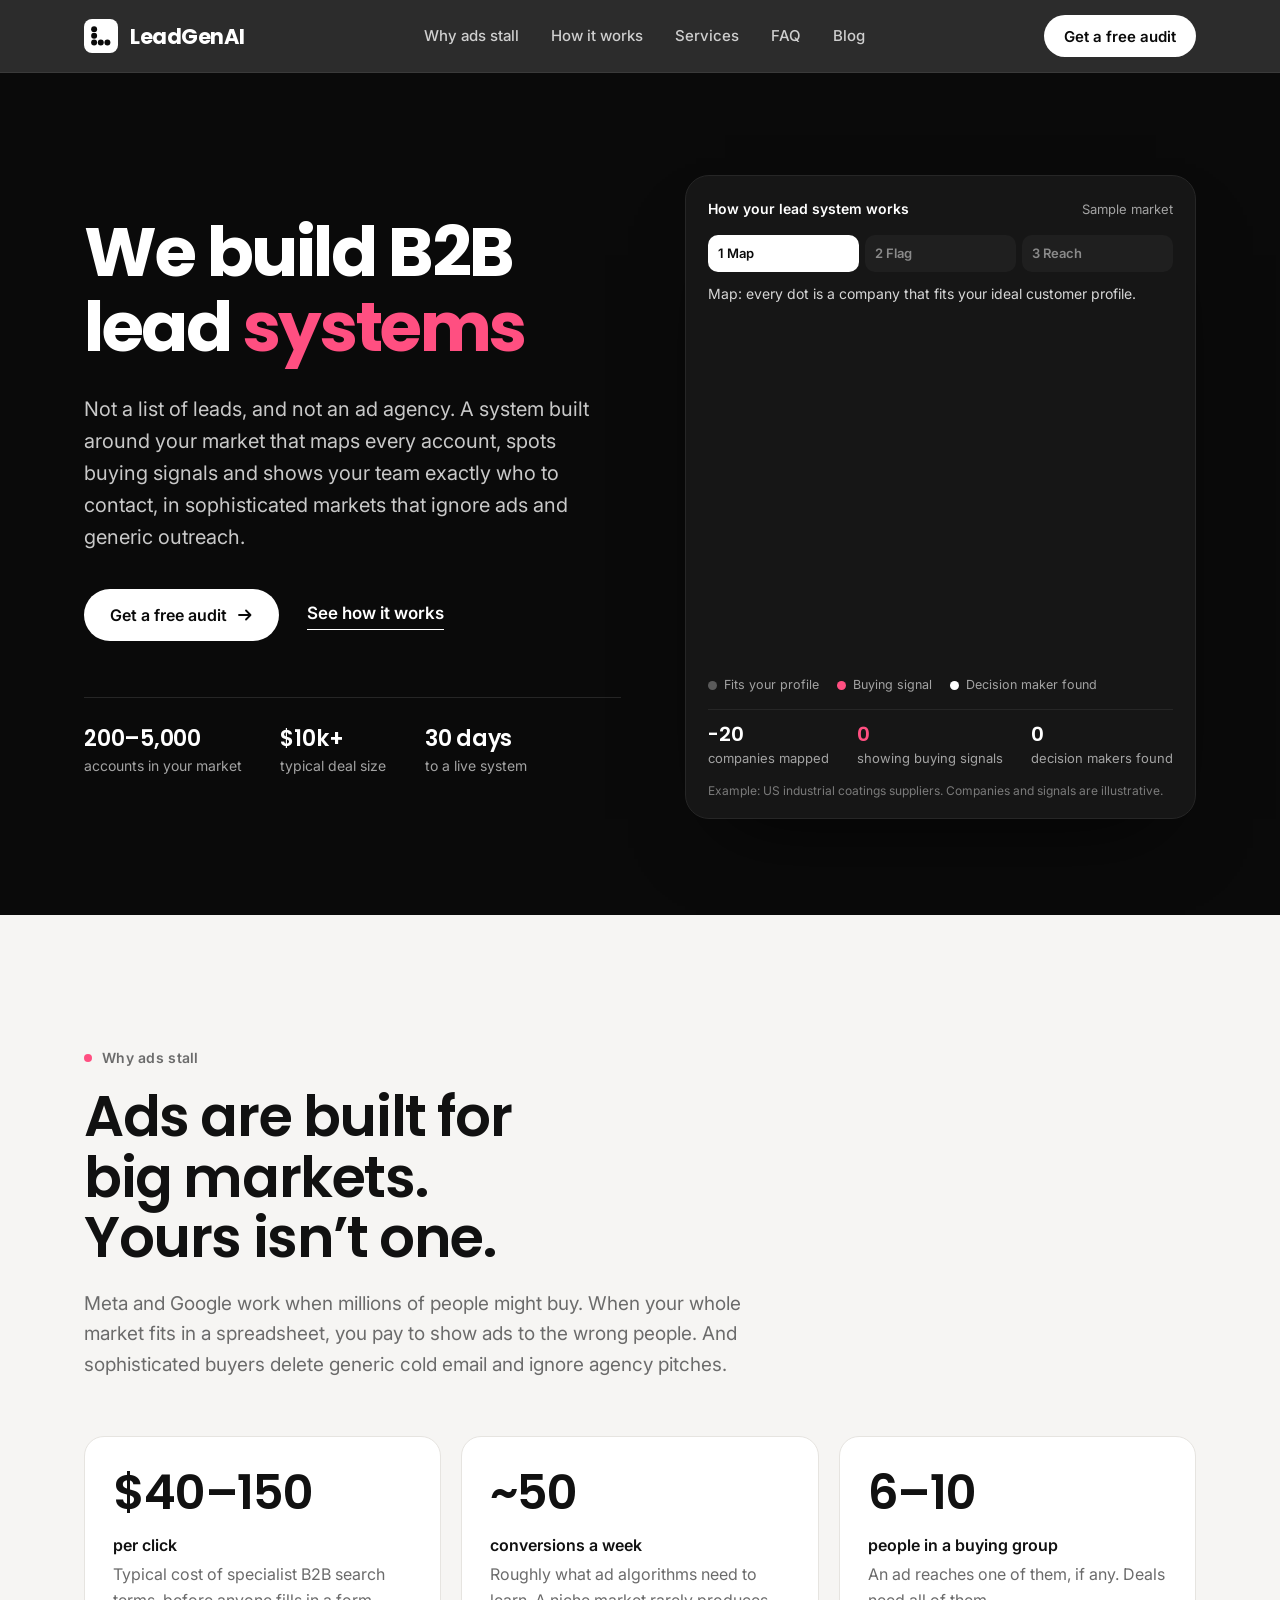
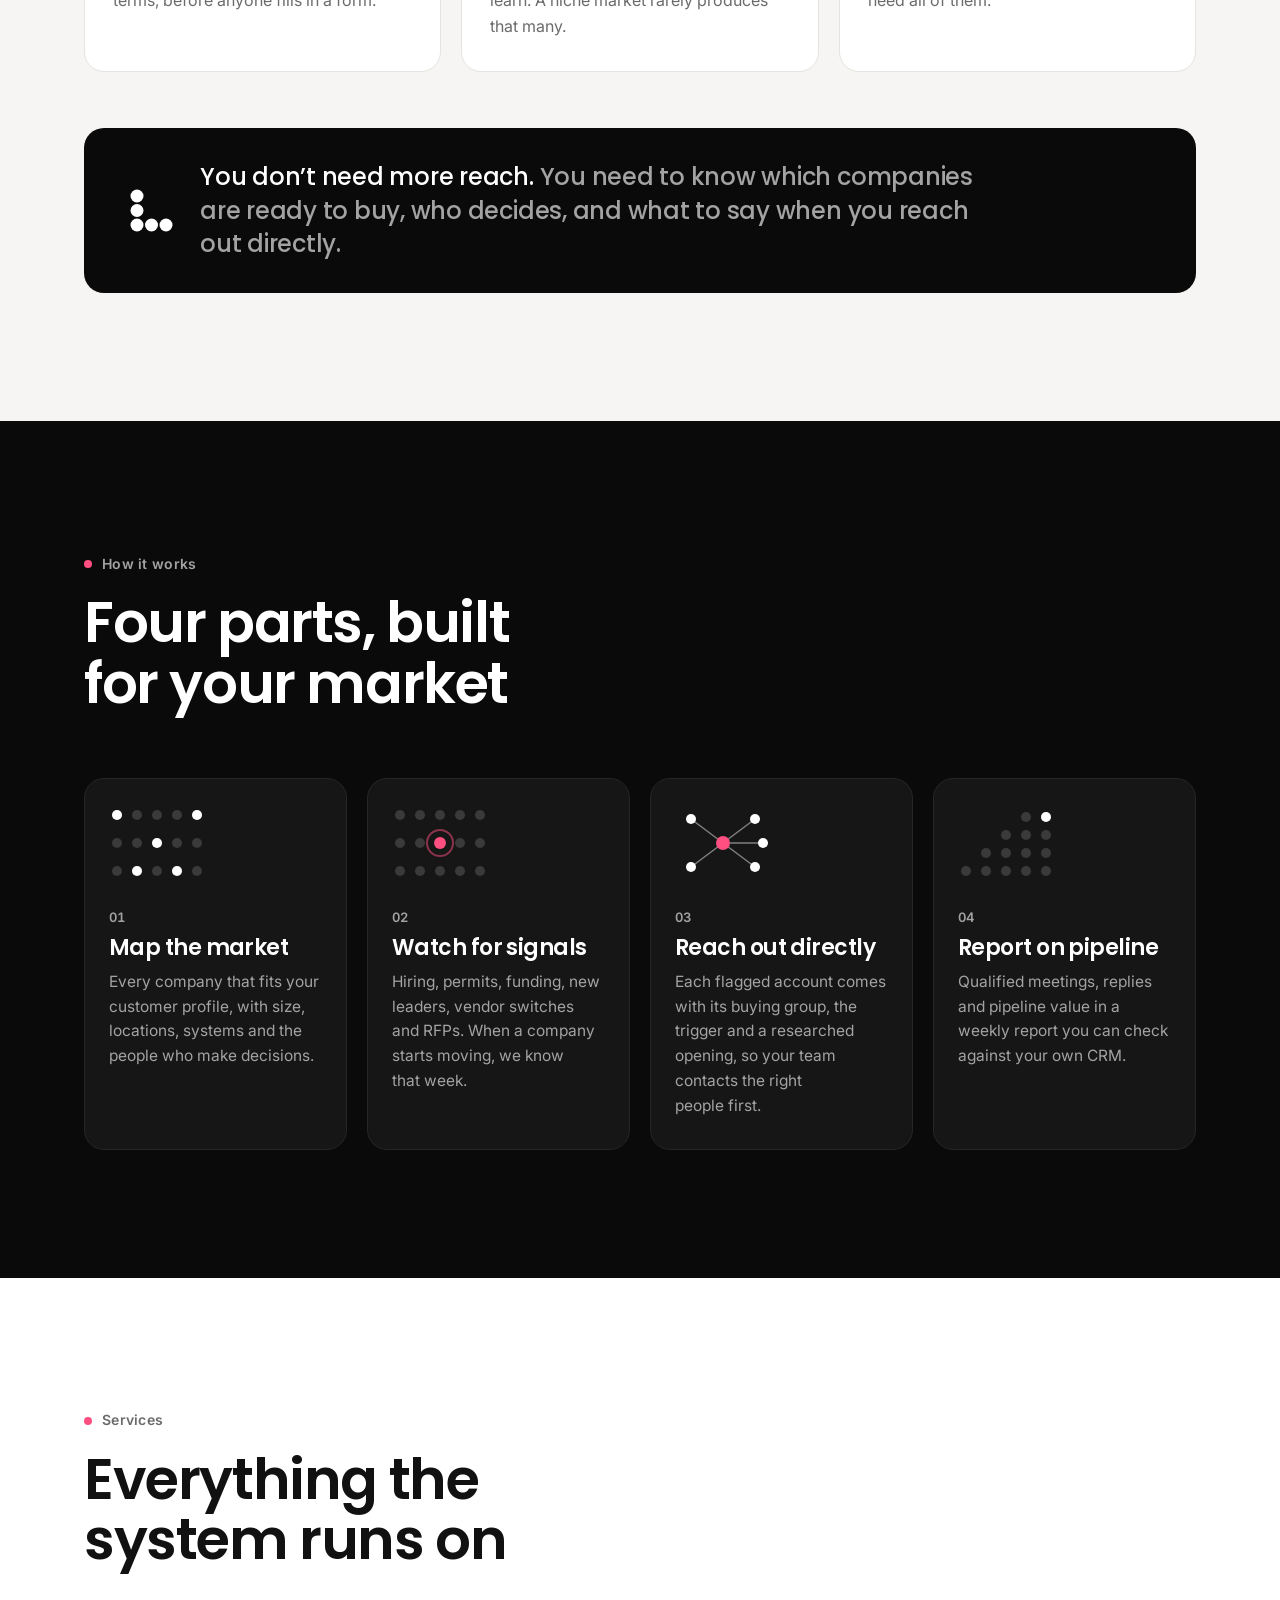
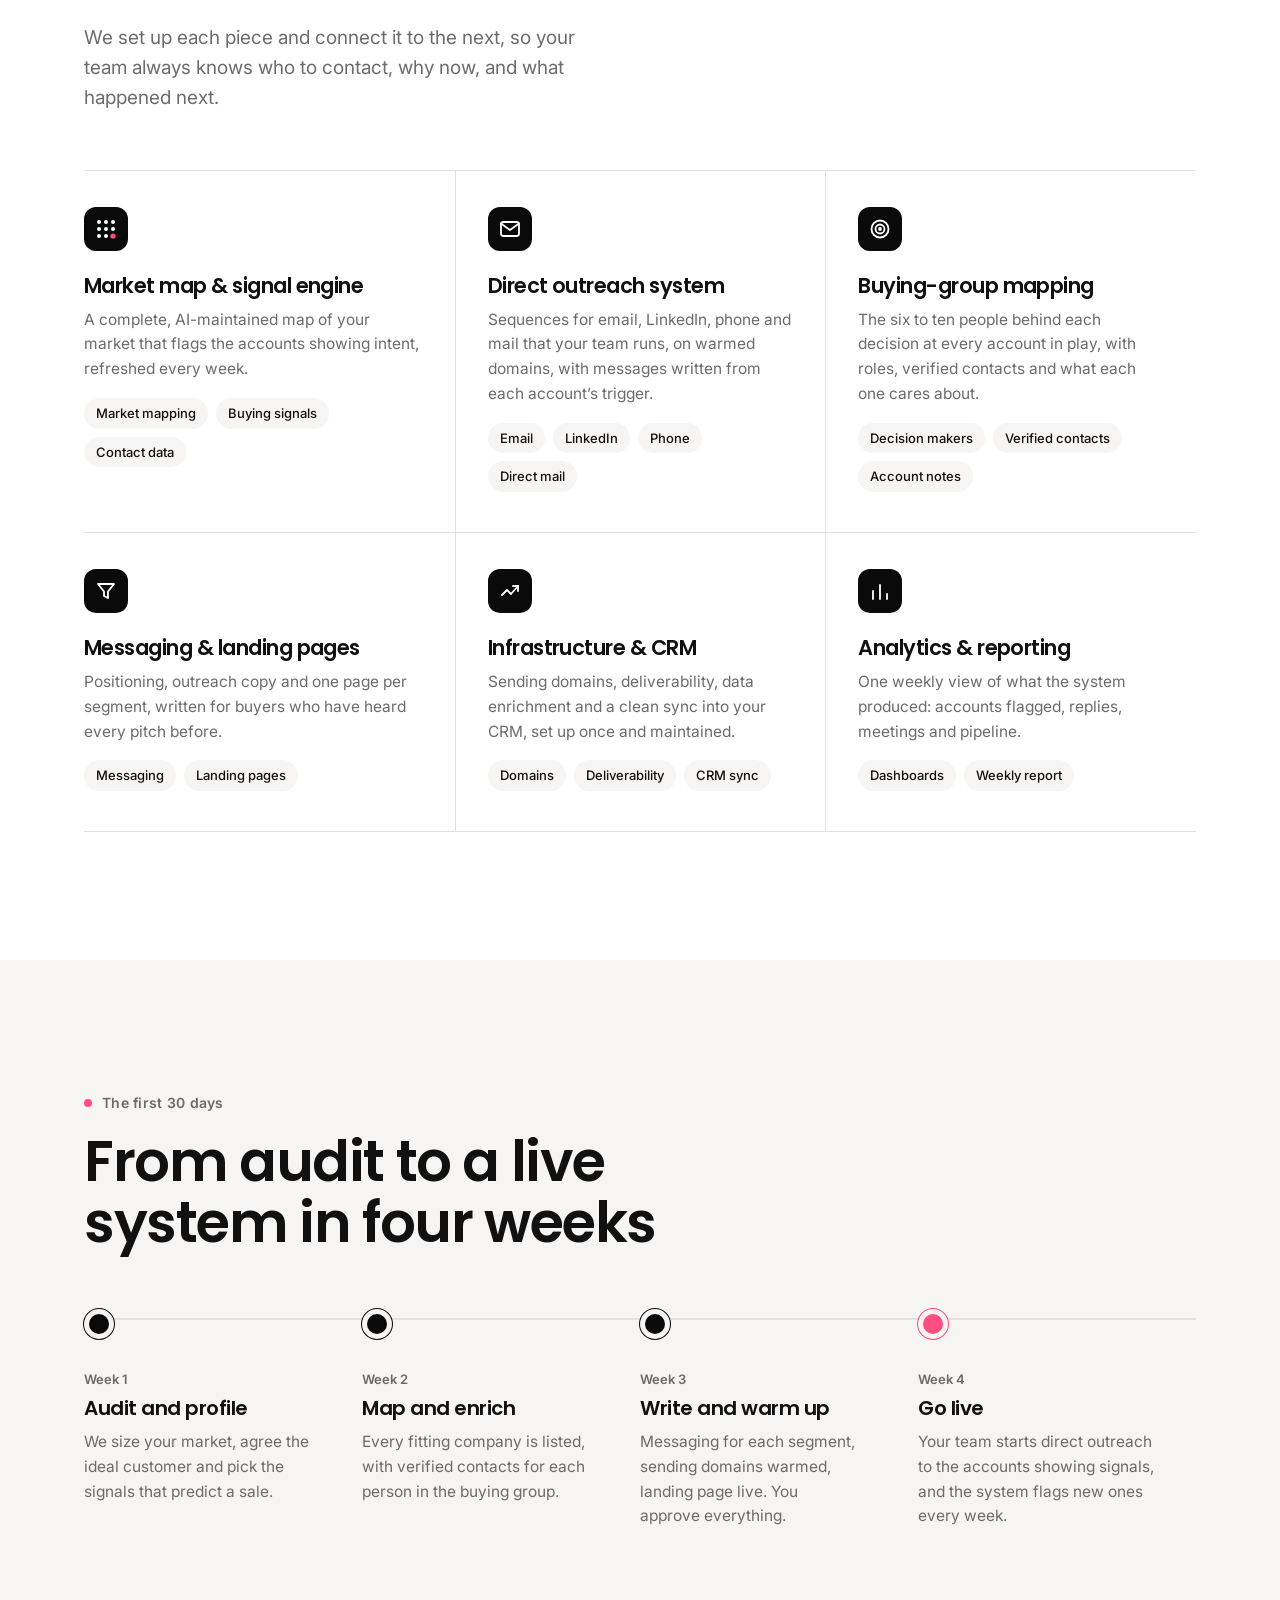
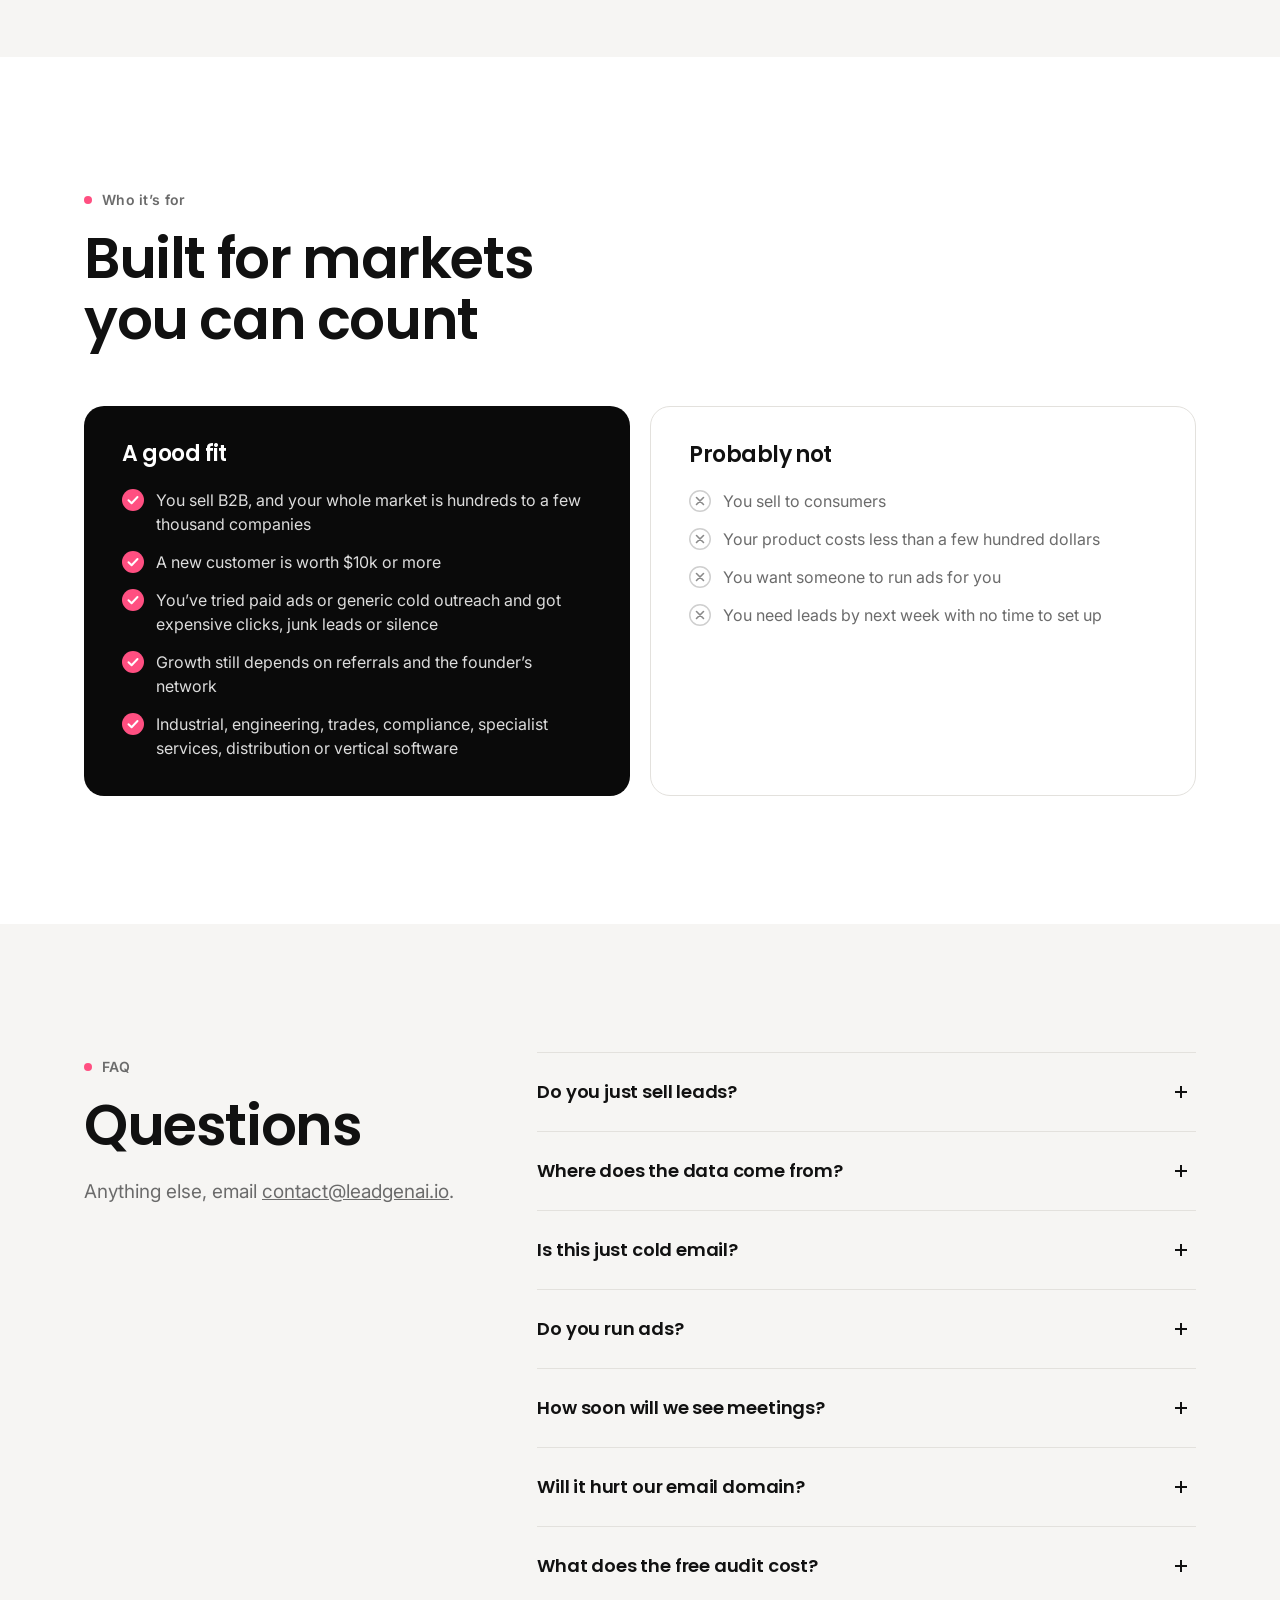
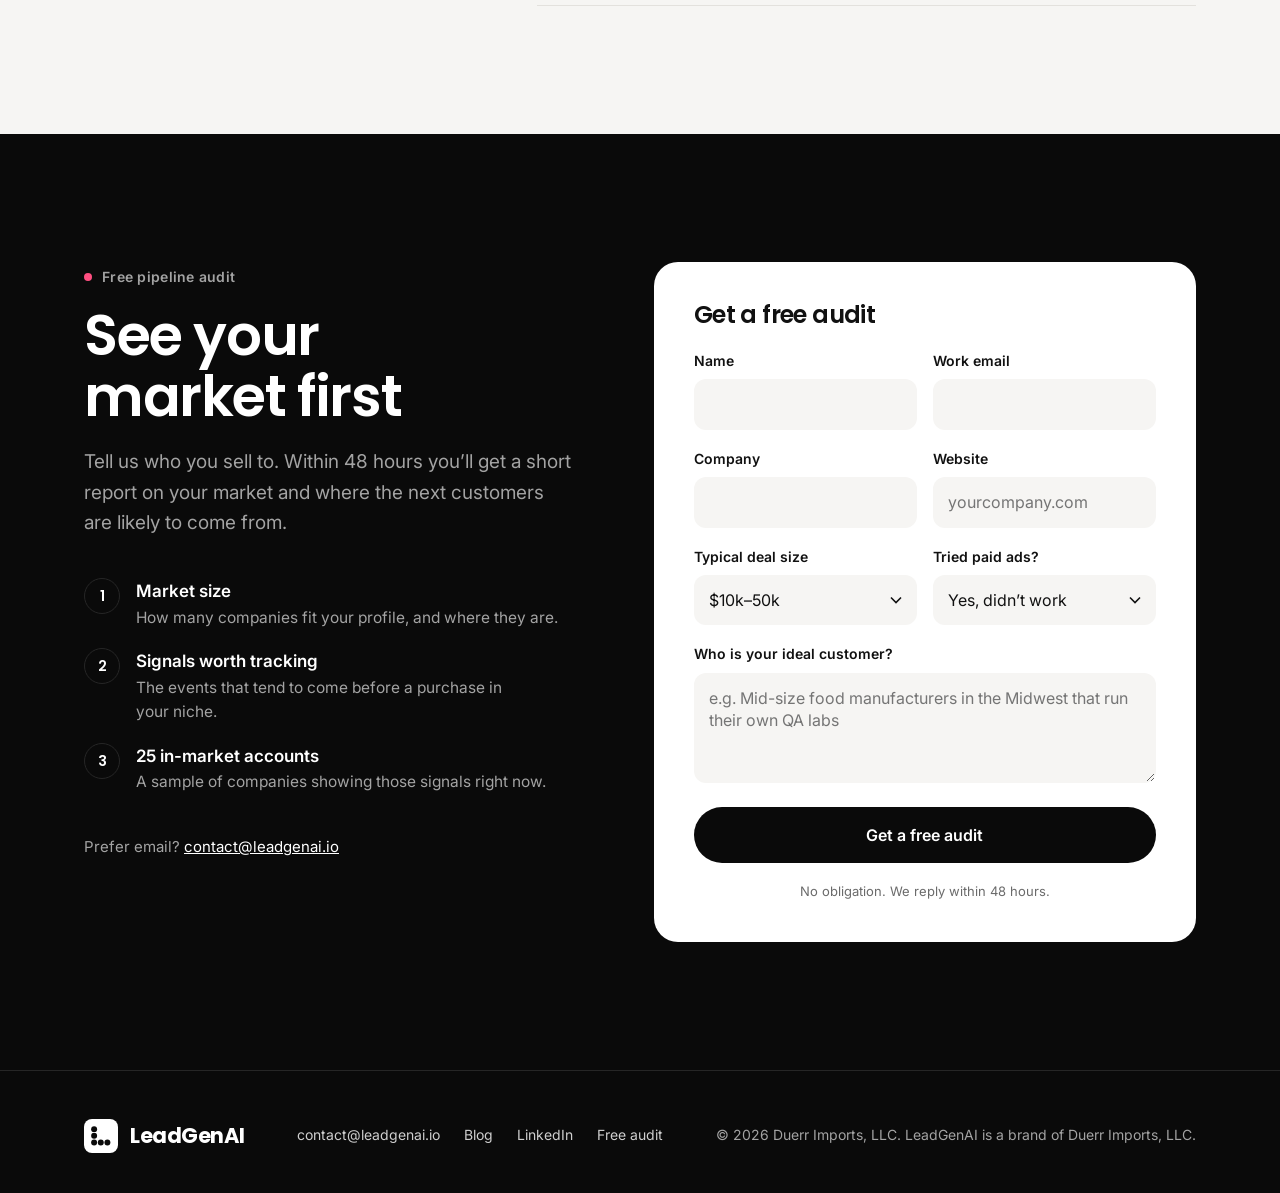
==== index.html @ 3958fa42 "Footer: LeadGenAI is a brand of Duerr Imports, LLC Co-Authored-By: Claude Opus 5.5 <noreply@anthropi" ====
<!doctype html>
<html lang="en">
<head>
<meta charset="utf-8">
<meta name="viewport" content="width=device-width, initial-scale=1">
<title>LeadGenAI · B2B lead systems for niche markets</title>
<meta name="description" content="LeadGenAI sets up niche B2B lead systems: a live map of your market, buying-signal tracking and the buying group at each account, so your team can reach the right prospects directly in markets that ignore ads and generic outreach.">
<meta property="og:title" content="LeadGenAI · B2B lead systems for niche markets">
<meta property="og:description" content="Not a list of leads and not an ad agency. A lead system built around your market so your team can reach the right buyers directly.">
<meta property="og:url" content="https://leadgenai.io/">
<meta property="og:type" content="website">
<meta property="og:site_name" content="LeadGenAI">
<meta name="twitter:card" content="summary">
<meta name="theme-color" content="#0a0a0a">
<link rel="canonical" href="https://leadgenai.io/">
<script type="application/ld+json">{"@context":"https://schema.org","@type":"Organization","name":"LeadGenAI","url":"https://leadgenai.io/","email":"contact@leadgenai.io","description":"LeadGenAI sets up niche B2B lead systems: market mapping, buying-signal tracking, buying-group research and direct-outreach infrastructure for companies whose buyers ignore ads and generic outreach.","sameAs":["https://www.linkedin.com/company/leadgenai1/"],"parentOrganization":{"@type":"Organization","name":"Duerr Imports, LLC"}}</script>
<script type="application/ld+json">{"@context":"https://schema.org","@type":"WebSite","name":"LeadGenAI","url":"https://leadgenai.io/","publisher":{"@type":"Organization","name":"LeadGenAI","url":"https://leadgenai.io/"}}</script>
<link rel="icon" href="data:image/svg+xml,%3Csvg xmlns='http://www.w3.org/2000/svg' viewBox='0 0 64 64'%3E%3Crect width='64' height='64' rx='12' fill='%230a0a0a'/%3E%3Cg fill='%23fff'%3E%3Ccircle cx='18' cy='16' r='7'/%3E%3Ccircle cx='18' cy='30' r='7'/%3E%3Ccircle cx='18' cy='44' r='7'/%3E%3Ccircle cx='32' cy='44' r='7'/%3E%3Ccircle cx='46' cy='44' r='7'/%3E%3C/g%3E%3C/svg%3E">
<link rel="preconnect" href="https://fonts.googleapis.com">
<link rel="preconnect" href="https://fonts.gstatic.com" crossorigin>
<link href="https://fonts.googleapis.com/css2?family=Poppins:wght@500;600;700&family=Inter:wght@400;500;600&display=swap" rel="stylesheet">
<style>
:root{
  --black:#0a0a0a; --ink:#111; --char:#161616; --line:#262626; --dim:#2b2b2b;
  --white:#fff; --paper:#f6f5f3; --grey:#6b6b6b; --soft:#a3a3a3;
  --pink:#ff4f81; --pink-soft:#ffe3ec;
  --ease:cubic-bezier(.23,1,.32,1);
  --pad:clamp(20px,5vw,72px); --max:1240px;
  --display:"Poppins",system-ui,sans-serif; --body:"Inter",system-ui,sans-serif;
}
*{box-sizing:border-box;margin:0;padding:0}
html{scroll-behavior:smooth;-webkit-text-size-adjust:100%}
body{font-family:var(--body);font-size:17px;line-height:1.6;color:var(--ink);background:var(--white);-webkit-font-smoothing:antialiased}
img,svg,canvas{display:block;max-width:100%}
a{color:inherit}
h1,h2,h3{font-family:var(--display);font-weight:600;line-height:1.08;letter-spacing:-.025em;text-wrap:balance}
p{text-wrap:pretty}
.wrap{max-width:var(--max);margin:0 auto;padding:0 var(--pad)}
.dark{background:var(--black);color:var(--white)}
.grey{background:var(--paper)}
section{padding:clamp(72px,10vw,128px) 0}
.kicker{display:inline-flex;align-items:center;gap:10px;font-size:14px;font-weight:600;letter-spacing:.02em;color:var(--grey);margin-bottom:18px}
.dark .kicker{color:var(--soft)}
.kicker i{width:8px;height:8px;border-radius:50%;background:var(--pink)}
h2{font-size:clamp(34px,4.6vw,56px);max-width:18ch}
.lede{font-size:clamp(17px,1.5vw,19px);color:var(--grey);max-width:56ch;margin-top:20px}
.dark .lede{color:var(--soft)}

/* Buttons */
.btn{display:inline-flex;align-items:center;justify-content:center;gap:10px;height:52px;padding:0 26px;border-radius:999px;font:600 16px/1 var(--body);text-decoration:none;border:0;cursor:pointer;transition:transform 160ms var(--ease),background-color 200ms ease,color 200ms ease}
.btn:active{transform:scale(.97)}
.btn-white{background:var(--white);color:var(--black)}
.btn-black{background:var(--black);color:var(--white)}
.btn svg{width:16px;height:16px;transition:transform 200ms var(--ease)}
@media (hover:hover) and (pointer:fine){
  .btn-white:hover{background:#e9e9e9}
  .btn-black:hover{background:#2a2a2a}
  .btn:hover svg{transform:translateX(3px)}
}
.link{font-weight:600;text-decoration:none;border-bottom:1.5px solid currentColor;padding-bottom:2px}
:focus-visible{outline:2px solid var(--pink);outline-offset:3px;border-radius:6px}

/* Logo */
.logo{display:inline-flex;align-items:center;gap:12px;text-decoration:none;font:700 21px/1 var(--display);letter-spacing:-.02em}
.logo .mark{width:34px;height:34px;border-radius:8px;background:var(--black);display:grid;place-items:center}
.logo .mark svg{width:22px;height:22px}
.dark .logo .mark,.nav .logo .mark,footer.site .logo .mark{background:var(--white)}
.logo .mark circle{fill:var(--white)}
.dark .logo .mark circle,.nav .logo .mark circle,footer.site .logo .mark circle{fill:var(--black)}

/* Nav */
.nav{position:sticky;top:0;z-index:20;background:rgba(10,10,10,.86);backdrop-filter:saturate(1.4) blur(14px);-webkit-backdrop-filter:saturate(1.4) blur(14px);color:var(--white);border-bottom:1px solid rgba(255,255,255,.07)}
.nav .wrap{display:flex;align-items:center;justify-content:space-between;height:72px;gap:24px}
.nav ul{display:flex;gap:32px;list-style:none;font-size:15px;font-weight:500}
.nav ul a{text-decoration:none;color:#cfcfcf;transition:color 200ms ease}
@media (hover:hover) and (pointer:fine){.nav ul a:hover{color:var(--white)}}
.nav .btn{height:42px;padding:0 20px;font-size:15px}
@media (max-width:860px){.nav ul{display:none}}

/* Hero */
.hero{padding:clamp(56px,8vw,104px) 0 clamp(64px,8vw,96px);overflow:hidden}
.hero .wrap{display:grid;grid-template-columns:minmax(0,1.05fr) minmax(0,1fr);gap:clamp(32px,5vw,72px);align-items:center}
.hero h1 .nw{white-space:nowrap;color:inherit}.hero h1{font-size:clamp(42px,5.4vw,76px);font-weight:700;letter-spacing:-.035em}
.hero h1 span span{color:var(--pink)}
.hero .sub{font-size:clamp(18px,1.6vw,20px);color:#c9c9c9;max-width:40ch;margin-top:28px}
.hero .ctas{display:flex;align-items:center;gap:28px;margin-top:36px;flex-wrap:wrap}
.hero .facts{display:flex;gap:clamp(20px,3vw,40px);margin-top:56px;padding-top:28px;border-top:1px solid var(--line);flex-wrap:wrap}
.hero .facts b{display:block;font:600 22px/1.2 var(--display);letter-spacing:-.01em}
.hero .facts span{font-size:14px;color:var(--soft)}

.field{position:relative;background:var(--char);border:1px solid var(--line);border-radius:24px;padding:22px 22px 18px;box-shadow:0 40px 80px -40px rgba(0,0,0,.8)}
.field header{display:flex;justify-content:space-between;align-items:baseline;gap:12px;font-size:13px;color:var(--soft);margin-bottom:14px}
.field header b{color:var(--white);font-weight:600;font-size:14px}
.field .stage{position:relative;aspect-ratio:1/0.72}
.phases{list-style:none;display:grid;grid-template-columns:repeat(3,1fr);gap:6px;margin-bottom:12px}
.phases li{font-size:13px;font-weight:600;color:#8a8a8a;padding:8px 10px;border-radius:10px;background:#1f1f1f;transition:background-color 300ms ease,color 300ms ease}
.phases li.on{background:var(--white);color:var(--black)}
.cap{font-size:14px;line-height:1.45;color:#d6d6d6;min-height:2.9em;margin-bottom:6px}
.legend{list-style:none;display:flex;flex-wrap:wrap;gap:6px 18px;font-size:12.5px;color:var(--soft);margin-top:10px}
.legend li{display:flex;align-items:center;gap:7px}
.legend i{width:9px;height:9px;border-radius:50%}
.legend .g{background:#5a5a5a}.legend .p{background:var(--pink)}.legend .w{background:var(--white)}
.field canvas{position:absolute;inset:0;width:100%;height:100%}
.tag{position:absolute;z-index:2;pointer-events:none;background:var(--white);color:var(--black);font-size:12.5px;font-weight:600;line-height:1.25;padding:8px 11px 8px 10px;border-radius:10px;white-space:nowrap;box-shadow:0 10px 24px -8px rgba(0,0,0,.6);opacity:0;transform:translateY(6px) scale(.96);transition:opacity 260ms var(--ease),transform 260ms var(--ease)}
.tag small{display:block;font-weight:500;color:var(--grey);font-size:11.5px}
.tag.on{opacity:1;transform:none}
.field footer{display:flex;justify-content:space-between;gap:16px;margin-top:14px;padding-top:14px;border-top:1px solid var(--line);font-size:13px;color:var(--soft)}
.field footer b{font:600 20px/1 var(--display);color:var(--white);display:block;margin-bottom:4px;font-variant-numeric:tabular-nums}
.field footer .hot b{color:var(--pink)}
.field .note{font-size:12px;color:#7a7a7a;margin-top:12px}
@media (max-width:900px){
  .hero .wrap{grid-template-columns:1fr}

}

/* Problem */
.stats{display:grid;grid-template-columns:repeat(3,minmax(0,1fr));gap:20px;margin-top:56px}
.stat{border:1px solid #e6e4e0;border-radius:20px;padding:32px 28px;background:var(--white)}
.stat b{display:block;font:600 clamp(36px,4vw,48px)/1 var(--display);letter-spacing:-.03em;margin-bottom:16px}
.stat p{color:var(--grey);font-size:16px}
.stat p strong{color:var(--ink);font-weight:600;display:block;margin-bottom:4px}
.punch{margin-top:56px;display:grid;grid-template-columns:auto 1fr;gap:24px;align-items:center;background:var(--black);color:var(--white);border-radius:20px;padding:32px clamp(24px,4vw,44px)}
.punch p{font:500 clamp(19px,2vw,24px)/1.4 var(--display);letter-spacing:-.01em;max-width:52ch}
.punch p span{color:var(--soft)}
@media (max-width:820px){.stats{grid-template-columns:1fr}.punch{grid-template-columns:1fr}}

/* Steps */
.steps{display:grid;grid-template-columns:repeat(4,minmax(0,1fr));gap:20px;margin-top:64px;counter-reset:s}
.step{background:var(--char);border:1px solid var(--line);border-radius:20px;padding:28px 24px 30px;display:flex;flex-direction:column}
.step .dots{height:72px;margin-bottom:28px}
.step .dots svg{height:100%;width:auto}
.step .n{font-size:13px;color:var(--soft);font-weight:600;margin-bottom:8px;font-variant-numeric:tabular-nums}
.step h3{font-size:22px;margin-bottom:10px}
.step p{color:var(--soft);font-size:15.5px}
@media (max-width:1000px){.steps{grid-template-columns:repeat(2,minmax(0,1fr))}}
@media (max-width:560px){.steps{grid-template-columns:1fr}}

/* Services */
.svc-head{display:flex;justify-content:space-between;align-items:end;gap:32px;flex-wrap:wrap}
.svc{display:grid;grid-template-columns:repeat(3,minmax(0,1fr));border-top:1px solid #e3e1dd;margin-top:56px}
.svc article{padding:36px 32px 40px 0;border-bottom:1px solid #e3e1dd}
.svc article:not(:nth-child(3n+1)){padding-left:32px;border-left:1px solid #e3e1dd}
.svc .ic{width:44px;height:44px;border-radius:12px;background:var(--black);display:grid;place-items:center;margin-bottom:24px}
.svc .ic svg{width:24px;height:24px}
.svc h3{font-size:21px;margin-bottom:10px}
.svc p{color:var(--grey);font-size:15.5px}
.svc ul{list-style:none;margin-top:16px;display:flex;flex-wrap:wrap;gap:8px}
.svc li{font-size:13px;font-weight:500;background:var(--paper);border-radius:999px;padding:5px 12px}
@media (max-width:960px){
  .svc{grid-template-columns:repeat(2,minmax(0,1fr))}
  .svc article{padding:32px 24px 36px 0!important;border-left:0!important}
  .svc article:nth-child(2n){padding-left:24px!important;border-left:1px solid #e3e1dd!important}
}
@media (max-width:600px){
  .svc{grid-template-columns:1fr}
  .svc article,.svc article:nth-child(2n){padding:28px 0 32px!important;border-left:0!important}
}

/* Timeline */
.weeks{display:grid;grid-template-columns:repeat(4,minmax(0,1fr));margin-top:56px;position:relative}
.weeks::before{content:"";position:absolute;left:0;right:0;top:9px;height:2px;background:#e3e1dd}
.wk{position:relative;padding-right:28px}
.wk::before{content:"";display:block;width:20px;height:20px;border-radius:50%;background:var(--black);border:5px solid var(--paper);box-shadow:0 0 0 1px var(--black);margin-bottom:26px;position:relative}
.wk:last-child::before{background:var(--pink);box-shadow:0 0 0 1px var(--pink)}
.wk small{font-size:13px;font-weight:600;color:var(--grey)}
.wk h3{font-size:20px;margin:6px 0 10px}
.wk p{font-size:15.5px;color:var(--grey)}
@media (max-width:860px){
  .weeks{grid-template-columns:1fr;gap:32px;padding-left:40px}
  .weeks::before{left:9px;right:auto;top:0;bottom:0;width:2px;height:auto}
  .wk::before{position:absolute;left:-40px;top:2px;margin:0}
}

/* Fit */
.fit{display:grid;grid-template-columns:repeat(2,minmax(0,1fr));gap:20px;margin-top:56px}
.fit > div{border-radius:20px;padding:36px clamp(24px,3vw,40px)}
.fit .yes{background:var(--black);color:var(--white)}
.fit .no{border:1px solid #e3e1dd}
.fit h3{font-size:22px;margin-bottom:22px;display:flex;align-items:center;gap:12px}
.fit ul{list-style:none;display:grid;gap:14px}
.fit li{display:grid;grid-template-columns:22px 1fr;gap:12px;font-size:16px;line-height:1.5}
.fit li svg{width:22px;height:22px;margin-top:1px}
.fit .yes li{color:#dcdcdc}
.fit .no li{color:var(--grey)}
@media (max-width:820px){.fit{grid-template-columns:1fr}}

/* FAQ */
.faq-grid{display:grid;grid-template-columns:minmax(0,.8fr) minmax(0,1.4fr);gap:clamp(32px,6vw,96px)}
.faq details{border-bottom:1px solid #e3e1dd}
.faq details:first-child{border-top:1px solid #e3e1dd}
.faq summary{list-style:none;cursor:pointer;display:flex;justify-content:space-between;align-items:center;gap:24px;padding:24px 0;font:600 18px/1.35 var(--display);letter-spacing:-.01em}
.faq summary::-webkit-details-marker{display:none}
.faq summary i{flex:none;width:30px;height:30px;border-radius:50%;background:var(--paper);position:relative;transition:transform 240ms var(--ease),background-color 200ms ease}
.faq summary i::before,.faq summary i::after{content:"";position:absolute;left:50%;top:50%;width:12px;height:2px;background:var(--ink);transform:translate(-50%,-50%)}
.faq summary i::after{transform:translate(-50%,-50%) rotate(90deg)}
.faq details[open] summary i{transform:rotate(45deg);background:var(--black)}
.faq details[open] summary i::before,.faq details[open] summary i::after{background:var(--white)}
.faq details p{color:var(--grey);padding:0 56px 26px 0;max-width:64ch}
@media (max-width:860px){.faq-grid{grid-template-columns:1fr}.faq details p{padding-right:0}}

/* Audit */
.audit .wrap{display:grid;grid-template-columns:minmax(0,1fr) minmax(0,1.1fr);gap:clamp(40px,6vw,96px);align-items:start}
.gets{list-style:none;margin-top:40px;display:grid;gap:18px}
.gets li{display:grid;grid-template-columns:36px 1fr;gap:16px;align-items:start}
.gets li span{width:36px;height:36px;border-radius:50%;border:1px solid var(--line);display:grid;place-items:center;font:600 14px/1 var(--display);color:var(--white)}
.gets b{display:block;font-weight:600;color:var(--white)}
.gets p{color:var(--soft);font-size:15.5px}
.direct{margin-top:40px;font-size:15px;color:var(--soft)}
.direct a{color:var(--white)}
form{background:var(--white);color:var(--ink);border-radius:24px;padding:clamp(24px,3.5vw,40px);display:grid;grid-template-columns:1fr 1fr;gap:18px 16px}
form h3{grid-column:1/-1;font-size:24px;margin-bottom:4px}
label{display:grid;gap:7px;font-size:14px;font-weight:600}
label.full{grid-column:1/-1}
input,select,textarea{font:400 16px/1.4 var(--body);color:var(--ink);background:var(--paper);border:1px solid transparent;border-radius:12px;padding:13px 14px;width:100%;transition:border-color 200ms ease,background-color 200ms ease}
textarea{min-height:110px;resize:vertical}
input:focus,select:focus,textarea:focus{outline:none;border-color:var(--black);background:var(--white)}
select{appearance:none;background-image:url("data:image/svg+xml,%3Csvg xmlns='http://www.w3.org/2000/svg' width='12' height='8' fill='none'%3E%3Cpath d='M1 1.5l5 5 5-5' stroke='%23111' stroke-width='1.6'/%3E%3C/svg%3E");background-repeat:no-repeat;background-position:right 14px center;padding-right:38px}
form .btn{grid-column:1/-1;height:56px;margin-top:6px}
form .small{grid-column:1/-1;font-size:13px;color:var(--grey);text-align:center}
#status{grid-column:1/-1;font-size:15px;font-weight:500}
#status:empty{display:none}
.hp{position:absolute;left:-9999px;width:1px;height:1px;opacity:0}
@media (max-width:900px){.audit .wrap{grid-template-columns:1fr}}
@media (max-width:520px){form{grid-template-columns:1fr}}

/* Footer */
footer.site{background:var(--black);color:var(--soft);border-top:1px solid var(--line);padding:48px 0 40px;font-size:14px}
footer.site .wrap{display:flex;justify-content:space-between;align-items:center;gap:24px;flex-wrap:wrap}
footer.site .logo{color:var(--white)}
footer.site nav{display:flex;gap:24px;flex-wrap:wrap}
footer.site nav a{text-decoration:none;color:#cfcfcf}
@media (hover:hover) and (pointer:fine){footer.site nav a:hover{color:var(--white)}}

/* Motion */
[data-in] > *{opacity:0;transform:translateY(16px);transition:opacity 700ms var(--ease),transform 700ms var(--ease);transition-delay:calc(var(--d,0) * 70ms)}
[data-in].in > *{opacity:1;transform:none}
.hero .rise{opacity:0;transform:translateY(18px);animation:rise 800ms var(--ease) forwards;animation-delay:var(--t,0ms)}
@keyframes rise{to{opacity:1;transform:none}}
@media (prefers-reduced-motion:reduce){
  html{scroll-behavior:auto}
  [data-in] > *,.hero .rise{opacity:1;transform:none;animation:none;transition:none}
  .tag{transition:none}
}
.no-js [data-in] > *{opacity:1;transform:none}
</style>
</head>
<body class="no-js">

<svg width="0" height="0" style="position:absolute" aria-hidden="true">
  <symbol id="mark" viewBox="0 0 48 48"><g fill="#fff"><circle cx="9" cy="9" r="6.5"/><circle cx="9" cy="23.5" r="6.5"/><circle cx="9" cy="38" r="6.5"/><circle cx="23.5" cy="38" r="6.5"/><circle cx="38" cy="38" r="6.5"/></g></symbol>
  <symbol id="arrow" viewBox="0 0 16 16"><path d="M2 8h11M9 3.5 13.5 8 9 12.5" fill="none" stroke="currentColor" stroke-width="1.8" stroke-linecap="round" stroke-linejoin="round"/></symbol>
  <symbol id="check" viewBox="0 0 22 22"><circle cx="11" cy="11" r="11" fill="#ff4f81"/><path d="M6.5 11.2 9.6 14.2 15.5 8" fill="none" stroke="#fff" stroke-width="2" stroke-linecap="round" stroke-linejoin="round"/></symbol>
  <symbol id="cross" viewBox="0 0 22 22"><circle cx="11" cy="11" r="10.25" fill="none" stroke="#cfcfcf" stroke-width="1.5"/><path d="M7.5 7.5l7 7M14.5 7.5l-7 7" stroke="#8a8a8a" stroke-width="1.6" stroke-linecap="round"/></symbol>
</svg>

<header class="nav">
  <div class="wrap">
    <a class="logo" href="#top" aria-label="LeadGenAI home">
      <span class="mark"><svg viewBox="0 0 48 48" aria-hidden="true"><g><circle cx="9" cy="9" r="6.5"/><circle cx="9" cy="23.5" r="6.5"/><circle cx="9" cy="38" r="6.5"/><circle cx="23.5" cy="38" r="6.5"/><circle cx="38" cy="38" r="6.5"/></g></svg></span>
      LeadGenAI
    </a>
    <ul>
      <li><a href="#why">Why ads stall</a></li>
      <li><a href="#how">How it works</a></li>
      <li><a href="#services">Services</a></li>
      <li><a href="#faq">FAQ</a></li>
      <li><a href="/blog/">Blog</a></li>
    </ul>
    <a class="btn btn-white" href="#audit">Get a free audit</a>
  </div>
</header>

<main id="top">

<section class="hero dark">
  <div class="wrap">
    <div>
      <h1 class="rise">We build B2B<br> <span class="nw">lead <span>systems</span></span></h1>
      <p class="sub rise" style="--t:120ms">Not a list of leads, and not an ad agency. A system built around your market that maps every account, spots buying signals and shows your team exactly who to contact, in sophisticated markets that ignore ads and generic outreach.</p>
      <div class="ctas rise" style="--t:220ms">
        <a class="btn btn-white" href="#audit">Get a free audit <svg aria-hidden="true"><use href="#arrow"/></svg></a>
        <a class="link" href="#how">See how it works</a>
      </div>
      <div class="facts rise" style="--t:320ms">
        <div><b>200–5,000</b><span>accounts in your market</span></div>
        <div><b>$10k+</b><span>typical deal size</span></div>
        <div><b>30 days</b><span>to a live system</span></div>
      </div>
    </div>

    <div class="field rise" style="--t:200ms">
      <header><b>How your lead system works</b><span>Sample market</span></header>
      <ol class="phases" aria-hidden="true"><li class="on">1 Map</li><li>2 Flag</li><li>3 Reach</li></ol>
      <p class="cap" id="cap" aria-live="polite">Every dot is a company that fits your ideal customer profile.</p>
      <div class="stage" id="stage" role="img" aria-label="Animated example: companies in a market shown as dots; some light up with buying signals, then their decision makers are mapped"><canvas id="dots"></canvas></div>
      <ul class="legend" aria-hidden="true"><li><i class="g"></i>Fits your profile</li><li><i class="p"></i>Buying signal</li><li><i class="w"></i>Decision maker found</li></ul>
      <footer>
        <div><b id="n-total">0</b>companies mapped</div>
        <div class="hot"><b id="n-hot">0</b>showing buying signals</div>
        <div><b id="n-ppl">0</b>decision makers found</div>
      </footer>
      <p class="note">Example: US industrial coatings suppliers. Companies and signals are illustrative.</p>
    </div>
  </div>
</section>

<section id="why" class="grey">
  <div class="wrap" data-in>
    <p class="kicker"><i></i>Why ads stall</p>
    <h2>Ads are built for big markets. Yours isn’t one.</h2>
    <p class="lede">Meta and Google work when millions of people might buy. When your whole market fits in a spreadsheet, you pay to show ads to the wrong people. And sophisticated buyers delete generic cold email and ignore agency pitches.</p>
    <div class="stats">
      <div class="stat"><b>$40–150</b><p><strong>per click</strong>Typical cost of specialist B2B search terms, before anyone fills in a form.</p></div>
      <div class="stat"><b>~50</b><p><strong>conversions a week</strong>Roughly what ad algorithms need to learn. A niche market rarely produces that many.</p></div>
      <div class="stat"><b>6–10</b><p><strong>people in a buying group</strong>An ad reaches one of them, if any. Deals need all of them.</p></div>
    </div>
    <div class="punch">
      <svg width="48" height="48" aria-hidden="true"><use href="#mark"/></svg>
      <p>You don’t need more reach. <span>You need to know which companies are ready to buy, who decides, and what to say when you reach out directly.</span></p>
    </div>
  </div>
</section>

<section id="how" class="dark">
  <div class="wrap">
    <div data-in>
      <p class="kicker"><i></i>How it works</p>
      <h2>Four parts, built for your market</h2>
    </div>
    <div class="steps" data-in>
      <article class="step">
        <div class="dots"><svg viewBox="0 0 96 72" aria-hidden="true"><g fill="#3a3a3a"><circle cx="8" cy="8" r="5"/><circle cx="28" cy="8" r="5"/><circle cx="48" cy="8" r="5"/><circle cx="68" cy="8" r="5"/><circle cx="88" cy="8" r="5"/><circle cx="8" cy="36" r="5"/><circle cx="28" cy="36" r="5"/><circle cx="48" cy="36" r="5"/><circle cx="68" cy="36" r="5"/><circle cx="88" cy="36" r="5"/><circle cx="8" cy="64" r="5"/><circle cx="28" cy="64" r="5"/><circle cx="48" cy="64" r="5"/><circle cx="68" cy="64" r="5"/><circle cx="88" cy="64" r="5"/></g><g fill="#fff"><circle cx="8" cy="8" r="5"/><circle cx="48" cy="36" r="5"/><circle cx="28" cy="64" r="5"/><circle cx="88" cy="8" r="5"/><circle cx="68" cy="64" r="5"/></g></svg></div>
        <p class="n">01</p>
        <h3>Map the market</h3>
        <p>Every company that fits your customer profile, with size, locations, systems and the people who make decisions.</p>
      </article>
      <article class="step">
        <div class="dots"><svg viewBox="0 0 96 72" aria-hidden="true"><g fill="#3a3a3a"><circle cx="8" cy="8" r="5"/><circle cx="28" cy="8" r="5"/><circle cx="48" cy="8" r="5"/><circle cx="68" cy="8" r="5"/><circle cx="88" cy="8" r="5"/><circle cx="8" cy="36" r="5"/><circle cx="28" cy="36" r="5"/><circle cx="68" cy="36" r="5"/><circle cx="88" cy="36" r="5"/><circle cx="8" cy="64" r="5"/><circle cx="28" cy="64" r="5"/><circle cx="48" cy="64" r="5"/><circle cx="68" cy="64" r="5"/><circle cx="88" cy="64" r="5"/></g><circle cx="48" cy="36" r="13" fill="none" stroke="#ff4f81" stroke-width="2" opacity=".5"/><circle cx="48" cy="36" r="6" fill="#ff4f81"/></svg></div>
        <p class="n">02</p>
        <h3>Watch for signals</h3>
        <p>Hiring, permits, funding, new leaders, vendor switches and RFPs. When a company starts moving, we know that week.</p>
      </article>
      <article class="step">
        <div class="dots"><svg viewBox="0 0 96 72" aria-hidden="true"><g stroke="#fff" stroke-width="1.5" opacity=".45"><path d="M48 36 16 12M48 36l32-24M48 36 16 60M48 36l32 24M48 36h40"/></g><circle cx="48" cy="36" r="7" fill="#ff4f81"/><g fill="#fff"><circle cx="16" cy="12" r="5"/><circle cx="80" cy="12" r="5"/><circle cx="16" cy="60" r="5"/><circle cx="80" cy="60" r="5"/><circle cx="88" cy="36" r="5"/></g></svg></div>
        <p class="n">03</p>
        <h3>Reach out directly</h3>
        <p>Each flagged account comes with its buying group, the trigger and a researched opening, so your team contacts the right people first.</p>
      </article>
      <article class="step">
        <div class="dots"><svg viewBox="0 0 96 72" aria-hidden="true"><g fill="#3a3a3a"><circle cx="8" cy="64" r="5"/><circle cx="28" cy="64" r="5"/><circle cx="48" cy="64" r="5"/><circle cx="68" cy="64" r="5"/><circle cx="88" cy="64" r="5"/><circle cx="28" cy="46" r="5"/><circle cx="48" cy="46" r="5"/><circle cx="68" cy="46" r="5"/><circle cx="88" cy="46" r="5"/><circle cx="48" cy="28" r="5"/><circle cx="68" cy="28" r="5"/><circle cx="88" cy="28" r="5"/><circle cx="68" cy="10" r="5"/><circle cx="88" cy="10" r="5"/></g><circle cx="88" cy="10" r="5" fill="#fff"/></svg></div>
        <p class="n">04</p>
        <h3>Report on pipeline</h3>
        <p>Qualified meetings, replies and pipeline value in a weekly report you can check against your own CRM.</p>
      </article>
    </div>
  </div>
</section>

<section id="services">
  <div class="wrap">
    <div class="svc-head" data-in>
      <div>
        <p class="kicker"><i></i>Services</p>
        <h2>Everything the system runs on</h2>
      </div>
      <p class="lede" style="max-width:42ch">We set up each piece and connect it to the next, so your team always knows who to contact, why now, and what happened next.</p>
    </div>
    <div class="svc" data-in>
      <article>
        <div class="ic"><svg viewBox="0 0 24 24" aria-hidden="true"><g fill="#fff"><circle cx="5" cy="5" r="2"/><circle cx="12" cy="5" r="2"/><circle cx="19" cy="5" r="2"/><circle cx="5" cy="12" r="2"/><circle cx="12" cy="12" r="2"/><circle cx="19" cy="12" r="2"/><circle cx="5" cy="19" r="2"/><circle cx="12" cy="19" r="2"/></g><circle cx="19" cy="19" r="2.6" fill="#ff4f81"/></svg></div>
        <h3>Market map &amp; signal engine</h3>
        <p>A complete, AI-maintained map of your market that flags the accounts showing intent, refreshed every week.</p>
        <ul><li>Market mapping</li><li>Buying signals</li><li>Contact data</li></ul>
      </article>
      <article>
        <div class="ic"><svg viewBox="0 0 24 24" fill="none" stroke="#fff" stroke-width="1.8" stroke-linecap="round" stroke-linejoin="round" aria-hidden="true"><path d="M3 6.5 12 13l9-6.5"/><rect x="3" y="5" width="18" height="14" rx="2.5"/></svg></div>
        <h3>Direct outreach system</h3>
        <p>Sequences for email, LinkedIn, phone and mail that your team runs, on warmed domains, with messages written from each account’s trigger.</p>
        <ul><li>Email</li><li>LinkedIn</li><li>Phone</li><li>Direct mail</li></ul>
      </article>
      <article>
        <div class="ic"><svg viewBox="0 0 24 24" fill="none" stroke="#fff" stroke-width="1.8" stroke-linecap="round" stroke-linejoin="round" aria-hidden="true"><circle cx="12" cy="12" r="8.5"/><circle cx="12" cy="12" r="4.5"/><circle cx="12" cy="12" r="1" fill="#fff"/></svg></div>
        <h3>Buying-group mapping</h3>
        <p>The six to ten people behind each decision at every account in play, with roles, verified contacts and what each one cares about.</p>
        <ul><li>Decision makers</li><li>Verified contacts</li><li>Account notes</li></ul>
      </article>
      <article>
        <div class="ic"><svg viewBox="0 0 24 24" fill="none" stroke="#fff" stroke-width="1.8" stroke-linecap="round" stroke-linejoin="round" aria-hidden="true"><path d="M4 5h16l-6 7.5V19l-4-2v-4.5z"/></svg></div>
        <h3>Messaging &amp; landing pages</h3>
        <p>Positioning, outreach copy and one page per segment, written for buyers who have heard every pitch before.</p>
        <ul><li>Messaging</li><li>Landing pages</li></ul>
      </article>
      <article>
        <div class="ic"><svg viewBox="0 0 24 24" fill="none" stroke="#fff" stroke-width="1.8" stroke-linecap="round" stroke-linejoin="round" aria-hidden="true"><path d="M4 16l5-5 4 4 7-8"/><path d="M15 7h5v5"/></svg></div>
        <h3>Infrastructure &amp; CRM</h3>
        <p>Sending domains, deliverability, data enrichment and a clean sync into your CRM, set up once and maintained.</p>
        <ul><li>Domains</li><li>Deliverability</li><li>CRM sync</li></ul>
      </article>
      <article>
        <div class="ic"><svg viewBox="0 0 24 24" fill="none" stroke="#fff" stroke-width="1.8" stroke-linecap="round" aria-hidden="true"><path d="M5 20V12M12 20V6M19 20v-5"/></svg></div>
        <h3>Analytics &amp; reporting</h3>
        <p>One weekly view of what the system produced: accounts flagged, replies, meetings and pipeline.</p>
        <ul><li>Dashboards</li><li>Weekly report</li></ul>
      </article>
    </div>
  </div>
</section>

<section class="grey">
  <div class="wrap">
    <div data-in>
      <p class="kicker"><i></i>The first 30 days</p>
      <h2>From audit to a live system in four weeks</h2>
    </div>
    <div class="weeks" data-in>
      <div class="wk"><small>Week 1</small><h3>Audit and profile</h3><p>We size your market, agree the ideal customer and pick the signals that predict a sale.</p></div>
      <div class="wk"><small>Week 2</small><h3>Map and enrich</h3><p>Every fitting company is listed, with verified contacts for each person in the buying group.</p></div>
      <div class="wk"><small>Week 3</small><h3>Write and warm up</h3><p>Messaging for each segment, sending domains warmed, landing page live. You approve everything.</p></div>
      <div class="wk"><small>Week 4</small><h3>Go live</h3><p>Your team starts direct outreach to the accounts showing signals, and the system flags new ones every week.</p></div>
    </div>
  </div>
</section>

<section>
  <div class="wrap">
    <div data-in>
      <p class="kicker"><i></i>Who it’s for</p>
      <h2>Built for markets you can count</h2>
    </div>
    <div class="fit" data-in>
      <div class="yes">
        <h3>A good fit</h3>
        <ul>
          <li><svg aria-hidden="true"><use href="#check"/></svg>You sell B2B, and your whole market is hundreds to a few thousand companies</li>
          <li><svg aria-hidden="true"><use href="#check"/></svg>A new customer is worth $10k or more</li>
          <li><svg aria-hidden="true"><use href="#check"/></svg>You’ve tried paid ads or generic cold outreach and got expensive clicks, junk leads or silence</li>
          <li><svg aria-hidden="true"><use href="#check"/></svg>Growth still depends on referrals and the founder’s network</li>
          <li><svg aria-hidden="true"><use href="#check"/></svg>Industrial, engineering, trades, compliance, specialist services, distribution or vertical software</li>
        </ul>
      </div>
      <div class="no">
        <h3>Probably not</h3>
        <ul>
          <li><svg aria-hidden="true"><use href="#cross"/></svg>You sell to consumers</li>
          <li><svg aria-hidden="true"><use href="#cross"/></svg>Your product costs less than a few hundred dollars</li>
          <li><svg aria-hidden="true"><use href="#cross"/></svg>You want someone to run ads for you</li>
          <li><svg aria-hidden="true"><use href="#cross"/></svg>You need leads by next week with no time to set up</li>
        </ul>
      </div>
    </div>
  </div>
</section>

<section id="faq" class="grey faq">
  <div class="wrap faq-grid">
    <div data-in>
      <p class="kicker"><i></i>FAQ</p>
      <h2>Questions</h2>
      <p class="lede">Anything else, email <a href="mailto:contact@leadgenai.io">contact@leadgenai.io</a>.</p>
    </div>
    <div data-in>
      <details><summary>Do you just sell leads?<i></i></summary><p>No. We set up the system that produces them: the market map, signal tracking, buying-group research, outreach infrastructure and messaging, and reporting connected to your CRM. Your team uses it to reach out directly.</p></details>
      <details><summary>Where does the data come from?<i></i></summary><p>Public sources and licensed databases: company registries, job boards, permit and procurement records, funding announcements, websites and professional profiles. Every contact is verified before it’s used.</p></details>
      <details><summary>Is this just cold email?<i></i></summary><p>No. Sophisticated buyers ignore generic cold email. The system tells your team who to contact and why now, and outreach runs across email, LinkedIn, phone and direct mail only when a signal makes the message relevant.</p></details>
      <details><summary>Do you run ads?<i></i></summary><p>No. We’re not an ad agency. Our clients sell into markets that don’t respond to Meta or Google Ads, so we build the system for reaching buyers directly instead.</p></details>
      <details><summary>How soon will we see meetings?<i></i></summary><p>The system is live by the end of week four. How quickly meetings follow depends on your market and offer; the free audit gives you a realistic estimate before you commit.</p></details>
      <details><summary>Will it hurt our email domain?<i></i></summary><p>No. Outreach is sent from separate, warmed domains with strict volume limits, so your main domain and its deliverability are untouched.</p></details>
      <details><summary>What does the free audit cost?<i></i></summary><p>Nothing, and there’s no obligation. You get the audit within 48 hours either way.</p></details>
    </div>
  </div>
</section>

<section id="audit" class="audit dark">
  <div class="wrap">
    <div data-in>
      <p class="kicker"><i></i>Free pipeline audit</p>
      <h2>See your market first</h2>
      <p class="lede">Tell us who you sell to. Within 48 hours you’ll get a short report on your market and where the next customers are likely to come from.</p>
      <ul class="gets">
        <li><span>1</span><div><b>Market size</b><p>How many companies fit your profile, and where they are.</p></div></li>
        <li><span>2</span><div><b>Signals worth tracking</b><p>The events that tend to come before a purchase in your niche.</p></div></li>
        <li><span>3</span><div><b>25 in-market accounts</b><p>A sample of companies showing those signals right now.</p></div></li>
      </ul>
      <p class="direct">Prefer email? <a href="mailto:contact@leadgenai.io">contact@leadgenai.io</a></p>
    </div>

    <form id="lead-form" action="https://formsubmit.co/contact@leadgenai.io" method="POST">
      <input type="hidden" name="_subject" value="New audit request from leadgenai.io">
      <input type="hidden" name="_template" value="table">
      <input type="hidden" name="_next" value="https://leadgenai.io/#audit">
      <input type="text" name="_honey" class="hp" tabindex="-1" autocomplete="off" aria-hidden="true">
      <h3>Get a free audit</h3>
      <label>Name<input name="name" autocomplete="name" required></label>
      <label>Work email<input type="email" name="email" autocomplete="email" required></label>
      <label>Company<input name="company" autocomplete="organization" required></label>
      <label>Website<input name="website" type="text" inputmode="url" placeholder="yourcompany.com"></label>
      <label>Typical deal size
        <select name="deal_size">
          <option>Under $10k</option><option selected>$10k–50k</option><option>$50k–250k</option><option>$250k+</option>
        </select>
      </label>
      <label>Tried paid ads?
        <select name="paid_ads">
          <option>Yes, didn’t work</option><option>Yes, still running</option><option>No</option>
        </select>
      </label>
      <label class="full">Who is your ideal customer?<textarea name="ideal_customer" placeholder="e.g. Mid-size food manufacturers in the Midwest that run their own QA labs"></textarea></label>
      <button class="btn btn-black" type="submit">Get a free audit</button>
      <p class="small">No obligation. We reply within 48 hours.</p>
      <p id="status" role="status" aria-live="polite"></p>
    </form>
  </div>
</section>

</main>

<footer class="site">
  <div class="wrap">
    <a class="logo" href="#top"><span class="mark"><svg viewBox="0 0 48 48" aria-hidden="true"><g><circle cx="9" cy="9" r="6.5"/><circle cx="9" cy="23.5" r="6.5"/><circle cx="9" cy="38" r="6.5"/><circle cx="23.5" cy="38" r="6.5"/><circle cx="38" cy="38" r="6.5"/></g></svg></span>LeadGenAI</a>
    <nav>
      <a href="mailto:contact@leadgenai.io">contact@leadgenai.io</a>
      <a href="/blog/">Blog</a>
      <a href="https://www.linkedin.com/company/leadgenai1/" rel="noopener">LinkedIn</a>
      <a href="#audit">Free audit</a>
    </nav>
    <span>© 2026 Duerr Imports, LLC. LeadGenAI is a brand of Duerr Imports, LLC.</span>
  </div>
</footer>

<script>
(() => {
  document.body.classList.remove('no-js');
  const reduce = matchMedia('(prefers-reduced-motion: reduce)').matches;

  /* Hero: the lead system in three steps. 1 Map the market, 2 flag companies with signals, 3 reach their buying group. */
  const stage = document.getElementById('stage'), cv = document.getElementById('dots'), ctx = cv.getContext('2d');
  const cap = document.getElementById('cap'), pills = [...document.querySelectorAll('.phases li')];
  const $ = id => document.getElementById(id);
  const signals = [
    ['Hiring a plant manager','Ohio · 220 staff'],['New VP of Operations','Texas · 410 staff'],
    ['Permit filed: 40,000 sq ft','Georgia · 150 staff'],['Opened a second facility','Michigan · 95 staff'],
    ['Posted an RFP','Indiana · 300 staff'],['Switched ERP vendor','Ontario · 180 staff'],
    ['Quality manager left','Pennsylvania · 260 staff'],['Raised growth funding','Illinois · 120 staff'],
    ['Supplier contract ending','Wisconsin · 340 staff'],['Hiring 6 technicians','Tennessee · 140 staff'],
    ['ISO audit coming up','Ohio · 75 staff'],['New CFO appointed','North Carolina · 520 staff']
  ];
  const CAPS = [
    'Map: every dot is a company that fits your ideal customer profile.',
    'Flag: the system watches each company and lights up the ones showing a buying signal.',
    'Reach: the system maps the buying group at each flagged company, so your team can reach out directly, with context.'
  ];
  let W, H, cols, rows, gap, r, dots = [], lit = [], hot = 0, ppl = 0, si = 0, mapped = 0, phase = -1;
  function layout() {
    const dpr = Math.min(devicePixelRatio || 1, 2);
    W = stage.clientWidth; H = stage.clientHeight;
    cv.width = W * dpr; cv.height = H * dpr; ctx.setTransform(dpr, 0, 0, dpr, 0, 0);
    gap = W < 420 ? 16 : 19; r = gap * 0.17;
    cols = Math.floor((W - gap) / gap) + 1; rows = Math.floor((H - gap) / gap) + 1;
    const ox = (W - (cols - 1) * gap) / 2, oy = (H - (rows - 1) * gap) / 2;
    const old = dots; dots = [];
    for (let y = 0; y < rows; y++) for (let x = 0; x < cols; x++) {
      const o = old[dots.length] || { v: 0, a: 0, t: 0, ord: Math.random() };
      dots.push({ ...o, x: ox + x * gap, y: oy + y * gap });
    }
    lit.forEach(l => l.d = dots.find(d => d === l.d) || l.d);
  }
  function setPhase(p) {
    phase = p; pills.forEach((li, i) => li.classList.toggle('on', i === p)); cap.textContent = CAPS[p];
  }
  function people(d) {
    const k = 3 + ((Math.random() * 3) | 0), out = [];
    for (let i = 0; i < k; i++) {
      const ang = (i / k) * Math.PI * 2 + Math.random() * .6, rad = 26 + Math.random() * 10;
      out.push({ x: Math.min(W - 6, Math.max(6, d.x + Math.cos(ang) * rad)), y: Math.min(H - 6, Math.max(6, d.y + Math.sin(ang) * rad)) });
    }
    return out;
  }
  function draw(now) {
    ctx.clearRect(0, 0, W, H);
    for (const d of dots) {
      d.a += (d.t - d.a) * 0.08;
      if (d.v <= 0) continue;
      if (d.a > 0.02) {
        const pulse = d.t === 1 ? (Math.sin(now / 380) + 1) / 2 : 0;
        ctx.beginPath(); ctx.arc(d.x, d.y, r + 7 + pulse * 3, 0, 7);
        ctx.fillStyle = `rgba(255,79,129,${0.18 * d.a})`; ctx.fill();
        ctx.beginPath(); ctx.arc(d.x, d.y, r + 1.6 * d.a, 0, 7);
        ctx.fillStyle = '#ff4f81'; ctx.globalAlpha = Math.max(.45, d.a); ctx.fill(); ctx.globalAlpha = 1;
      } else {
        ctx.beginPath(); ctx.arc(d.x, d.y, r, 0, 7);
        ctx.fillStyle = `rgba(110,110,110,${0.75 * d.v})`; ctx.fill();
      }
    }
    for (const l of lit) {
      if (!l.ppl) continue;
      l.k = Math.min(1, (l.k || 0) + 0.03);
      for (const p of l.ppl) {
        ctx.strokeStyle = `rgba(255,255,255,${0.45 * l.k})`; ctx.lineWidth = 1.2;
        ctx.beginPath(); ctx.moveTo(l.d.x, l.d.y);
        ctx.lineTo(l.d.x + (p.x - l.d.x) * l.k, l.d.y + (p.y - l.d.y) * l.k); ctx.stroke();
        ctx.beginPath(); ctx.arc(l.d.x + (p.x - l.d.x) * l.k, l.d.y + (p.y - l.d.y) * l.k, 3.2, 0, 7);
        ctx.fillStyle = '#fff'; ctx.fill();
      }
    }
    if (!reduce) requestAnimationFrame(draw);
  }
  function tagFor(d, s) {
    const el = document.createElement('div'); el.className = 'tag';
    el.innerHTML = `${s[0]}<small>${s[1]}</small>`;
    stage.appendChild(el);
    const tw = el.offsetWidth, th = el.offsetHeight;
    let x = d.x + 16, y = d.y - th - 14;
    if (x + tw > W) x = d.x - tw - 16;
    if (y < 0) y = d.y + 16;
    el.style.left = Math.max(0, x) + 'px'; el.style.top = y + 'px';
    requestAnimationFrame(() => el.classList.add('on'));
    return el;
  }
  function light() {
    let d, tries = 0;
    do { d = dots[(Math.random() * dots.length) | 0]; tries++; }
    while (tries < 60 && (d.t || d.x < 40 || d.x > W - 40 || d.y < 40 || d.y > H - 40 ||
      lit.some(o => Math.abs(o.d.y - d.y) < 80 && Math.abs(o.d.x - d.x) < 240)));
    d.t = 1;
    lit.push({ d, el: tagFor(d, signals[si++ % signals.length]) });
    $('n-hot').textContent = ++hot;
  }
  function reach() {
    for (const l of lit) {
      l.ppl = people(l.d); ppl += l.ppl.length;
      l.el.querySelector('small').textContent = `${l.ppl.length} decision makers mapped`;
    }
    $('n-ppl').textContent = ppl;
  }
  function clearRound() {
    for (const l of lit) { l.el.classList.remove('on'); setTimeout(() => l.el.remove(), 300); l.d.t = 0.5; }
    lit = [];
  }
  const wait = ms => new Promise(res => setTimeout(res, ms));
  const visible = () => new Promise(res => { const f = () => document.hidden ? setTimeout(f, 500) : res(); f(); });
  async function run() {
    setPhase(0);
    const order = [...dots].sort((a, b) => a.ord - b.ord), total = order.length, t0 = performance.now();
    await new Promise(res => {
      const step = now => {
        const k = Math.min(1, (now - t0) / 1800);
        const n = Math.floor(k * total);
        for (let i = mapped; i < n; i++) order[i].v = 1;
        mapped = n; $('n-total').textContent = n.toLocaleString('en-US');
        k < 1 ? requestAnimationFrame(step) : res();
      };
      requestAnimationFrame(step);
    });
    await wait(1400);
    const per = W < 500 ? 2 : 3;
    for (;;) {
      await visible(); setPhase(1);
      for (let i = 0; i < per; i++) { await wait(i ? 1100 : 600); light(); }
      await wait(2000); setPhase(2); reach();
      await wait(3600); clearRound(); await wait(500);
    }
  }
  layout();
  new ResizeObserver(() => { layout(); if (reduce) draw(0); }).observe(stage);
  if (reduce) {
    dots.forEach(d => d.v = 1); $('n-total').textContent = dots.length.toLocaleString('en-US');
    for (let k = 0; k < 2; k++) light(); reach(); setPhase(2);
    pills.forEach(li => li.classList.add('on')); cap.textContent = CAPS.join(' ');
    dots.forEach(d => d.a = d.t); lit.forEach(l => l.k = 1); draw(0);
  } else {
    requestAnimationFrame(draw); run();
  }

  /* Section entrances. */
  document.querySelectorAll('[data-in]').forEach(el => [...el.children].forEach((c, i) => c.style.setProperty('--d', i)));
  const io = new IntersectionObserver(es => es.forEach(e => { if (e.isIntersecting) { e.target.classList.add('in'); io.unobserve(e.target); } }), { rootMargin: '0px 0px -10% 0px' });
  document.querySelectorAll('[data-in]').forEach(el => io.observe(el));

  /* Audit form: sent to the inbox through FormSubmit; without script it posts normally. */
  const form = document.getElementById('lead-form'), status = document.getElementById('status');
  form.addEventListener('submit', async e => {
    e.preventDefault();
    const btn = form.querySelector('button[type=submit]');
    btn.disabled = true; btn.textContent = 'Sending…'; status.textContent = '';
    try {
      const res = await fetch('https://formsubmit.co/ajax/contact@leadgenai.io', {
        method: 'POST', headers: { Accept: 'application/json' }, body: new FormData(form)
      });
      const j = await res.json().catch(() => ({}));
      if (!res.ok || j.success === 'false' || j.success === false) throw new Error(j.message || 'failed');
      form.querySelectorAll('label,button,.small').forEach(x => x.remove());
      status.textContent = 'Thanks. Your audit request is in, and you’ll hear from us within 48 hours.';
    } catch (err) {
      btn.disabled = false; btn.textContent = 'Get a free audit';
      status.innerHTML = 'That didn’t send. Please try again, or email <a href="mailto:contact@leadgenai.io">contact@leadgenai.io</a>.';
    }
  });
})();
</script>
</body>
</html>
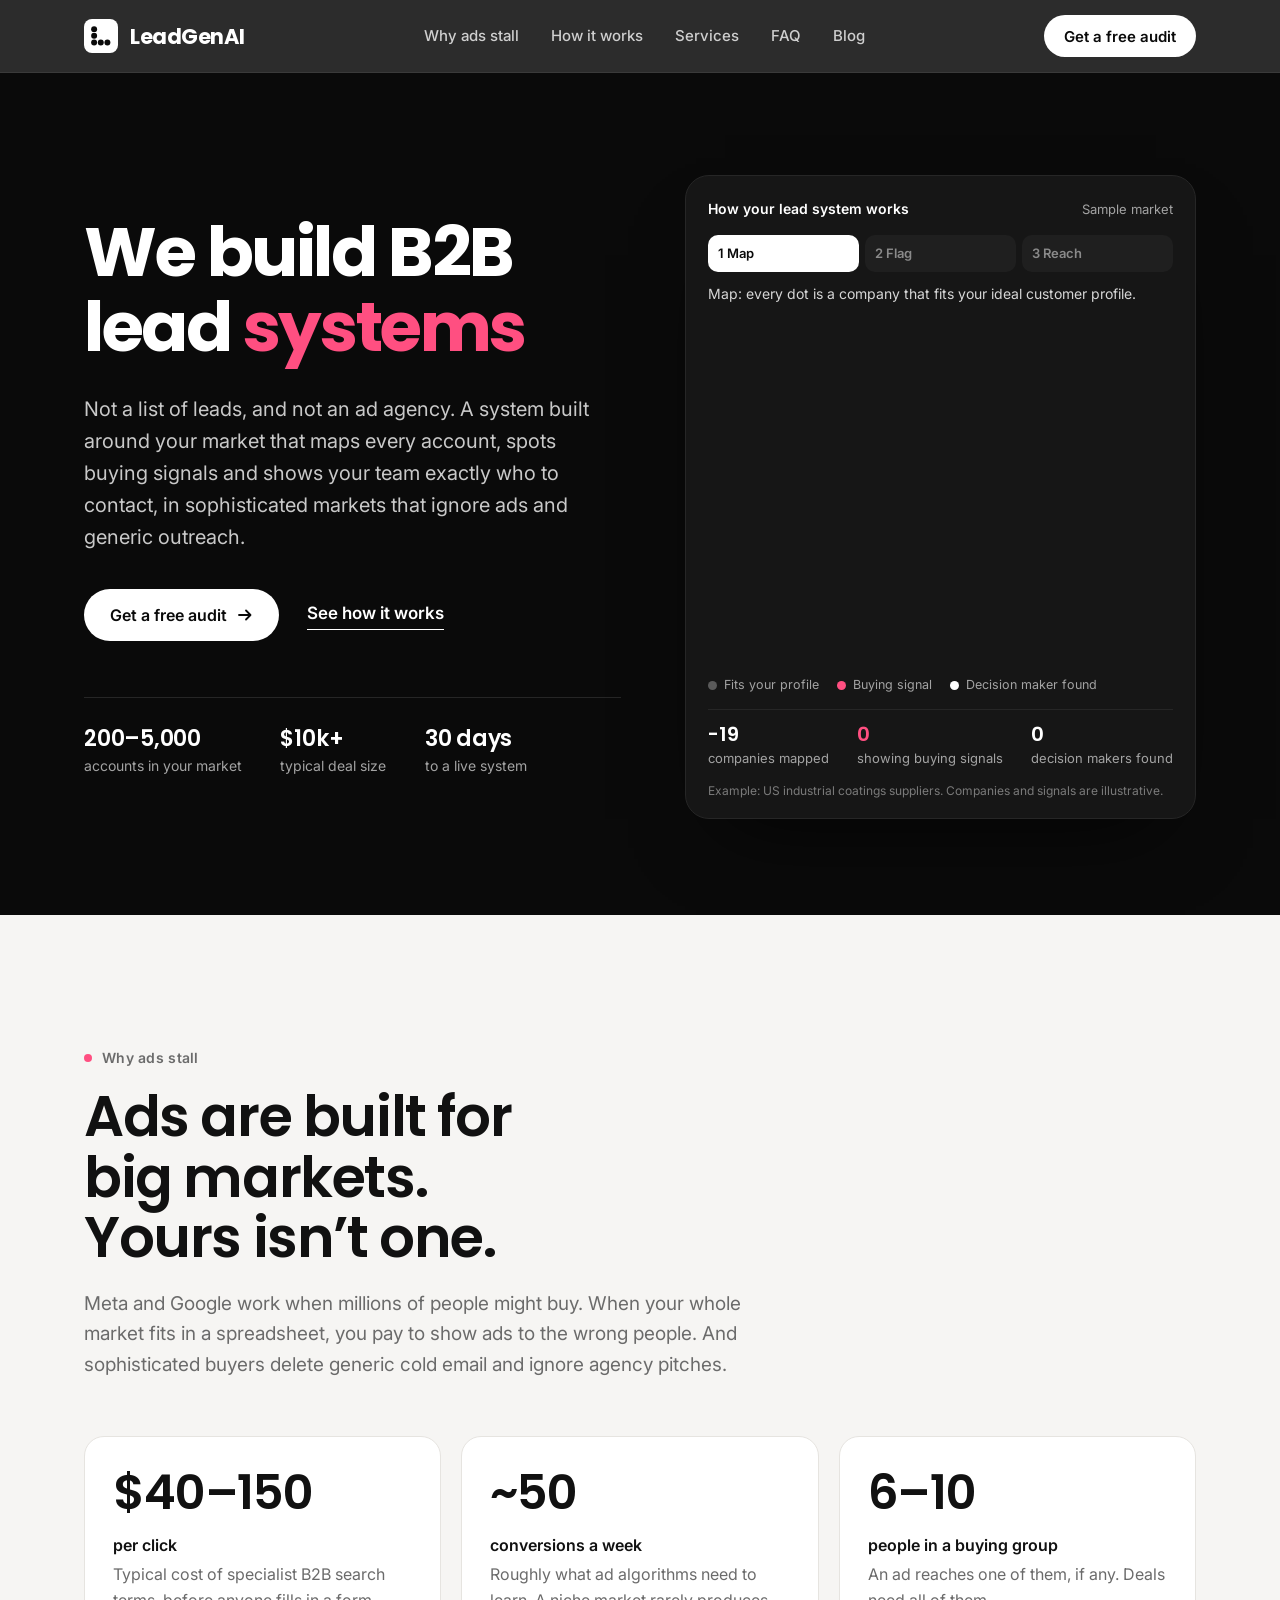
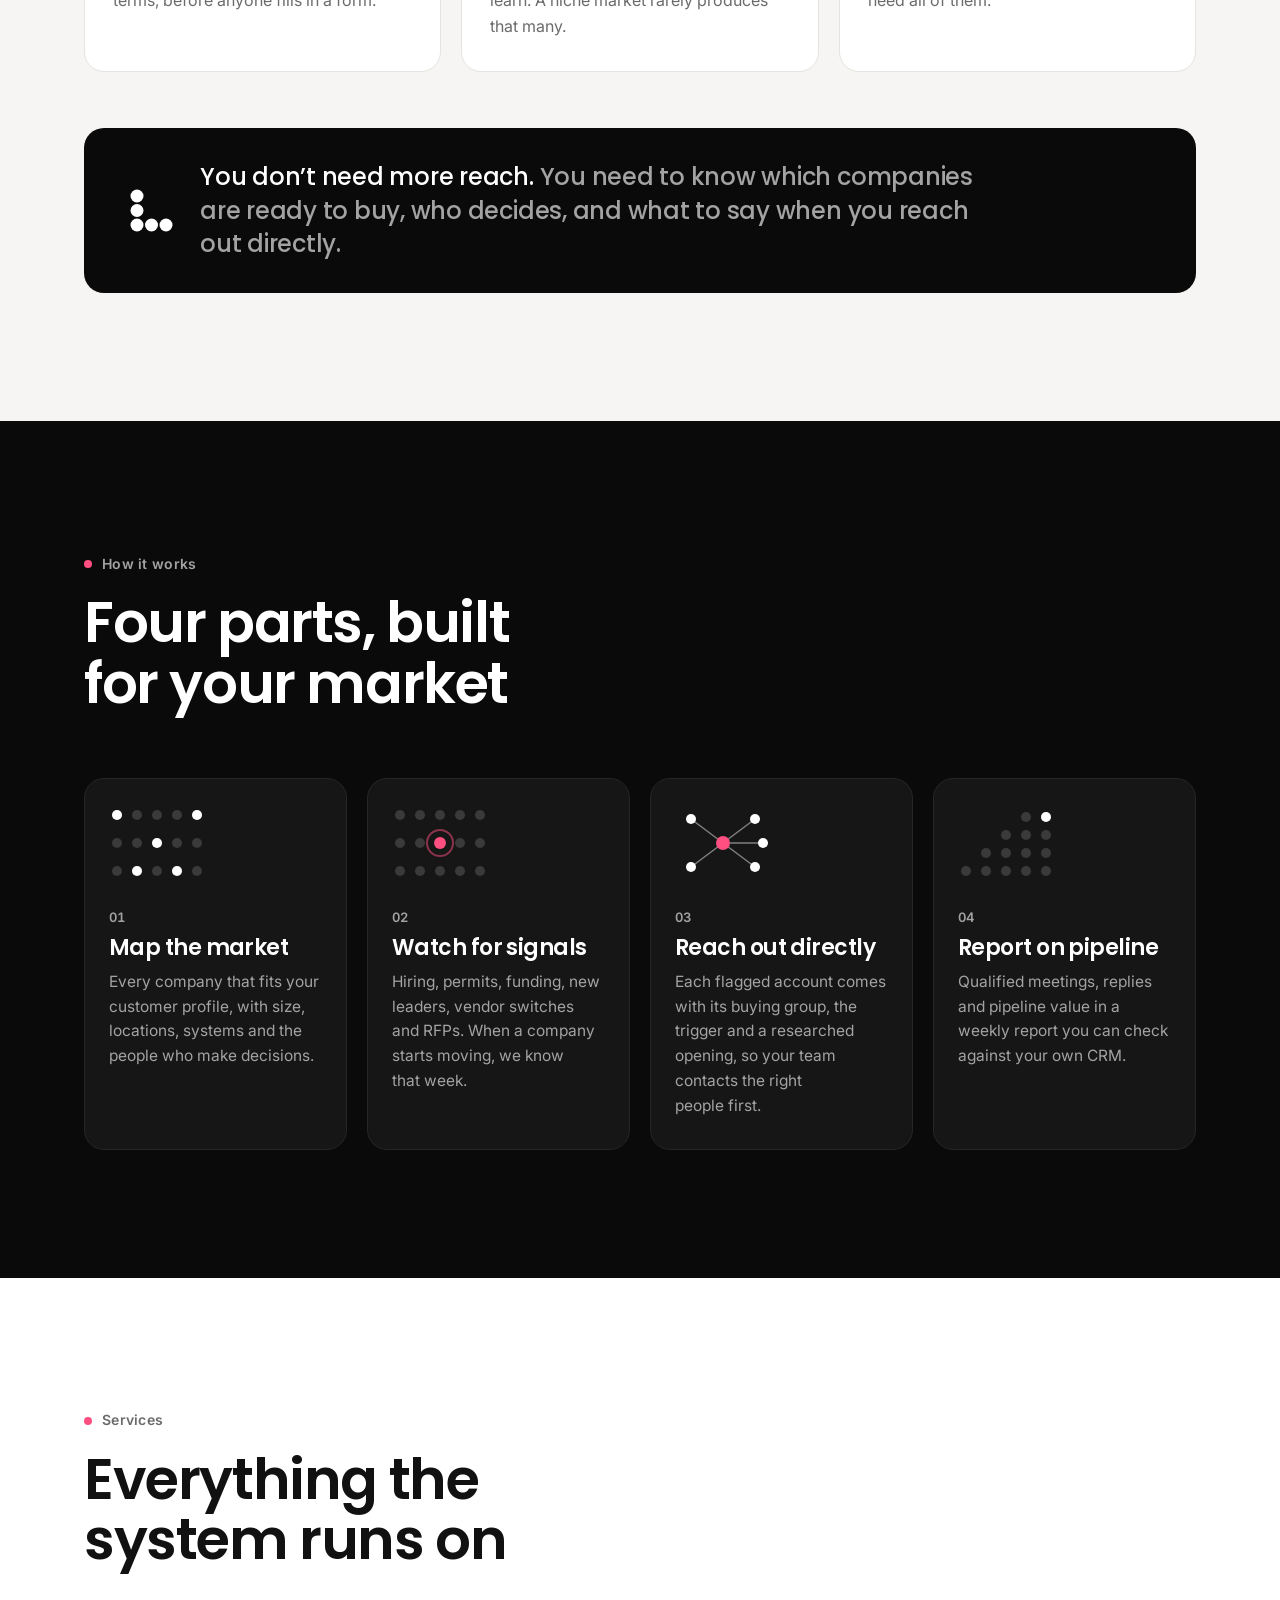
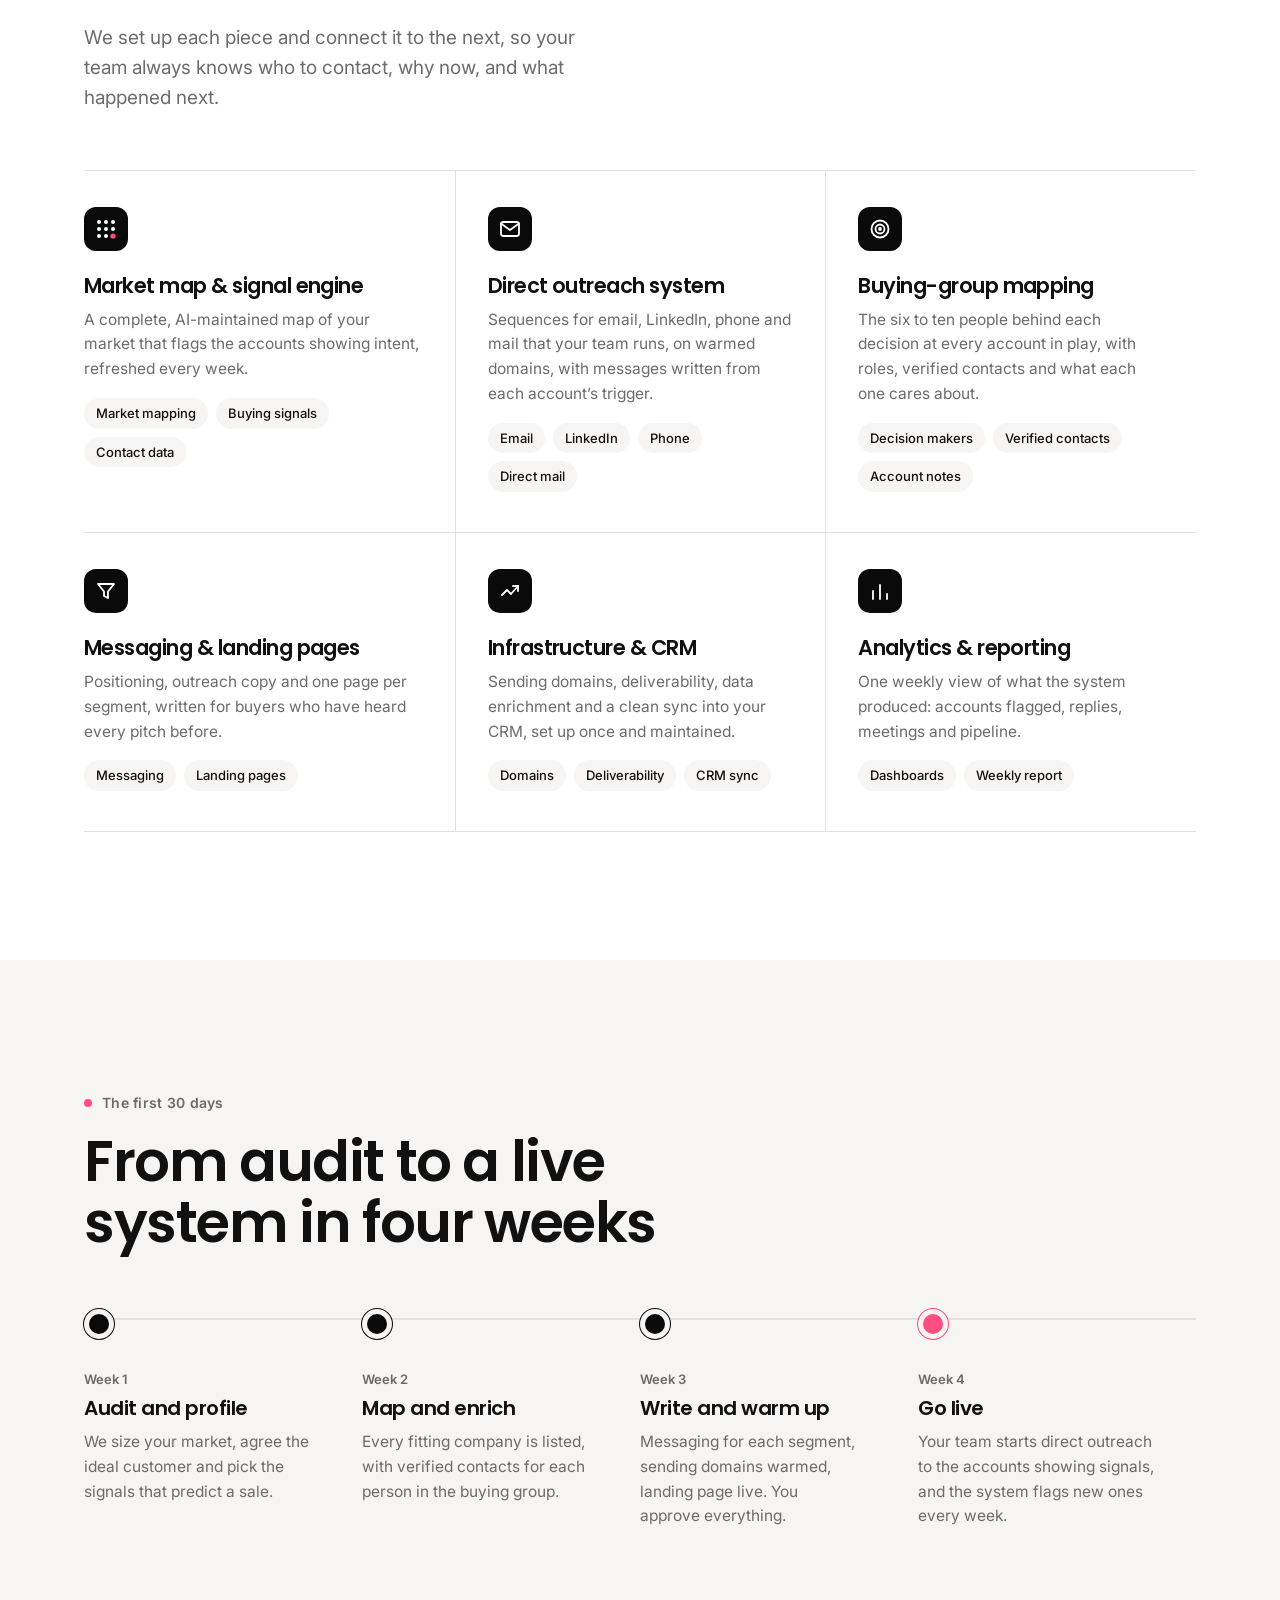
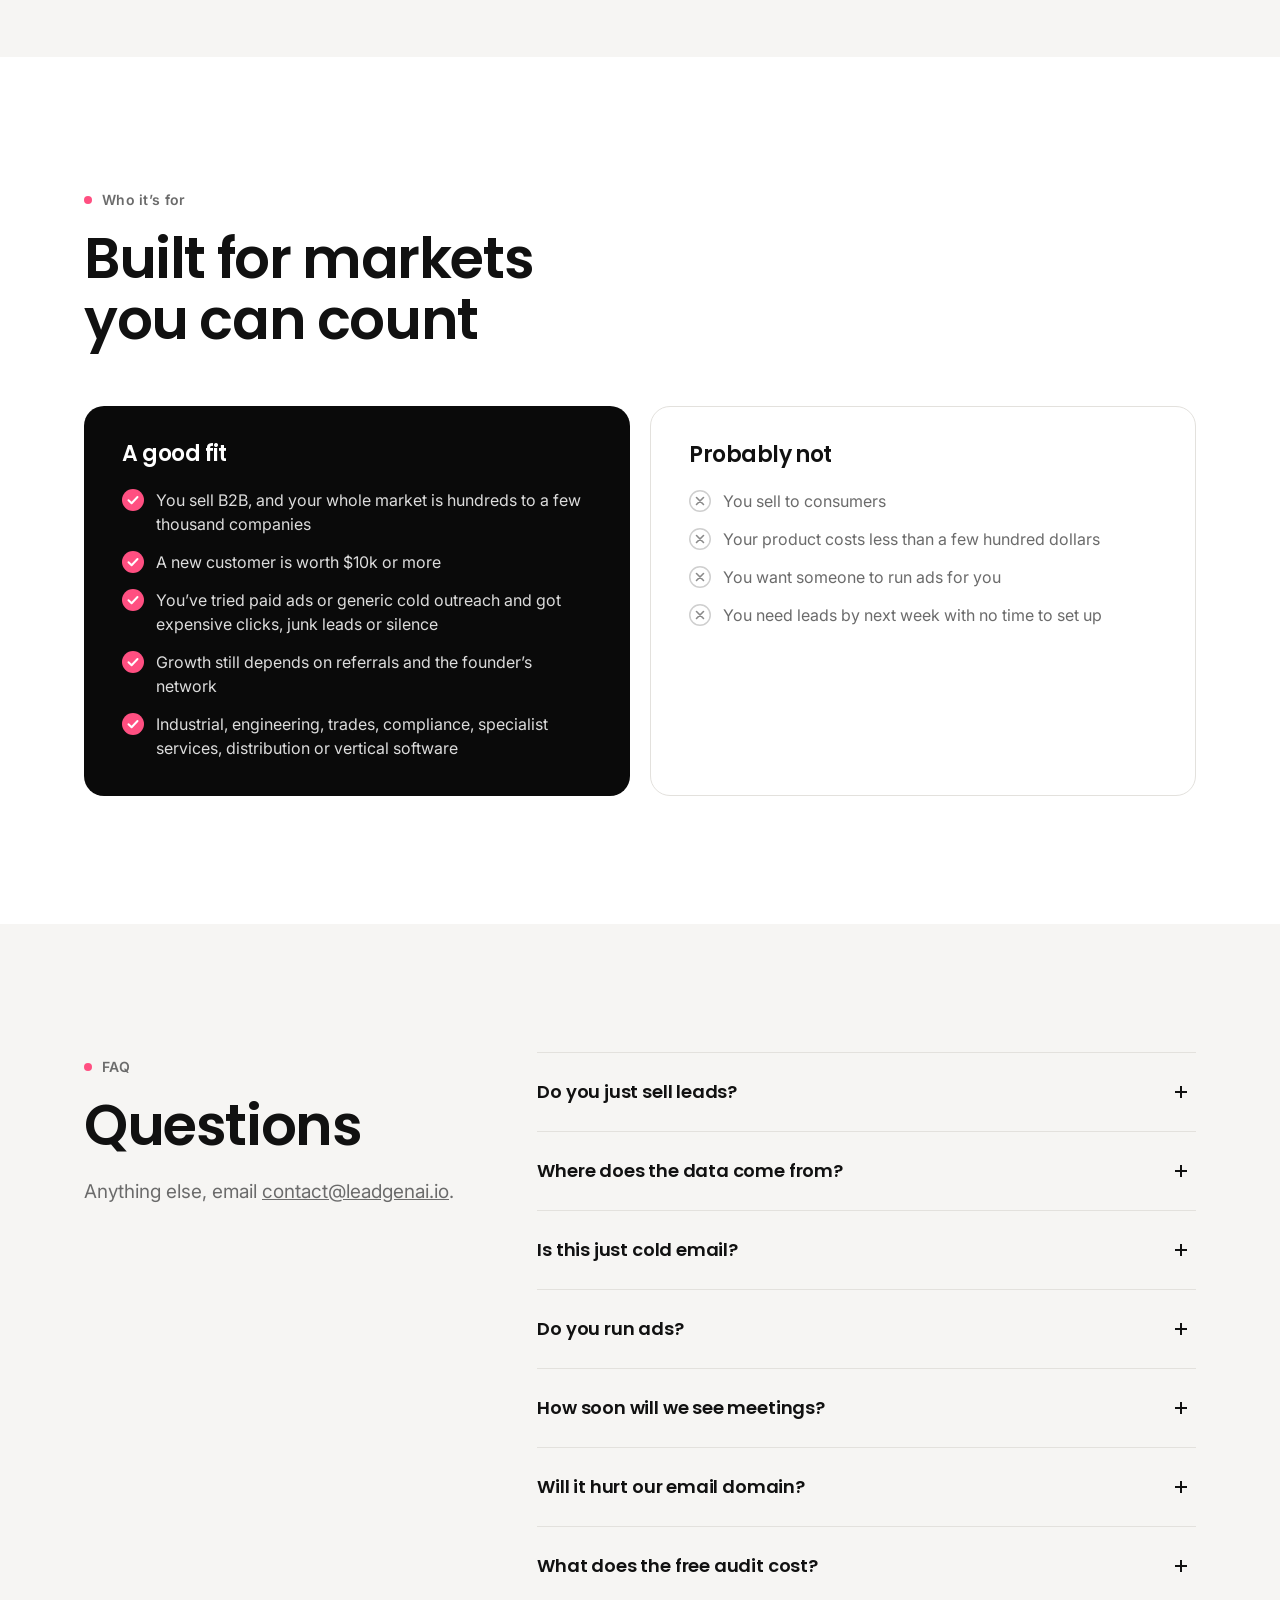
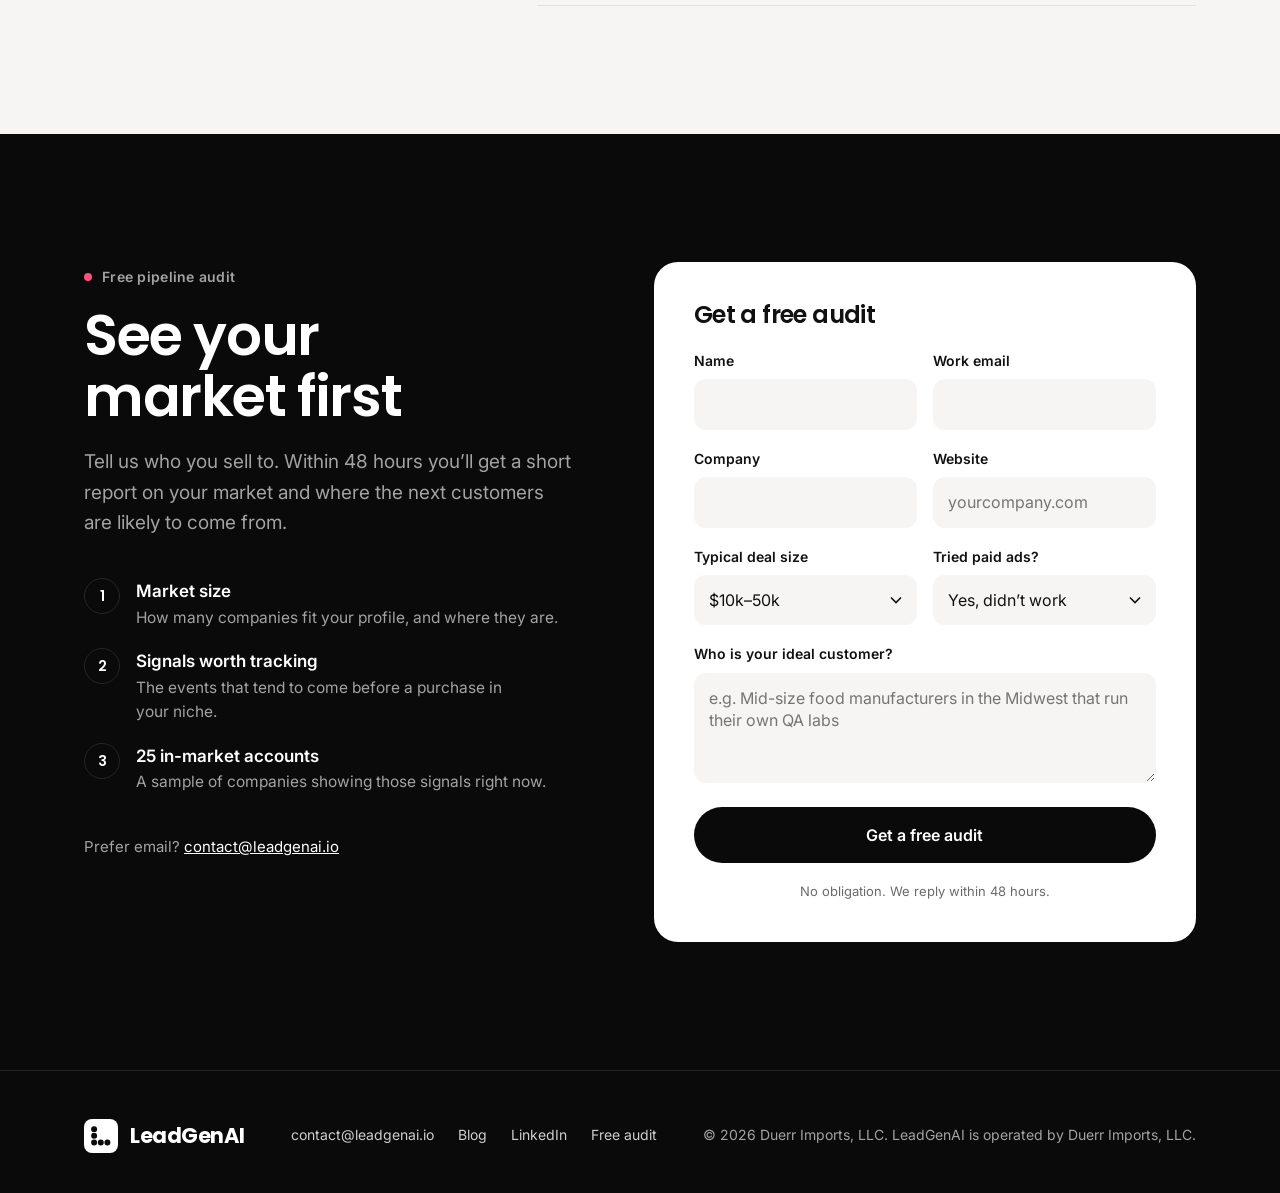
==== commit 86bfe8d6: "Footer: LeadGenAI is operated by Duerr Imports, LLC Co-Authored-By: Claude Opus 5.5 <noreply@anthrop" ====
--- a/index.html
+++ b/index.html
@@ -523,7 +523,7 @@
       <a href="https://www.linkedin.com/company/leadgenai1/" rel="noopener">LinkedIn</a>
       <a href="#audit">Free audit</a>
     </nav>
-    <span>© 2026 Duerr Imports, LLC. LeadGenAI is a brand of Duerr Imports, LLC.</span>
+    <span>© 2026 Duerr Imports, LLC. LeadGenAI is operated by Duerr Imports, LLC.</span>
   </div>
 </footer>
 
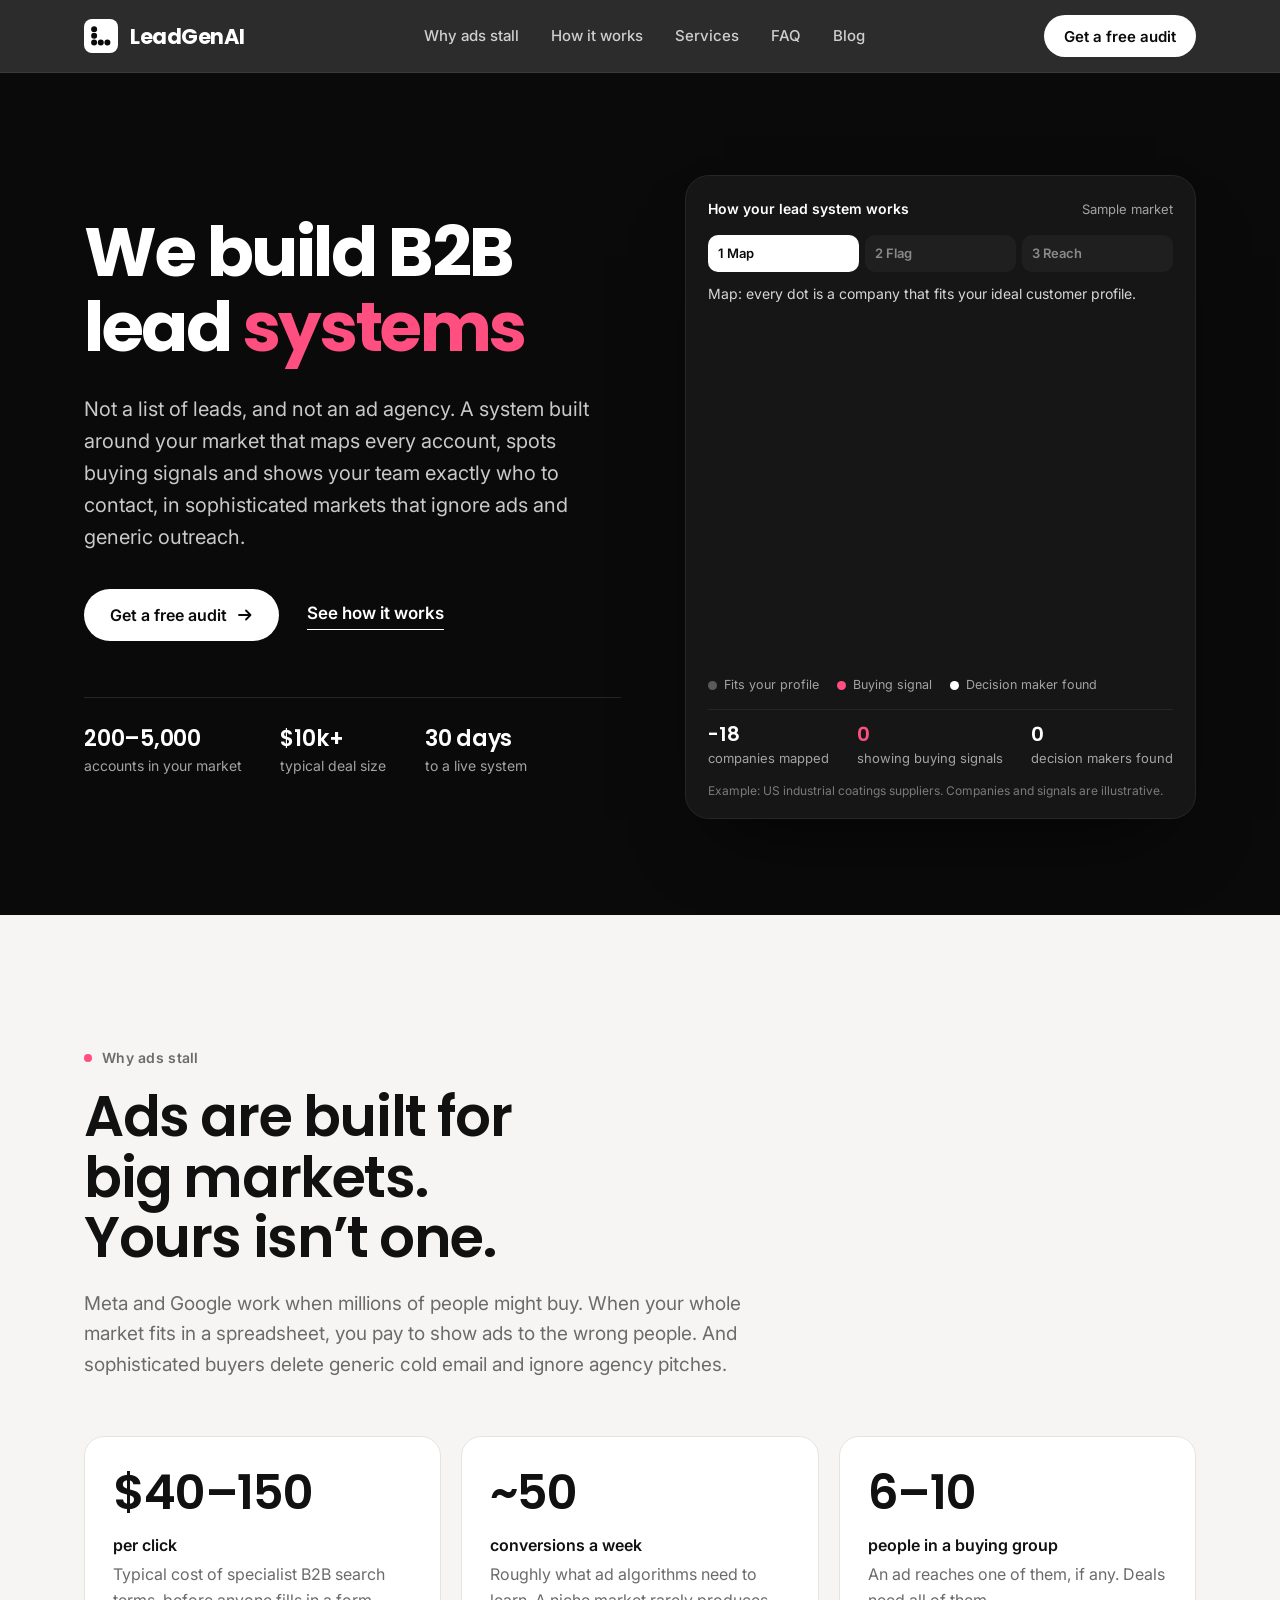
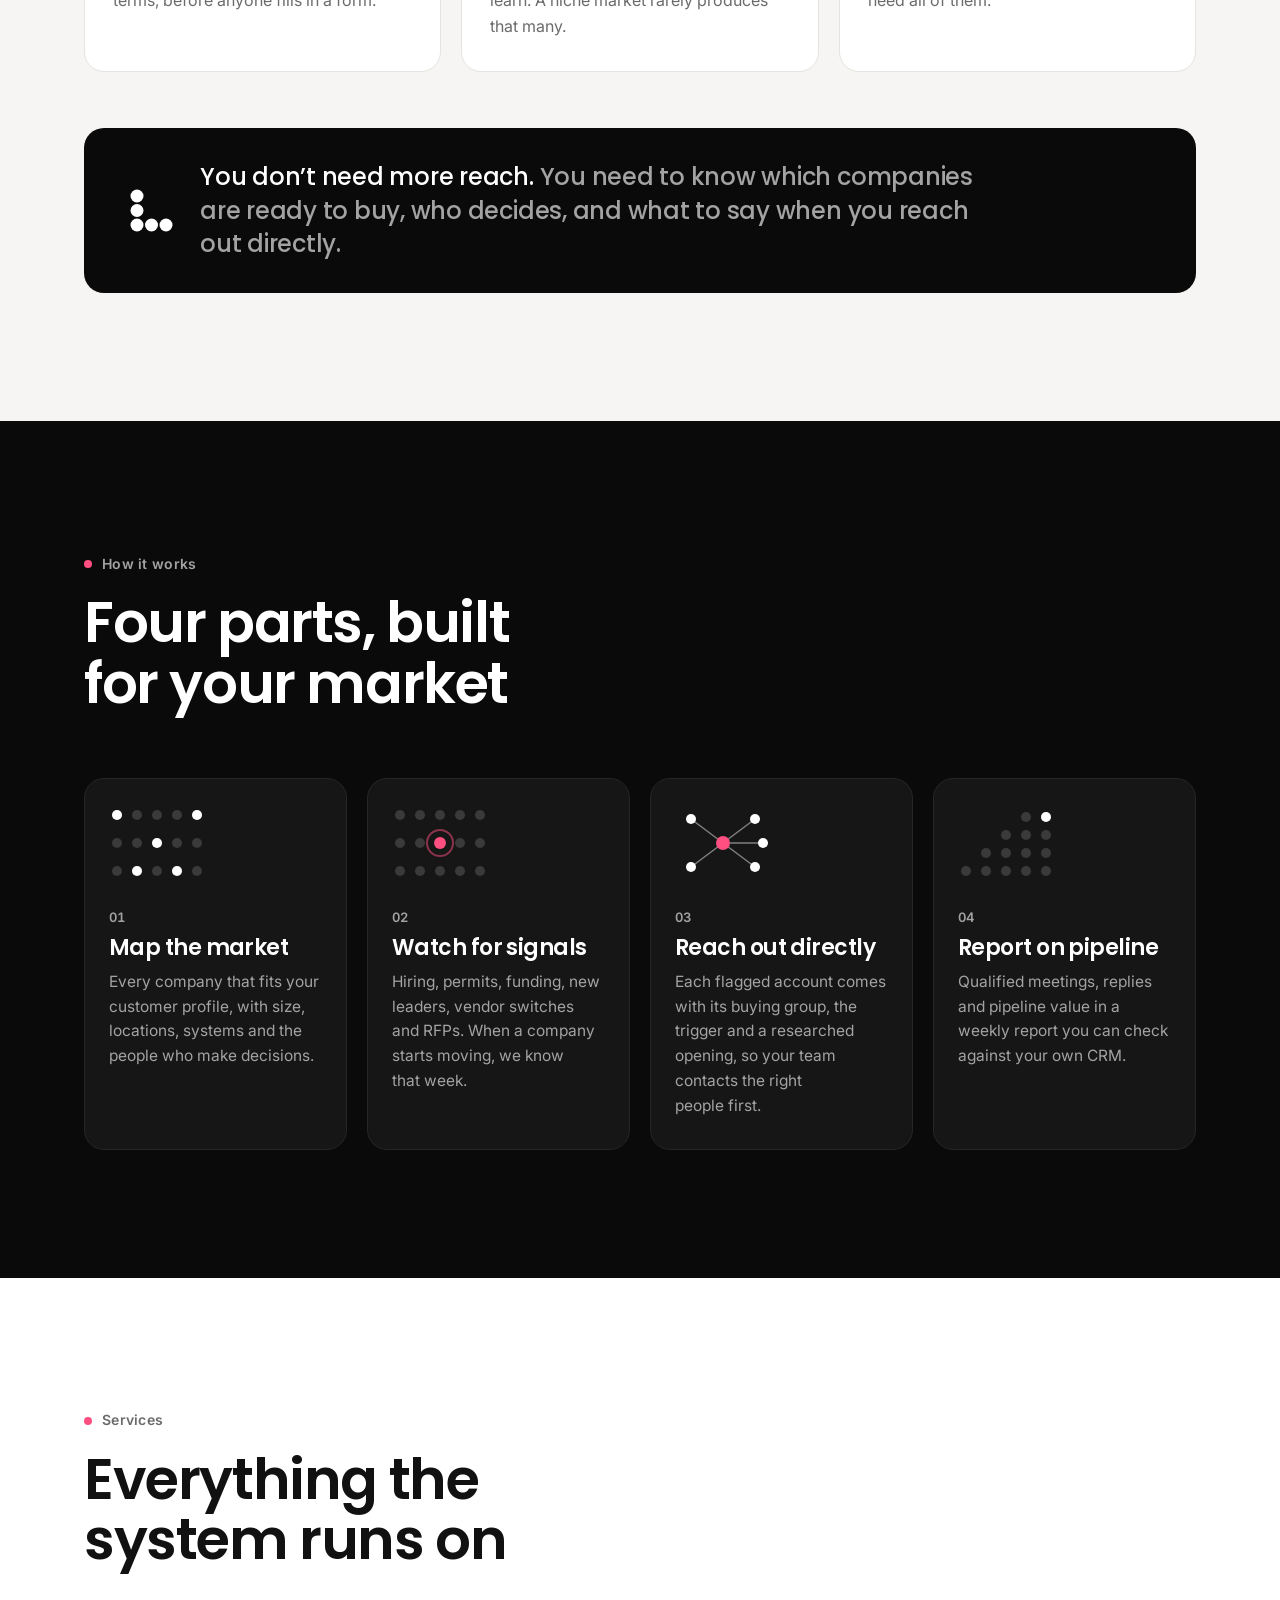
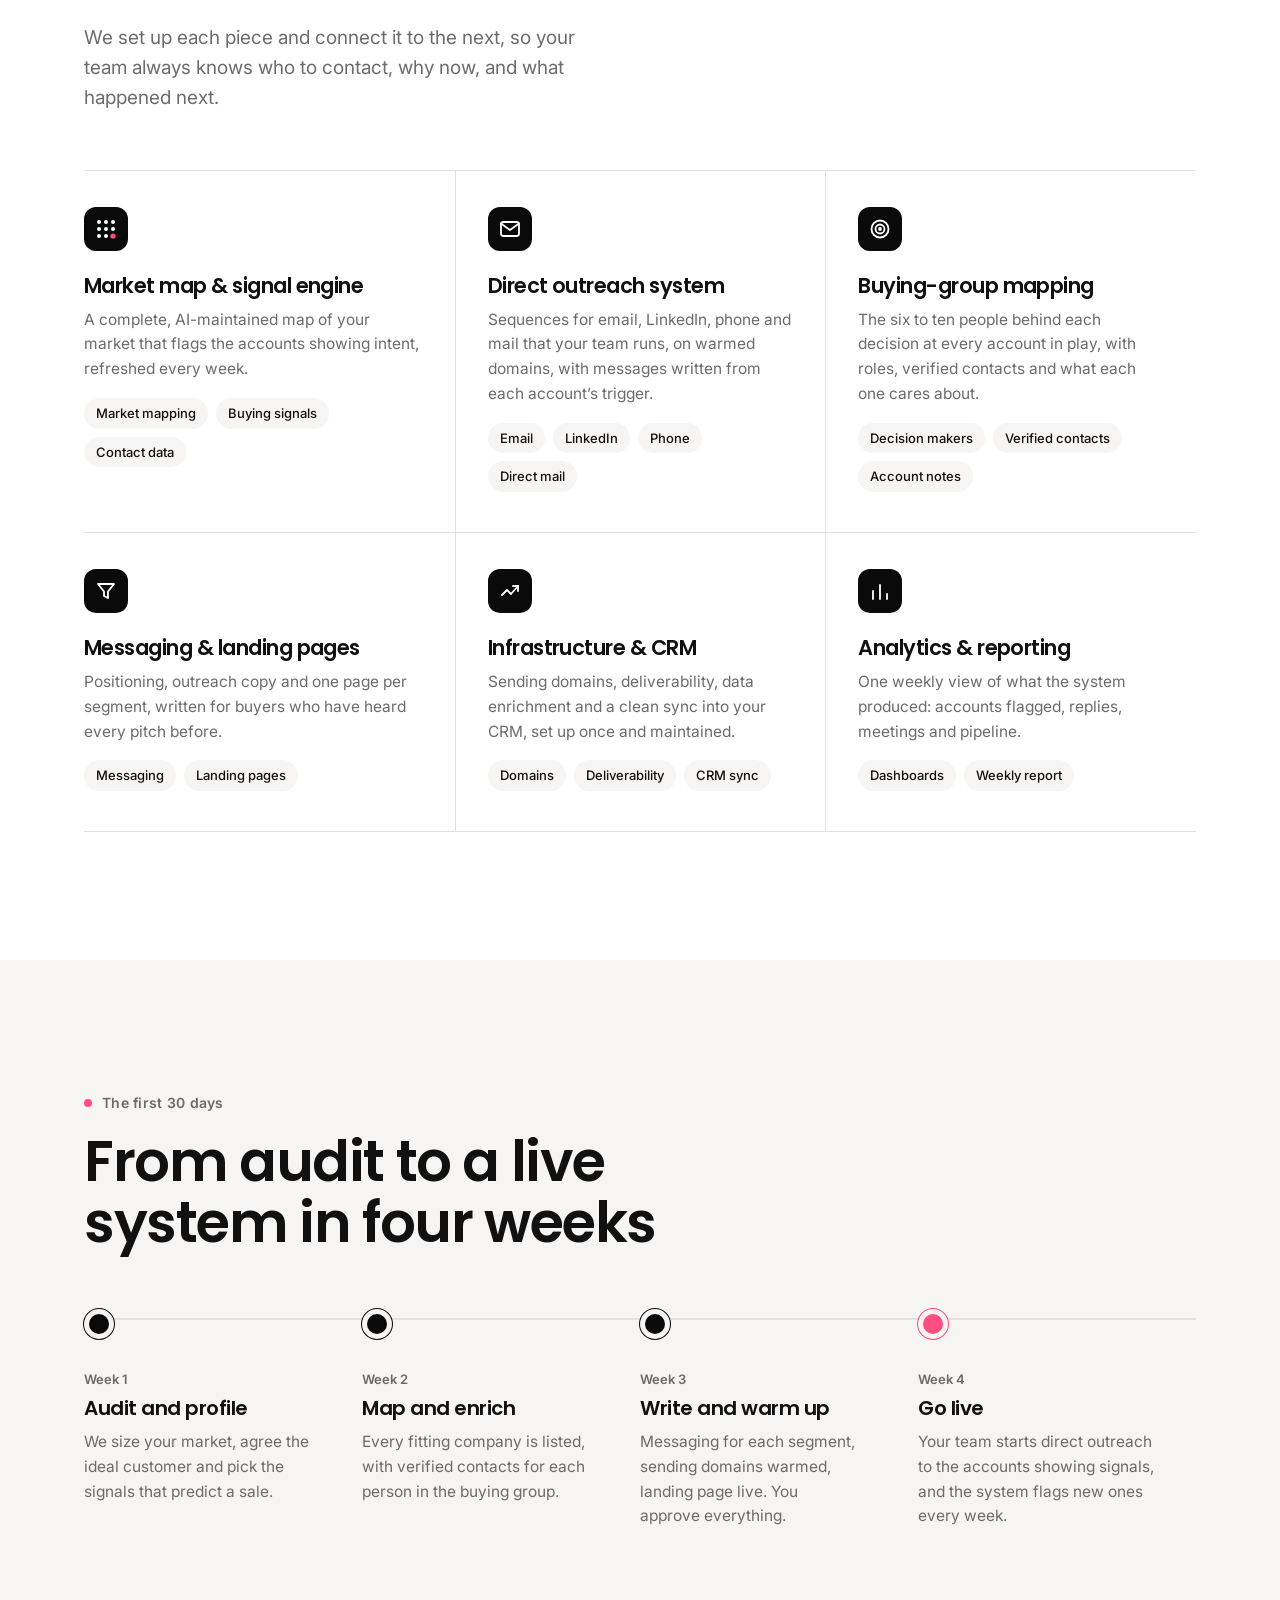
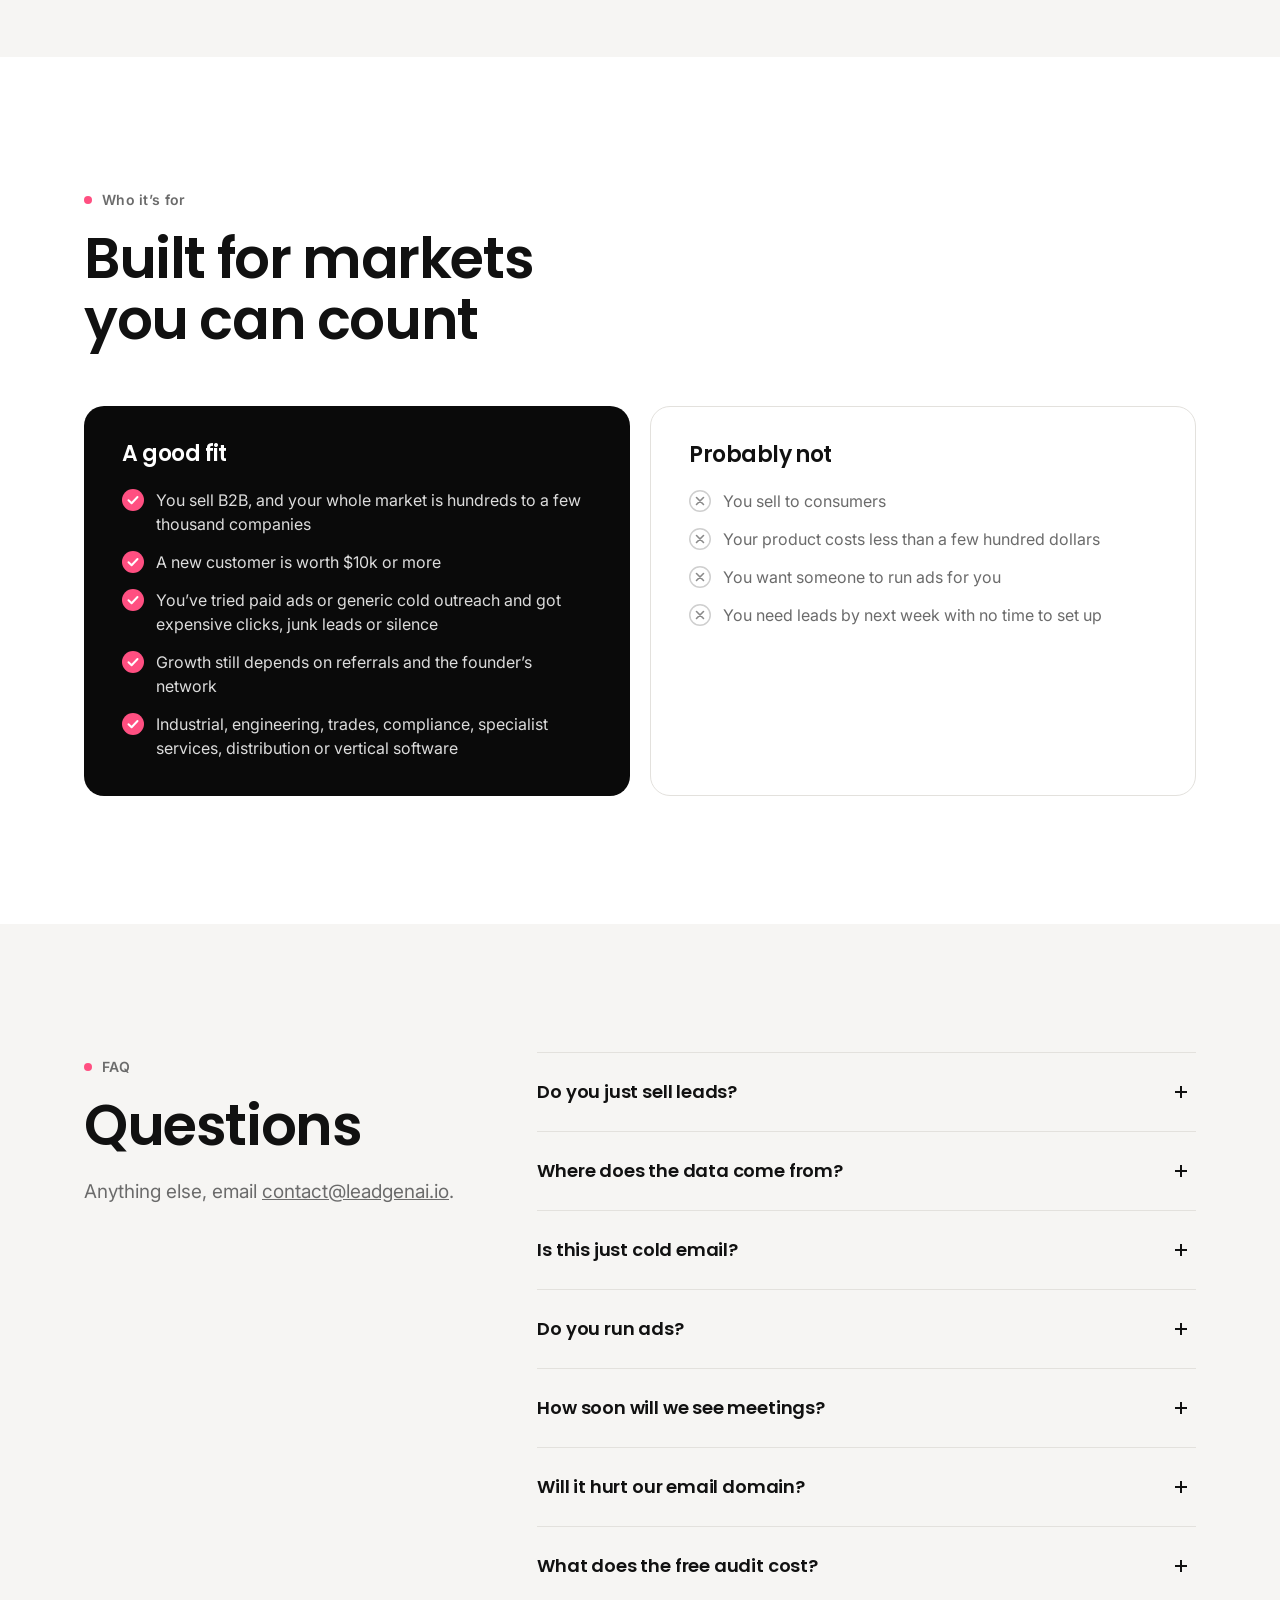
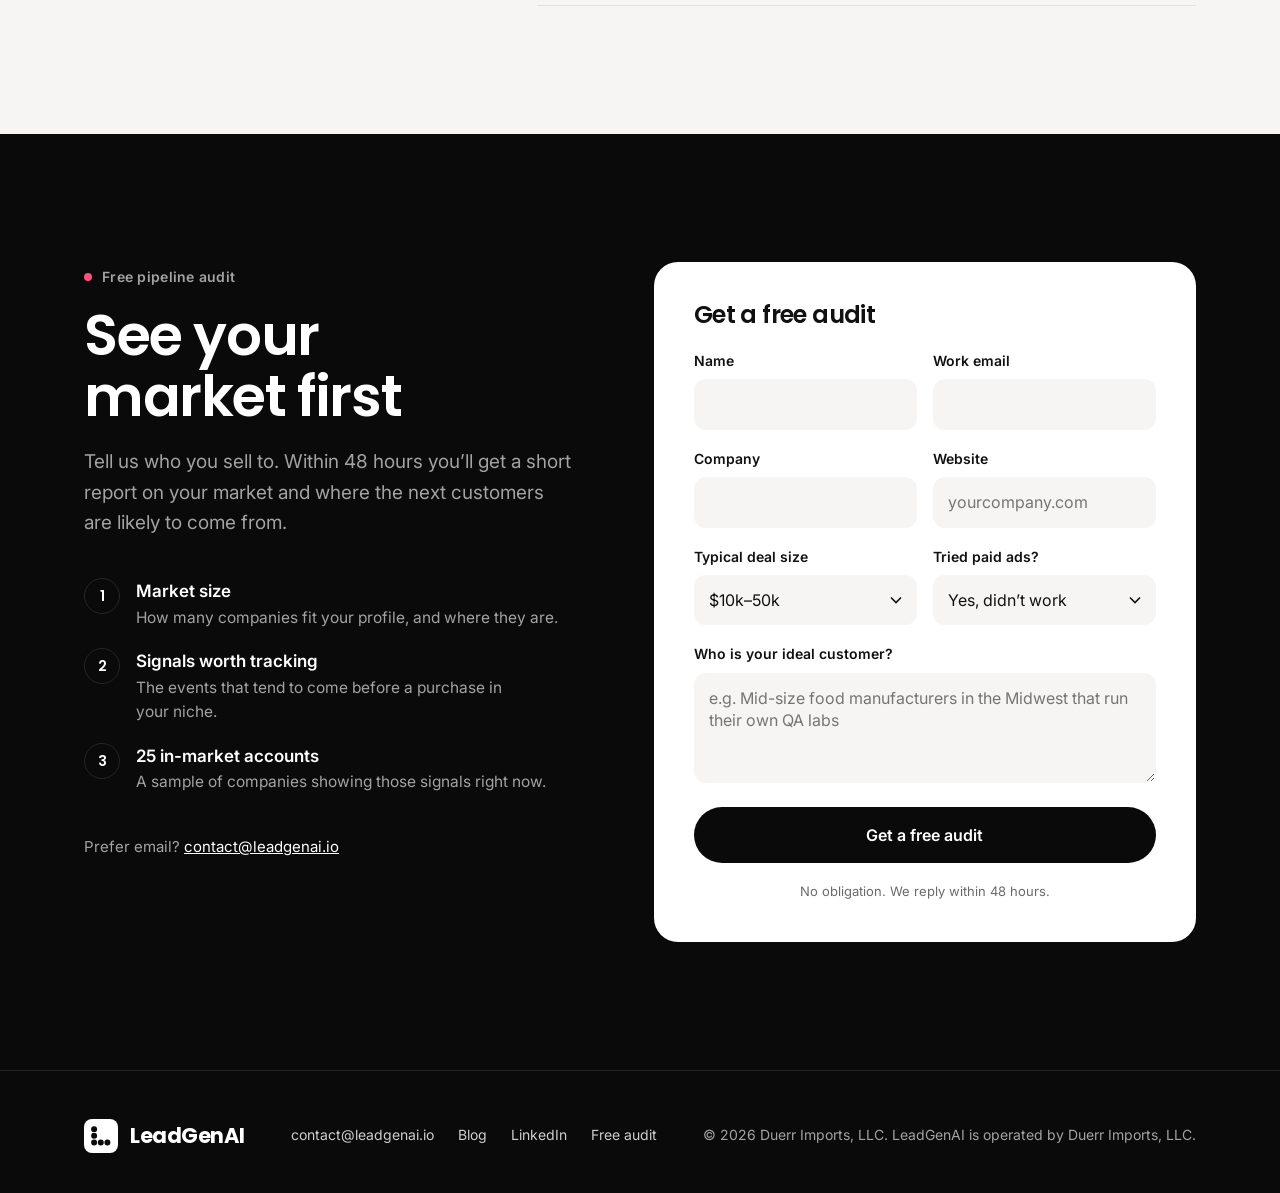
==== commit 833ff7e6: "Add link-preview image (og:image, twitter card) Co-Authored-By: Claude Opus 5.5 <noreply@anthropic.c" ====
--- a/index.html
+++ b/index.html
@@ -8,6 +8,12 @@
 <meta property="og:title" content="LeadGenAI · B2B lead systems for niche markets">
 <meta property="og:description" content="Not a list of leads and not an ad agency. A lead system built around your market so your team can reach the right buyers directly.">
 <meta property="og:url" content="https://leadgenai.io/">
+<meta property="og:type" content="website">
+<meta property="og:image" content="https://leadgenai.io/assets/og-image.png">
+<meta property="og:image:width" content="1200">
+<meta property="og:image:height" content="627">
+<meta property="og:image:alt" content="LeadGenAI: We build B2B lead systems">
+<meta name="twitter:card" content="summary_large_image">
 <meta property="og:type" content="website">
 <meta property="og:site_name" content="LeadGenAI">
 <meta name="twitter:card" content="summary">
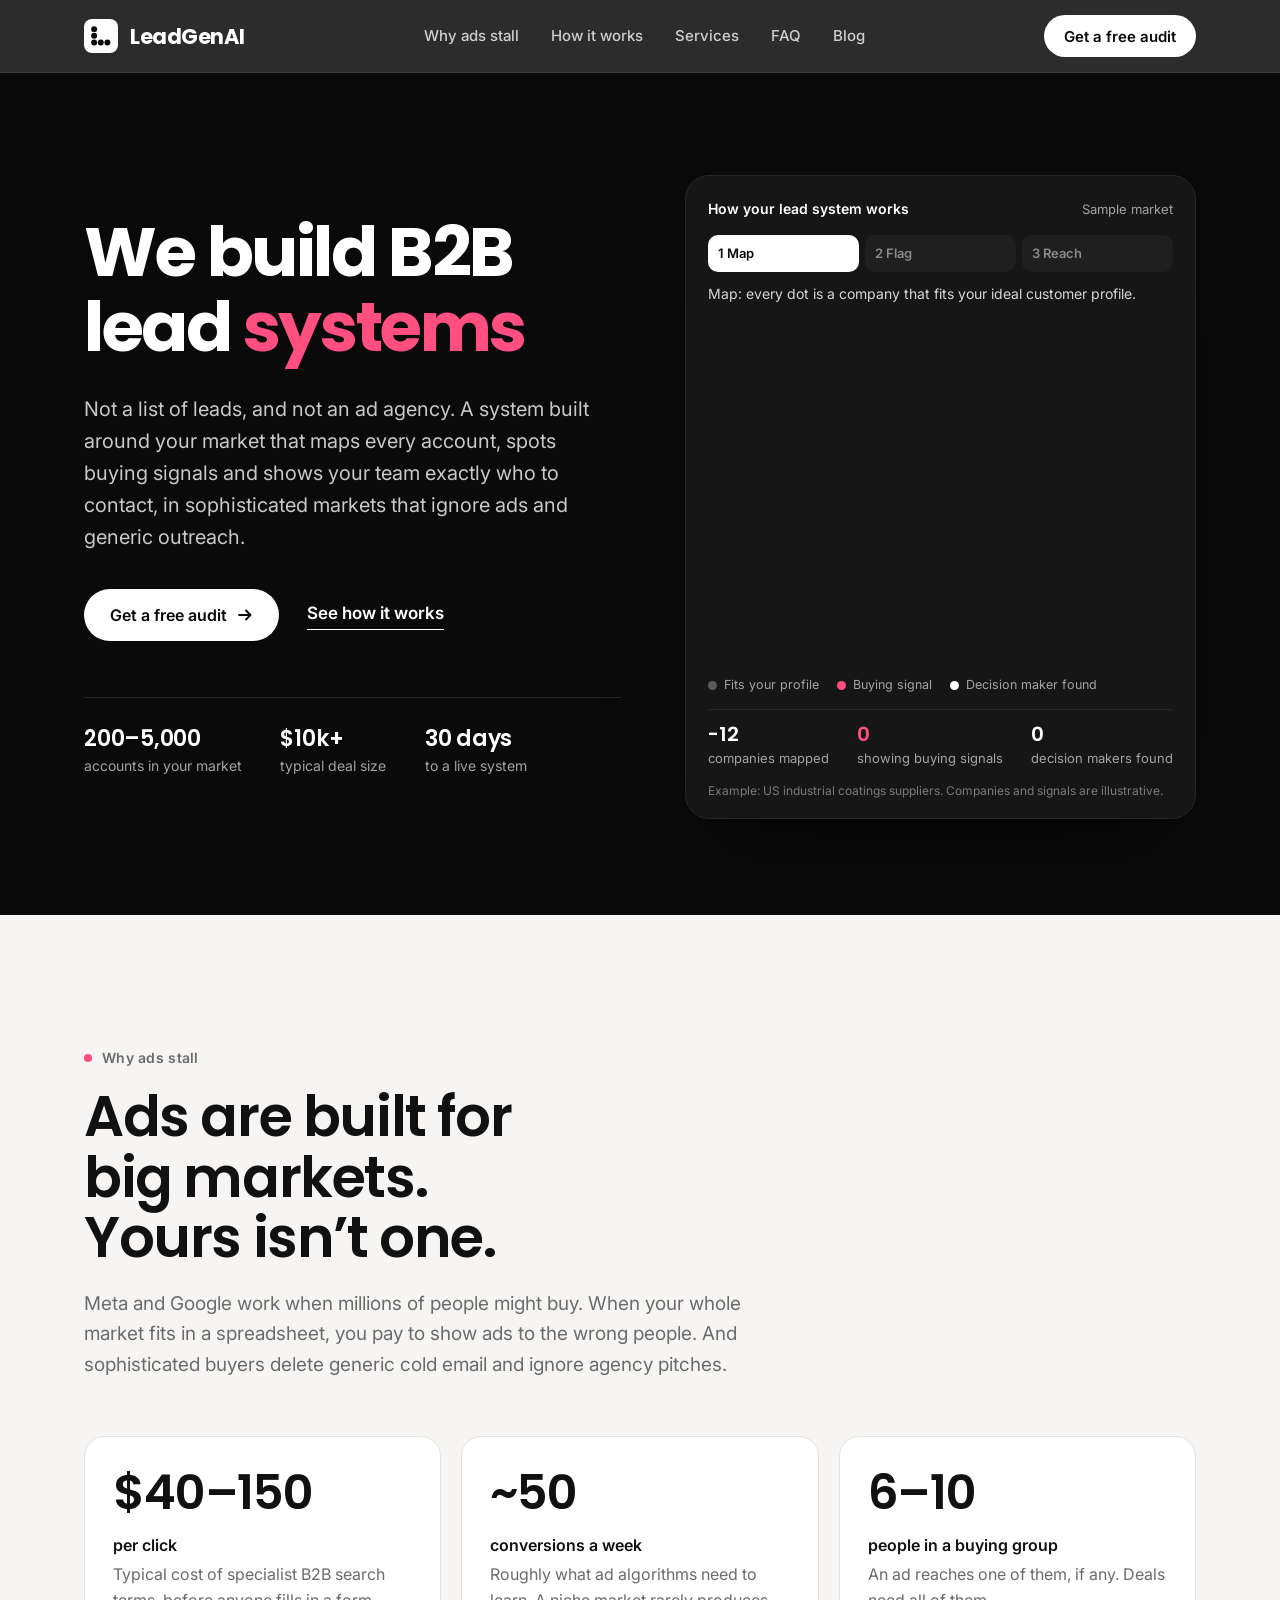
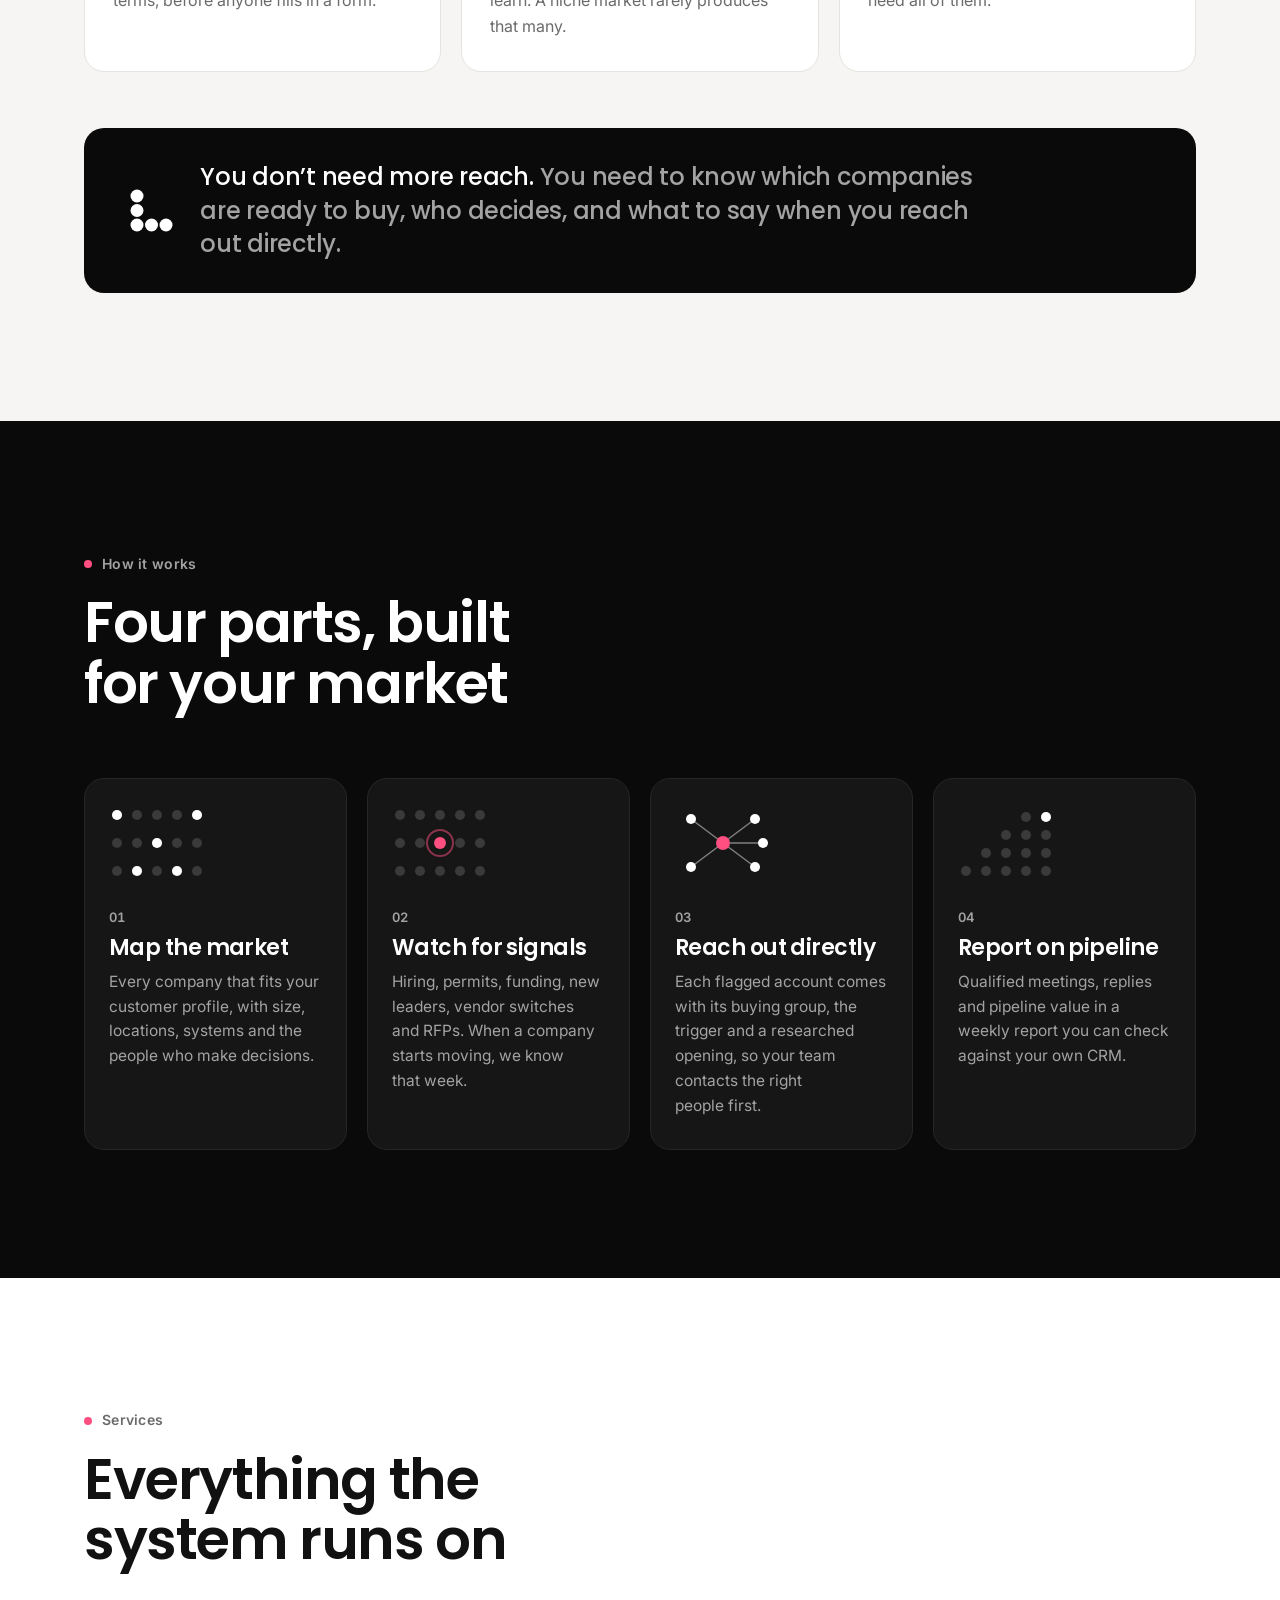
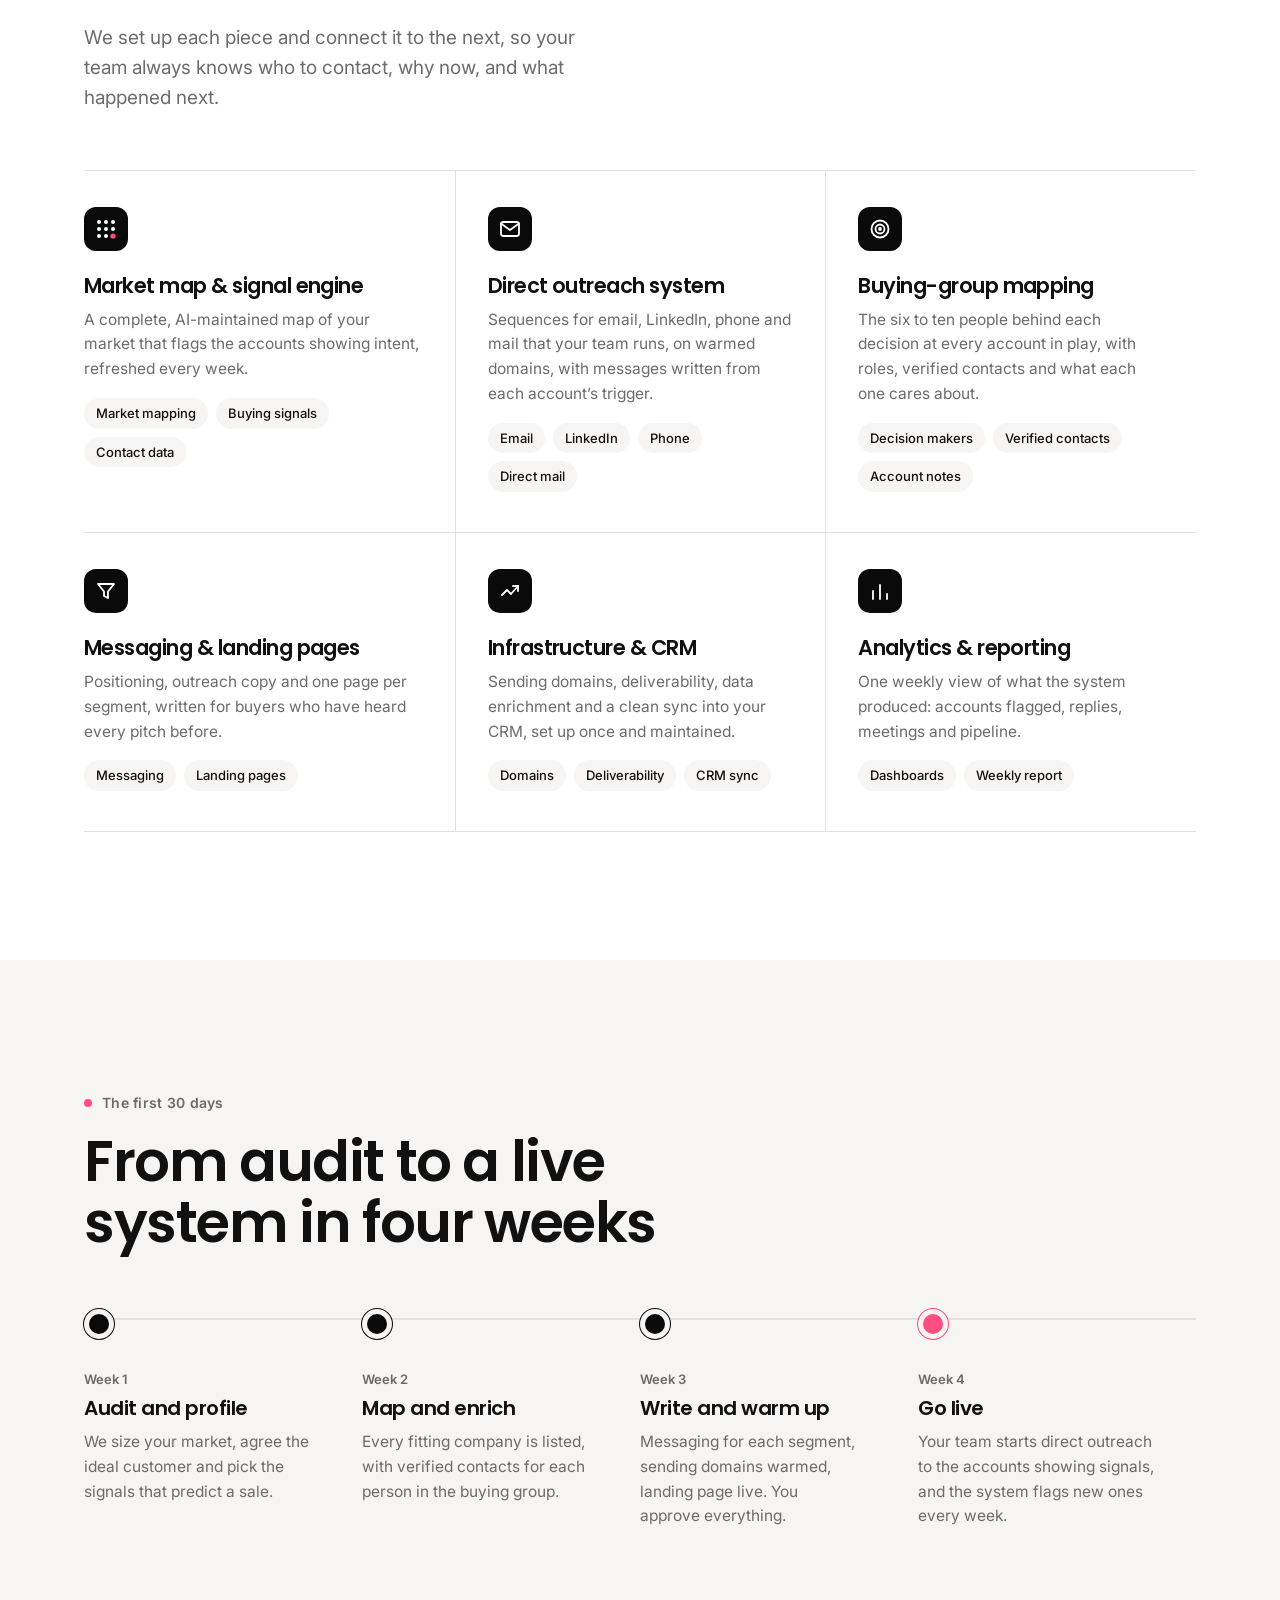
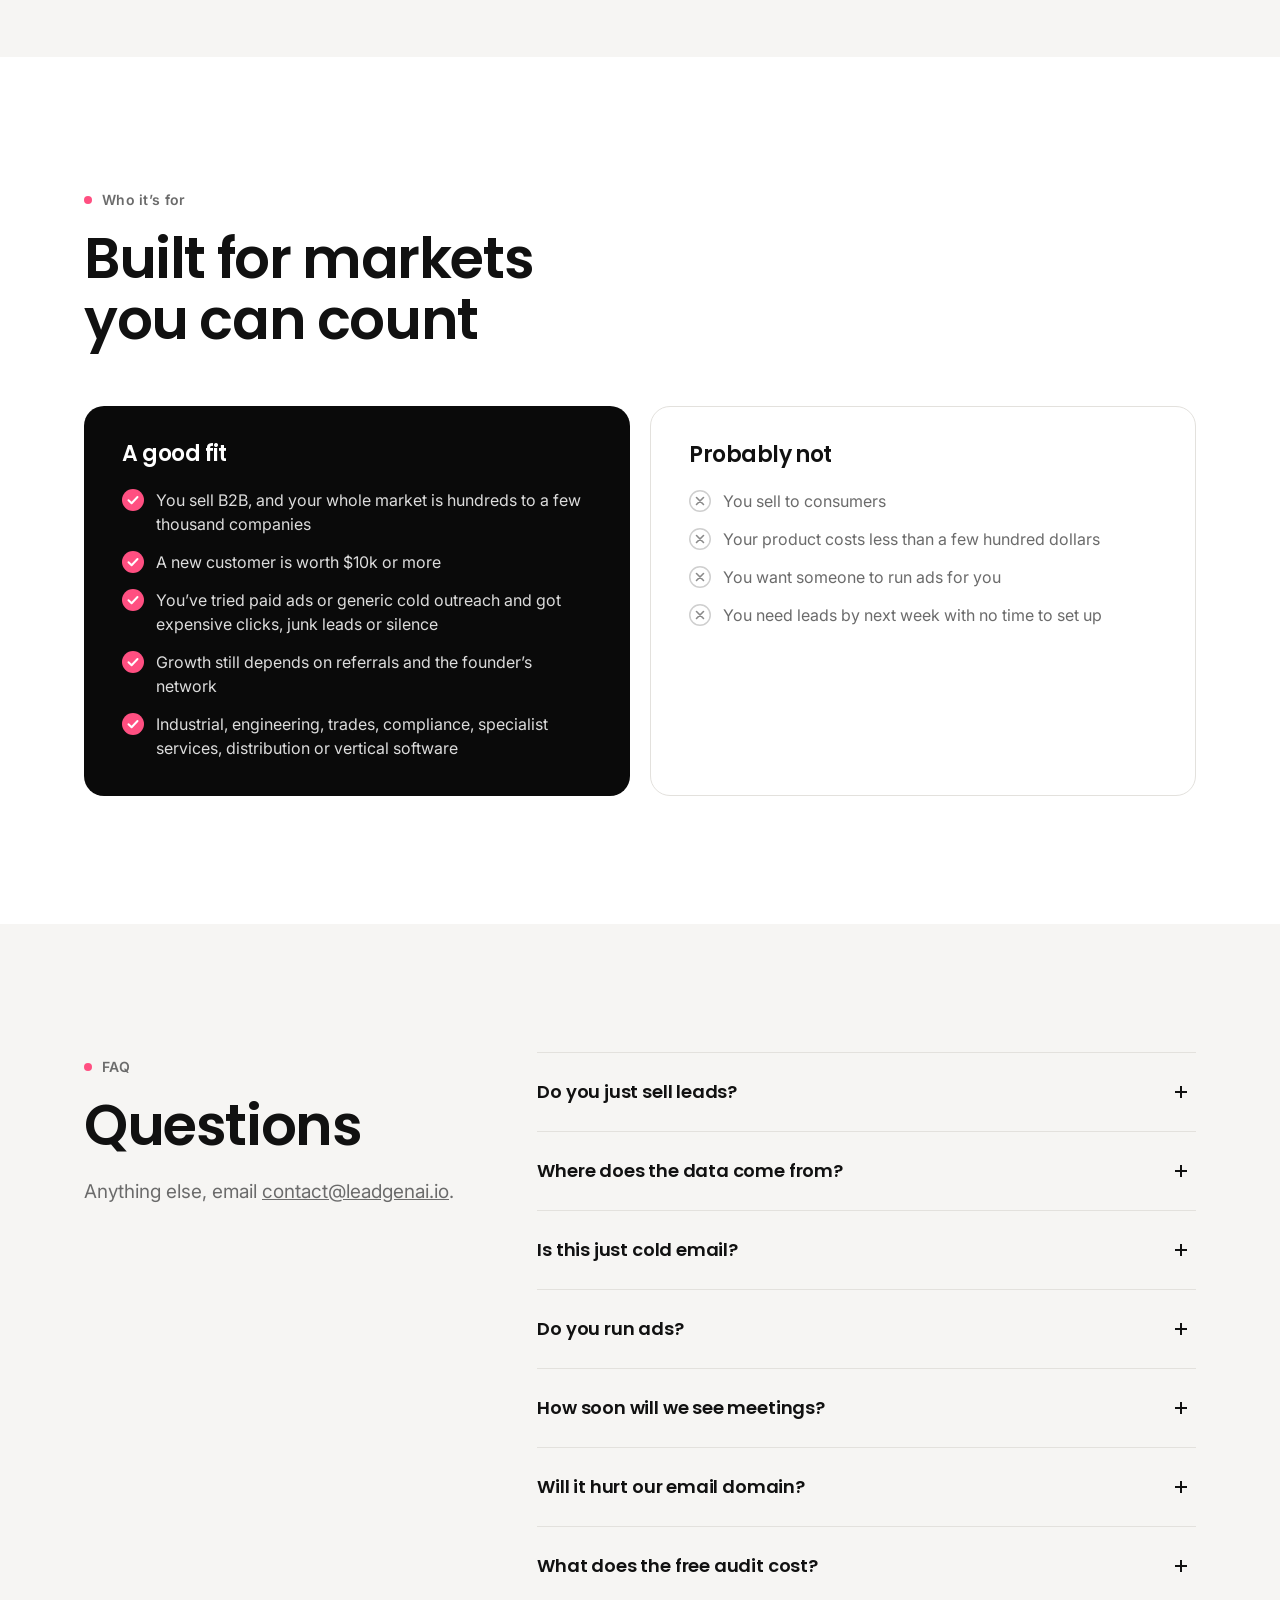
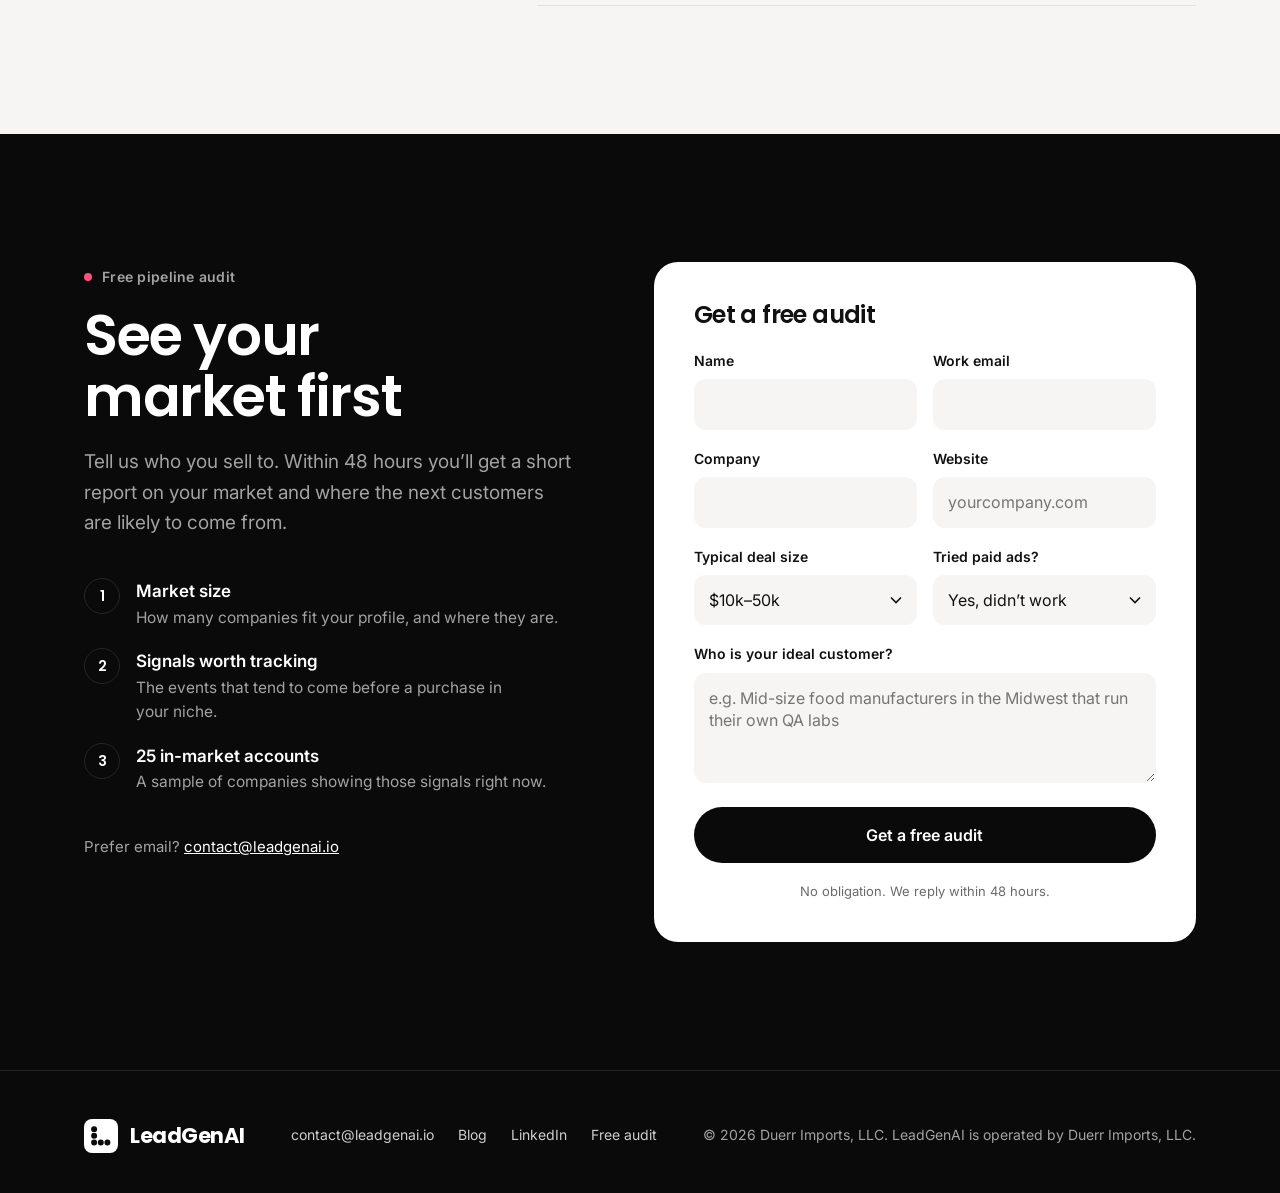
==== commit 1547e105: "Blog: B2B Buying Signals: What to Track in a Niche Market Also: link first post to the new one; remo" ====
--- a/index.html
+++ b/index.html
@@ -14,9 +14,7 @@
 <meta property="og:image:height" content="627">
 <meta property="og:image:alt" content="LeadGenAI: We build B2B lead systems">
 <meta name="twitter:card" content="summary_large_image">
-<meta property="og:type" content="website">
 <meta property="og:site_name" content="LeadGenAI">
-<meta name="twitter:card" content="summary">
 <meta name="theme-color" content="#0a0a0a">
 <link rel="canonical" href="https://leadgenai.io/">
 <script type="application/ld+json">{"@context":"https://schema.org","@type":"Organization","name":"LeadGenAI","url":"https://leadgenai.io/","email":"contact@leadgenai.io","description":"LeadGenAI sets up niche B2B lead systems: market mapping, buying-signal tracking, buying-group research and direct-outreach infrastructure for companies whose buyers ignore ads and generic outreach.","sameAs":["https://www.linkedin.com/company/leadgenai1/"],"parentOrganization":{"@type":"Organization","name":"Duerr Imports, LLC"}}</script>
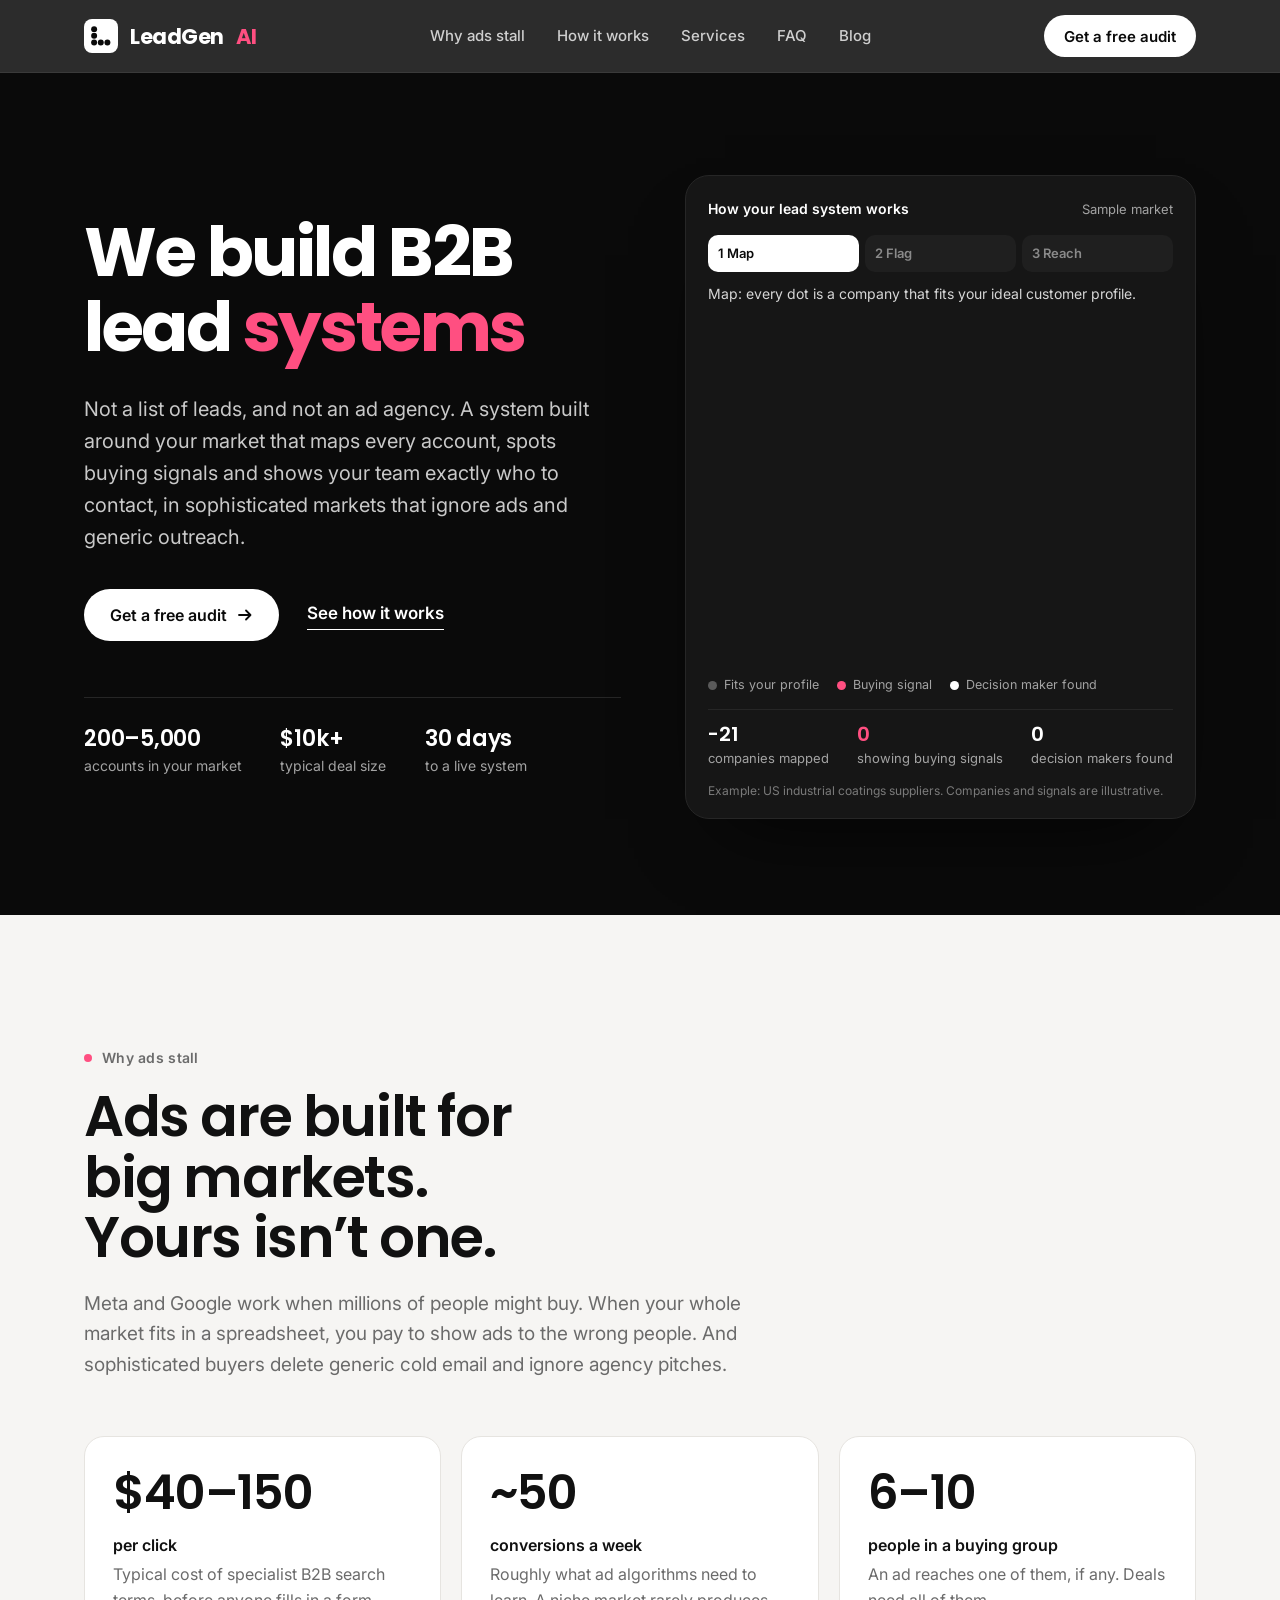
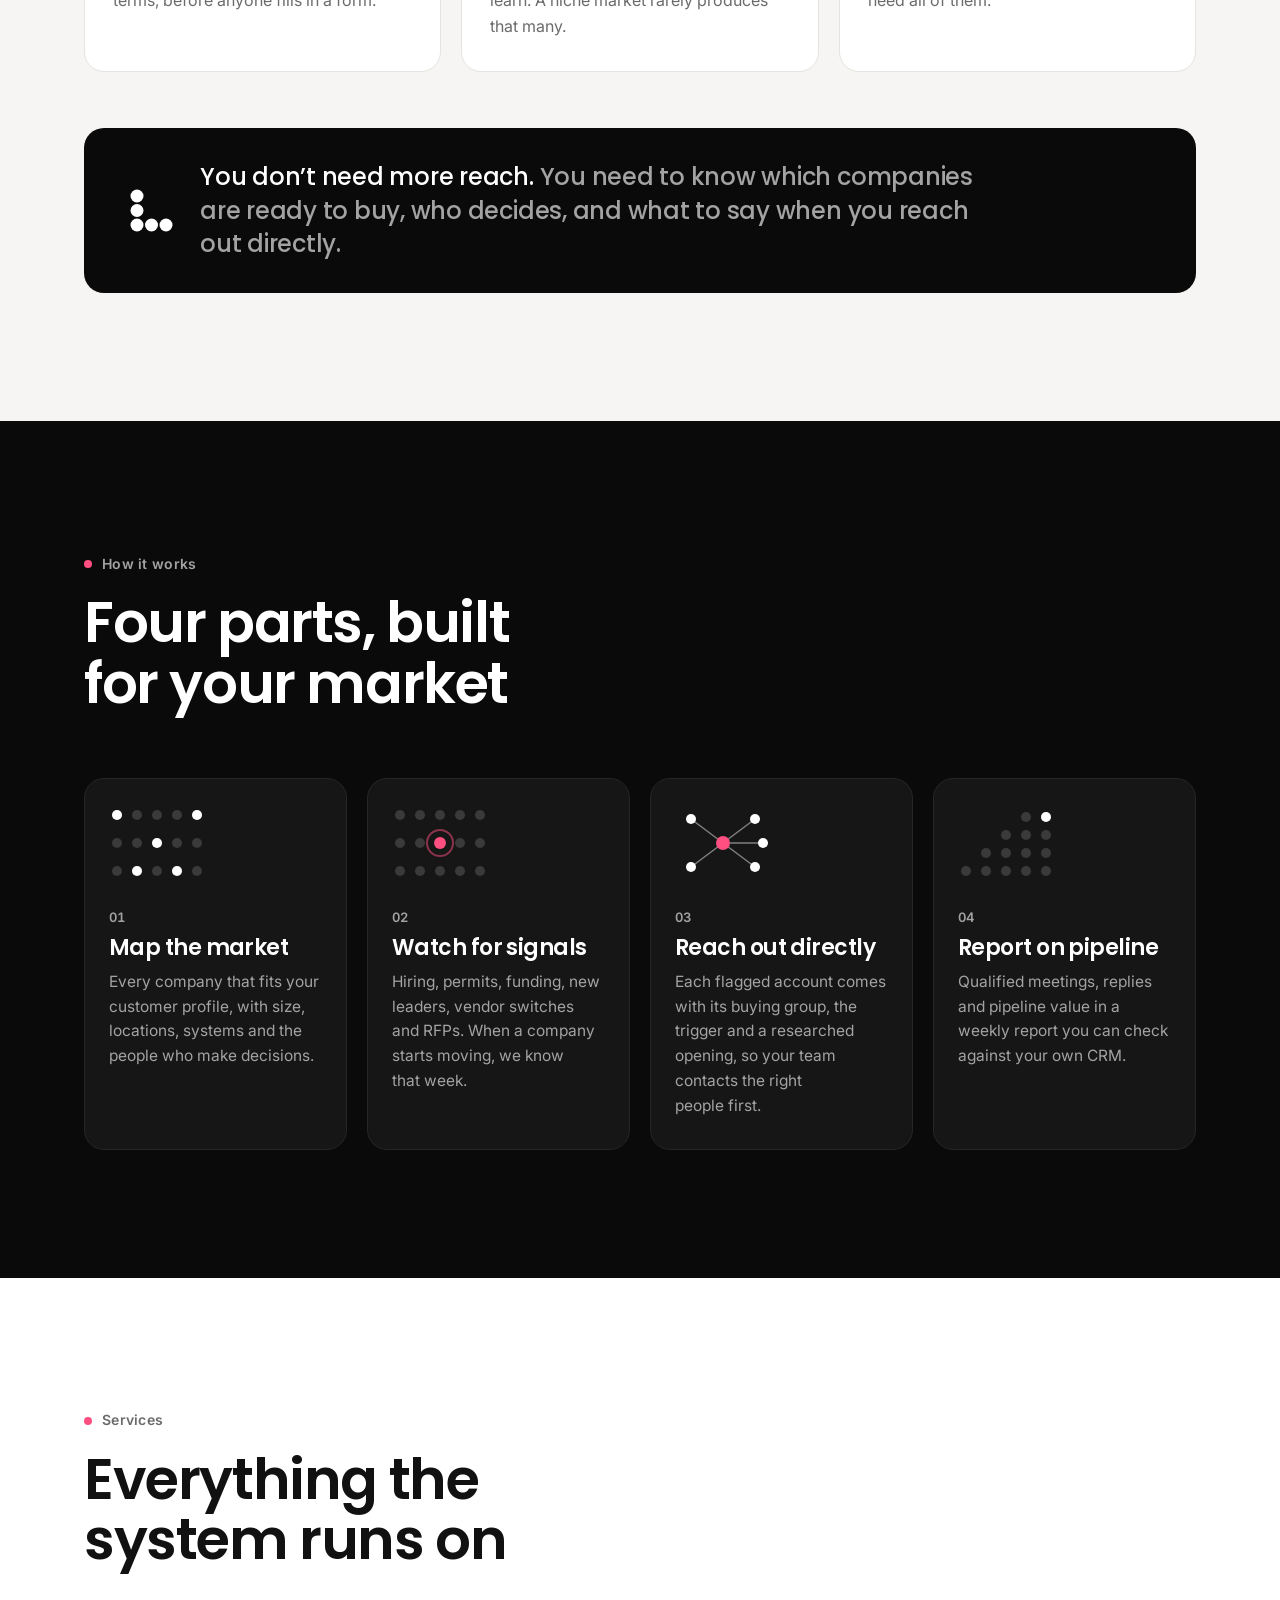
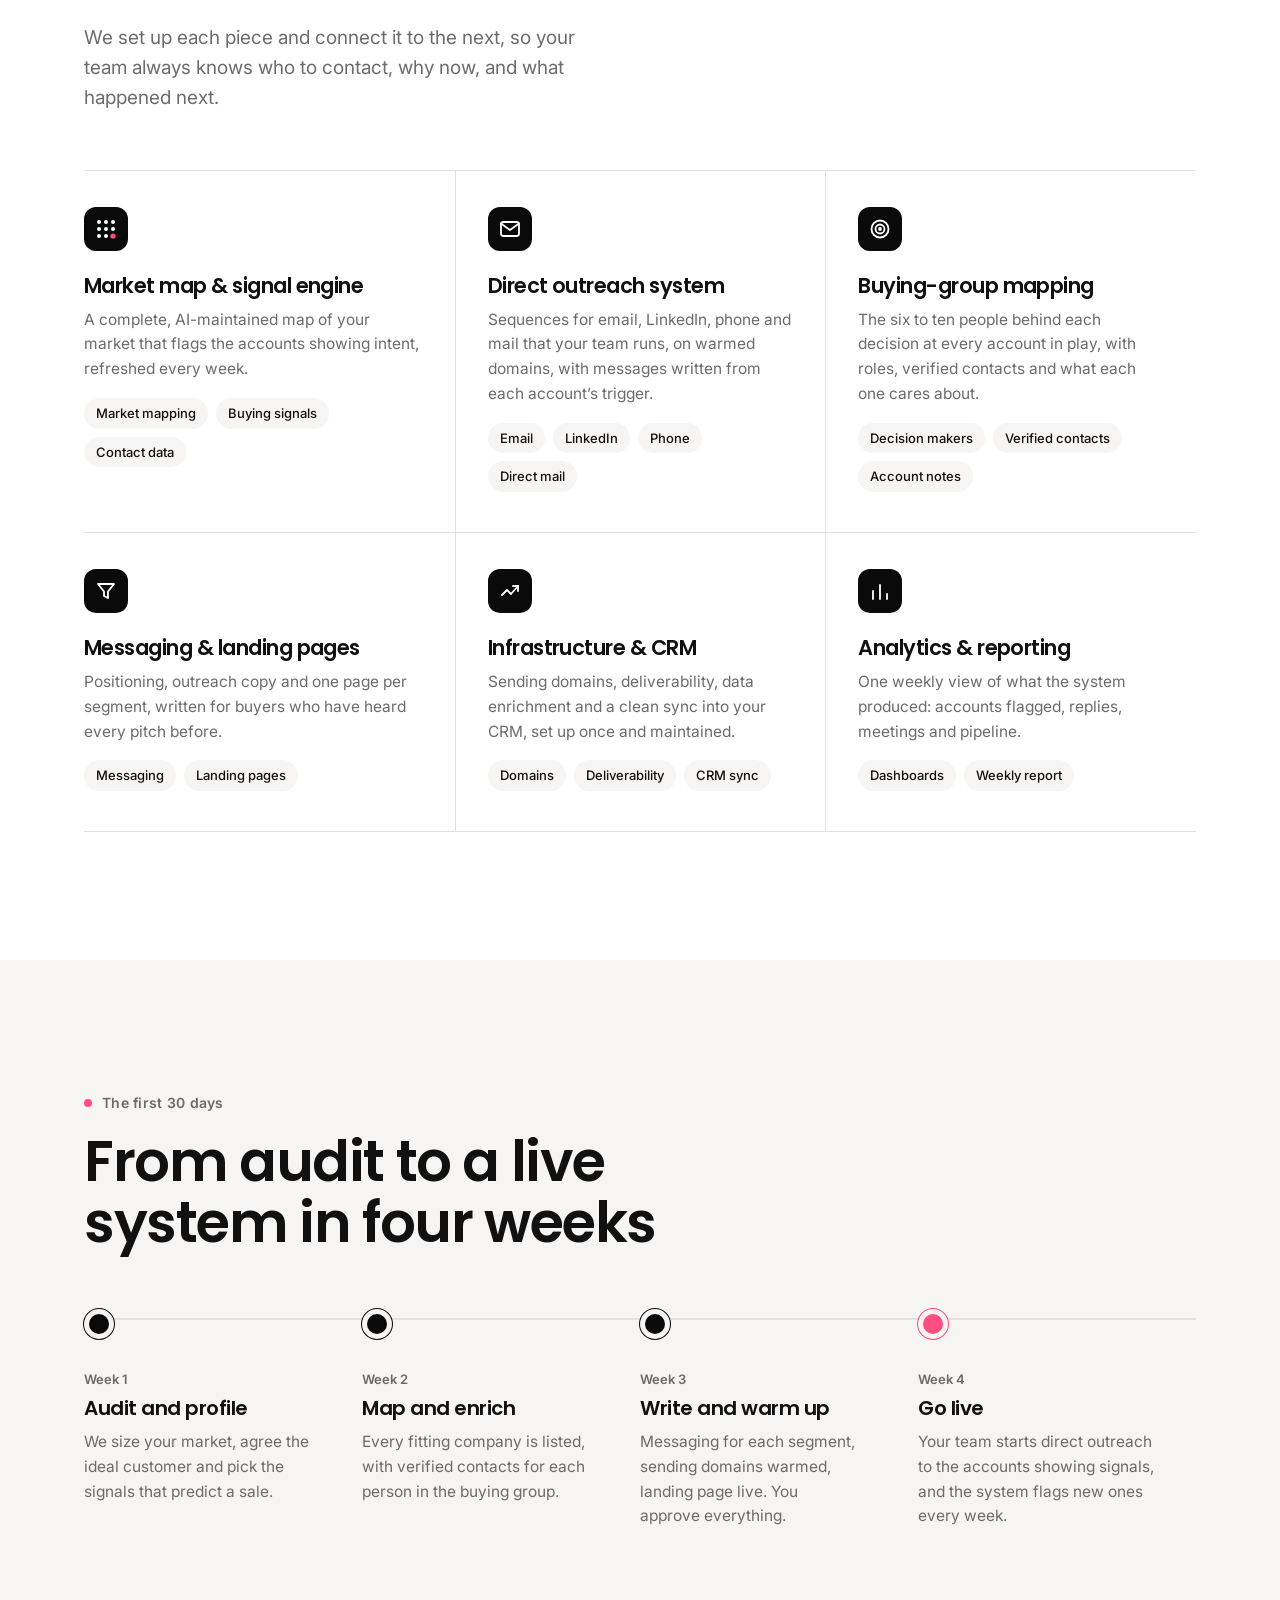
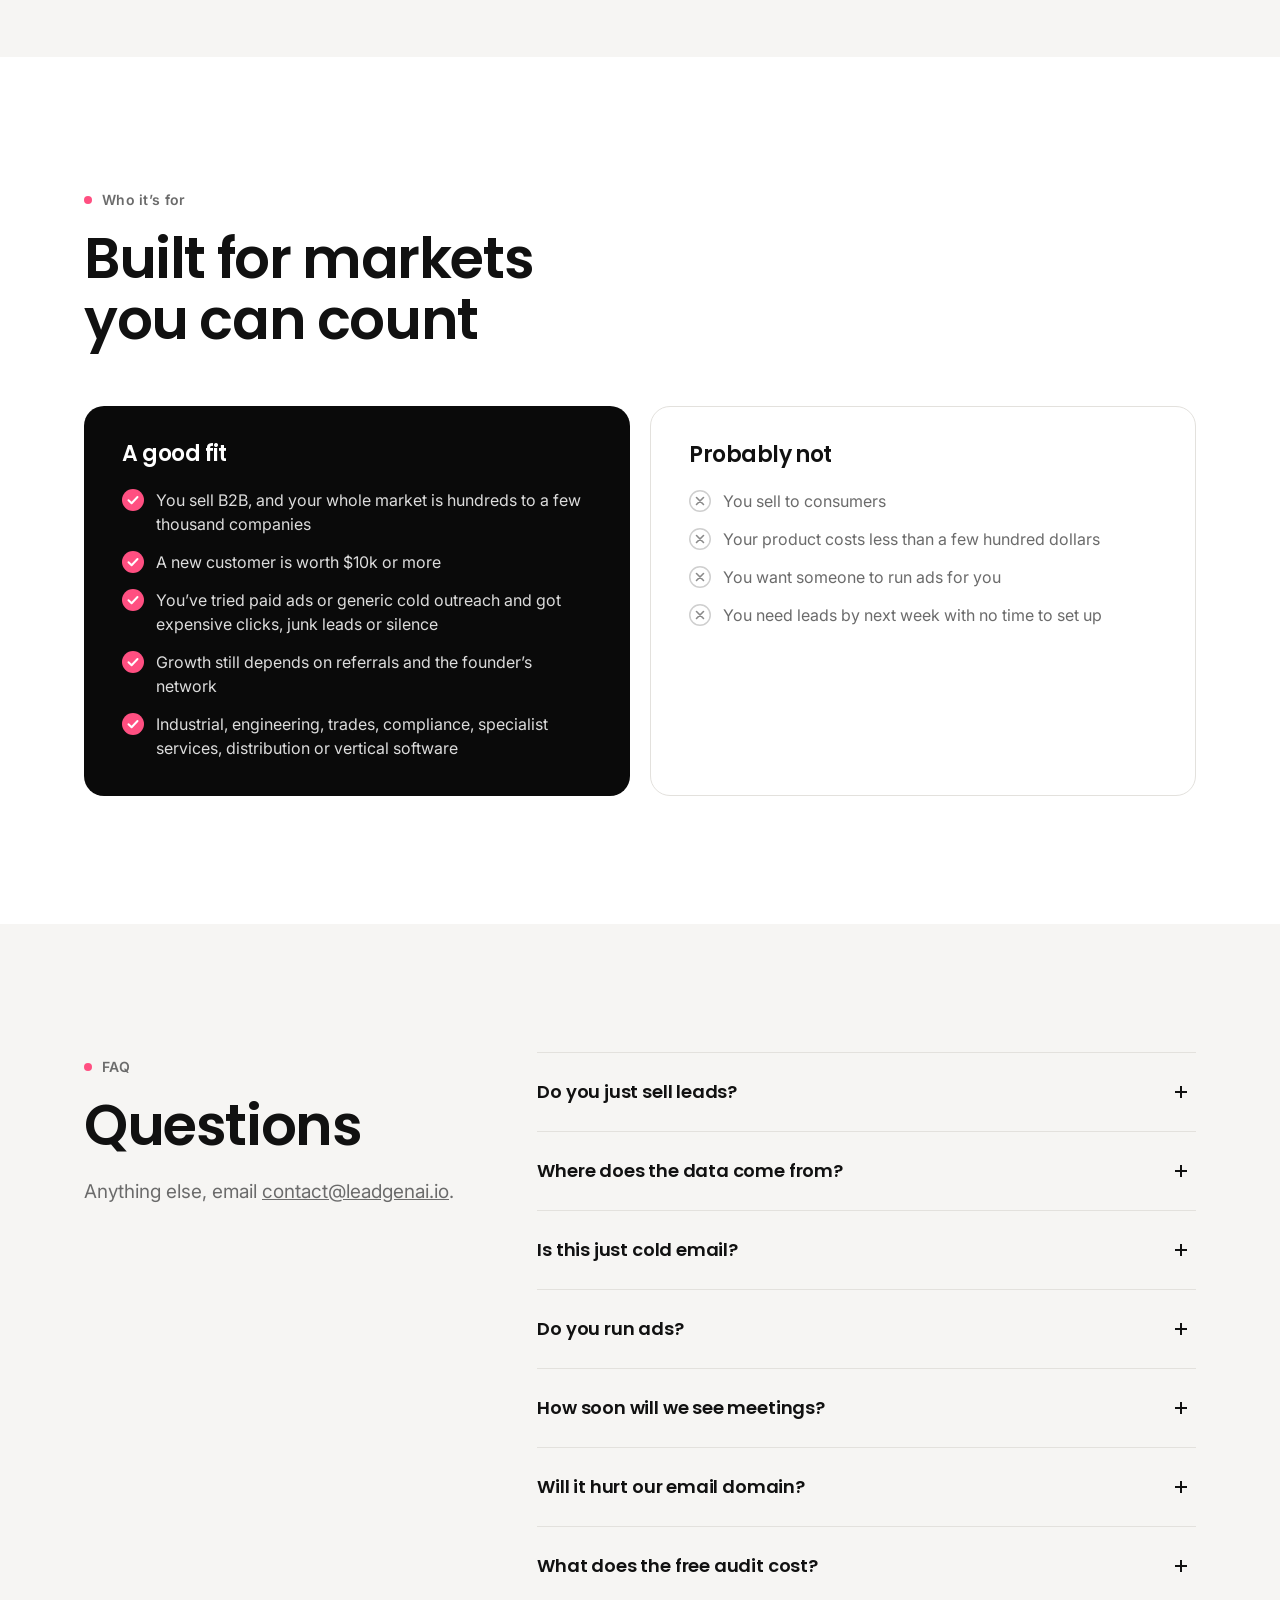
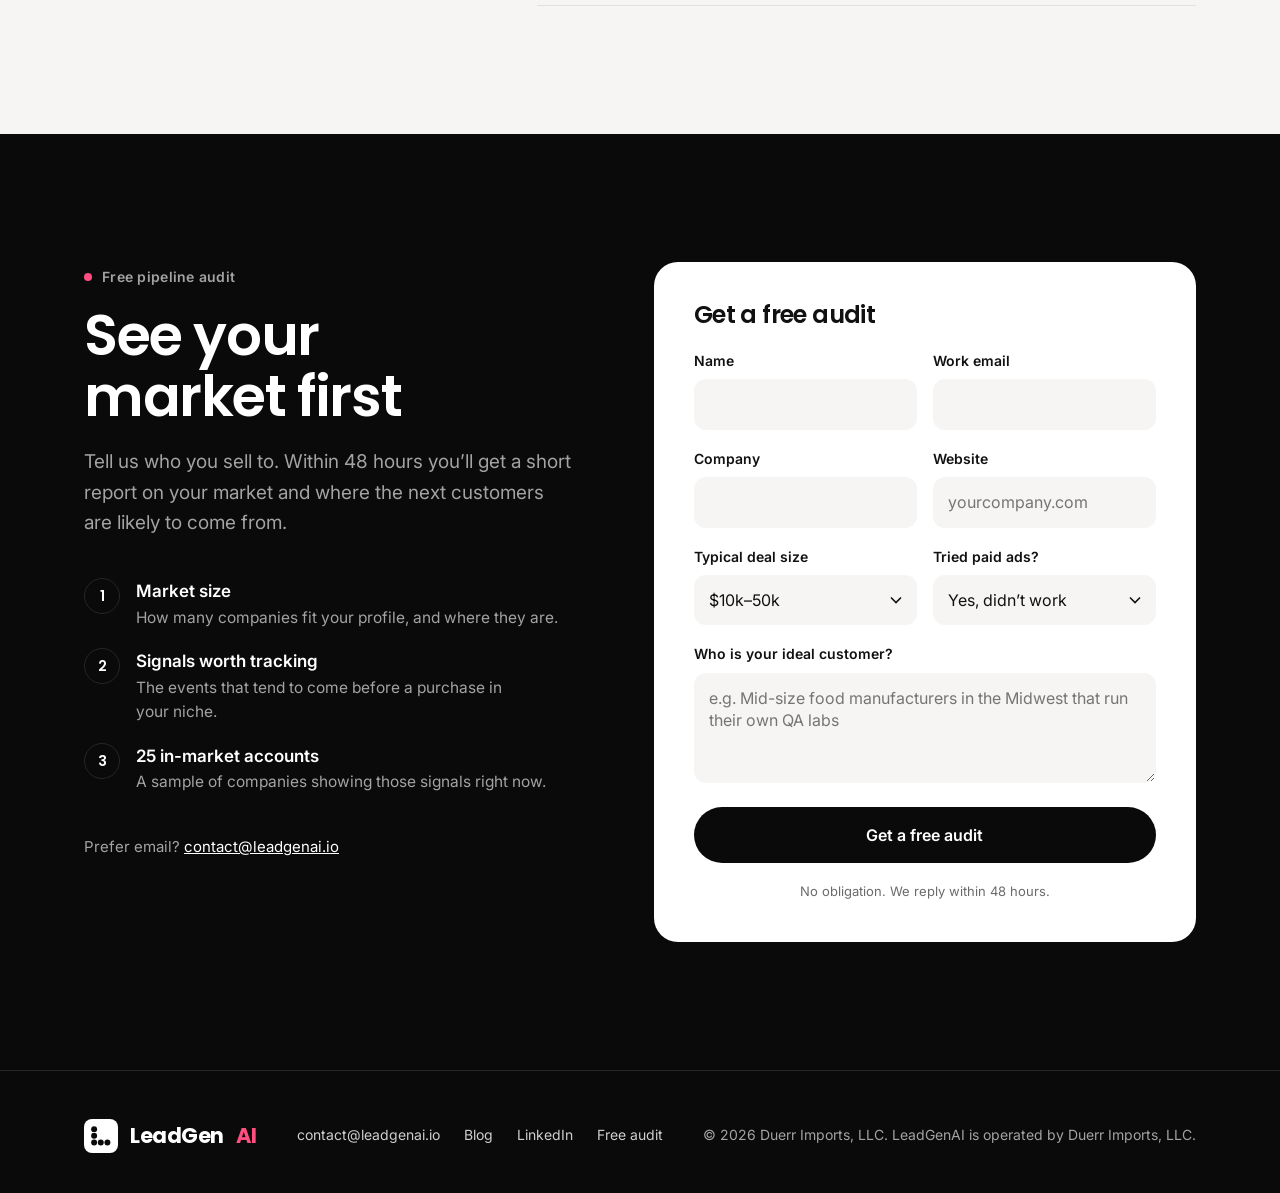
==== commit f8659d3d: "Logo: AI in brand pink across site, blog and share image Co-Authored-By: Claude Opus 5.5 <noreply@an" ====
--- a/index.html
+++ b/index.html
@@ -9,7 +9,7 @@
 <meta property="og:description" content="Not a list of leads and not an ad agency. A lead system built around your market so your team can reach the right buyers directly.">
 <meta property="og:url" content="https://leadgenai.io/">
 <meta property="og:type" content="website">
-<meta property="og:image" content="https://leadgenai.io/assets/og-image.png">
+<meta property="og:image" content="https://leadgenai.io/assets/og-image.png?v=2">
 <meta property="og:image:width" content="1200">
 <meta property="og:image:height" content="627">
 <meta property="og:image:alt" content="LeadGenAI: We build B2B lead systems">
@@ -70,6 +70,7 @@
 .logo .mark svg{width:22px;height:22px}
 .dark .logo .mark,.nav .logo .mark,footer.site .logo .mark{background:var(--white)}
 .logo .mark circle{fill:var(--white)}
+.logo .ai{color:var(--pink)}
 .dark .logo .mark circle,.nav .logo .mark circle,footer.site .logo .mark circle{fill:var(--black)}
 
 /* Nav */
@@ -261,7 +262,7 @@
   <div class="wrap">
     <a class="logo" href="#top" aria-label="LeadGenAI home">
       <span class="mark"><svg viewBox="0 0 48 48" aria-hidden="true"><g><circle cx="9" cy="9" r="6.5"/><circle cx="9" cy="23.5" r="6.5"/><circle cx="9" cy="38" r="6.5"/><circle cx="23.5" cy="38" r="6.5"/><circle cx="38" cy="38" r="6.5"/></g></svg></span>
-      LeadGenAI
+      LeadGen<span class="ai">AI</span>
     </a>
     <ul>
       <li><a href="#why">Why ads stall</a></li>
@@ -520,7 +521,7 @@
 
 <footer class="site">
   <div class="wrap">
-    <a class="logo" href="#top"><span class="mark"><svg viewBox="0 0 48 48" aria-hidden="true"><g><circle cx="9" cy="9" r="6.5"/><circle cx="9" cy="23.5" r="6.5"/><circle cx="9" cy="38" r="6.5"/><circle cx="23.5" cy="38" r="6.5"/><circle cx="38" cy="38" r="6.5"/></g></svg></span>LeadGenAI</a>
+    <a class="logo" href="#top"><span class="mark"><svg viewBox="0 0 48 48" aria-hidden="true"><g><circle cx="9" cy="9" r="6.5"/><circle cx="9" cy="23.5" r="6.5"/><circle cx="9" cy="38" r="6.5"/><circle cx="23.5" cy="38" r="6.5"/><circle cx="38" cy="38" r="6.5"/></g></svg></span>LeadGen<span class="ai">AI</span></a>
     <nav>
       <a href="mailto:contact@leadgenai.io">contact@leadgenai.io</a>
       <a href="/blog/">Blog</a>
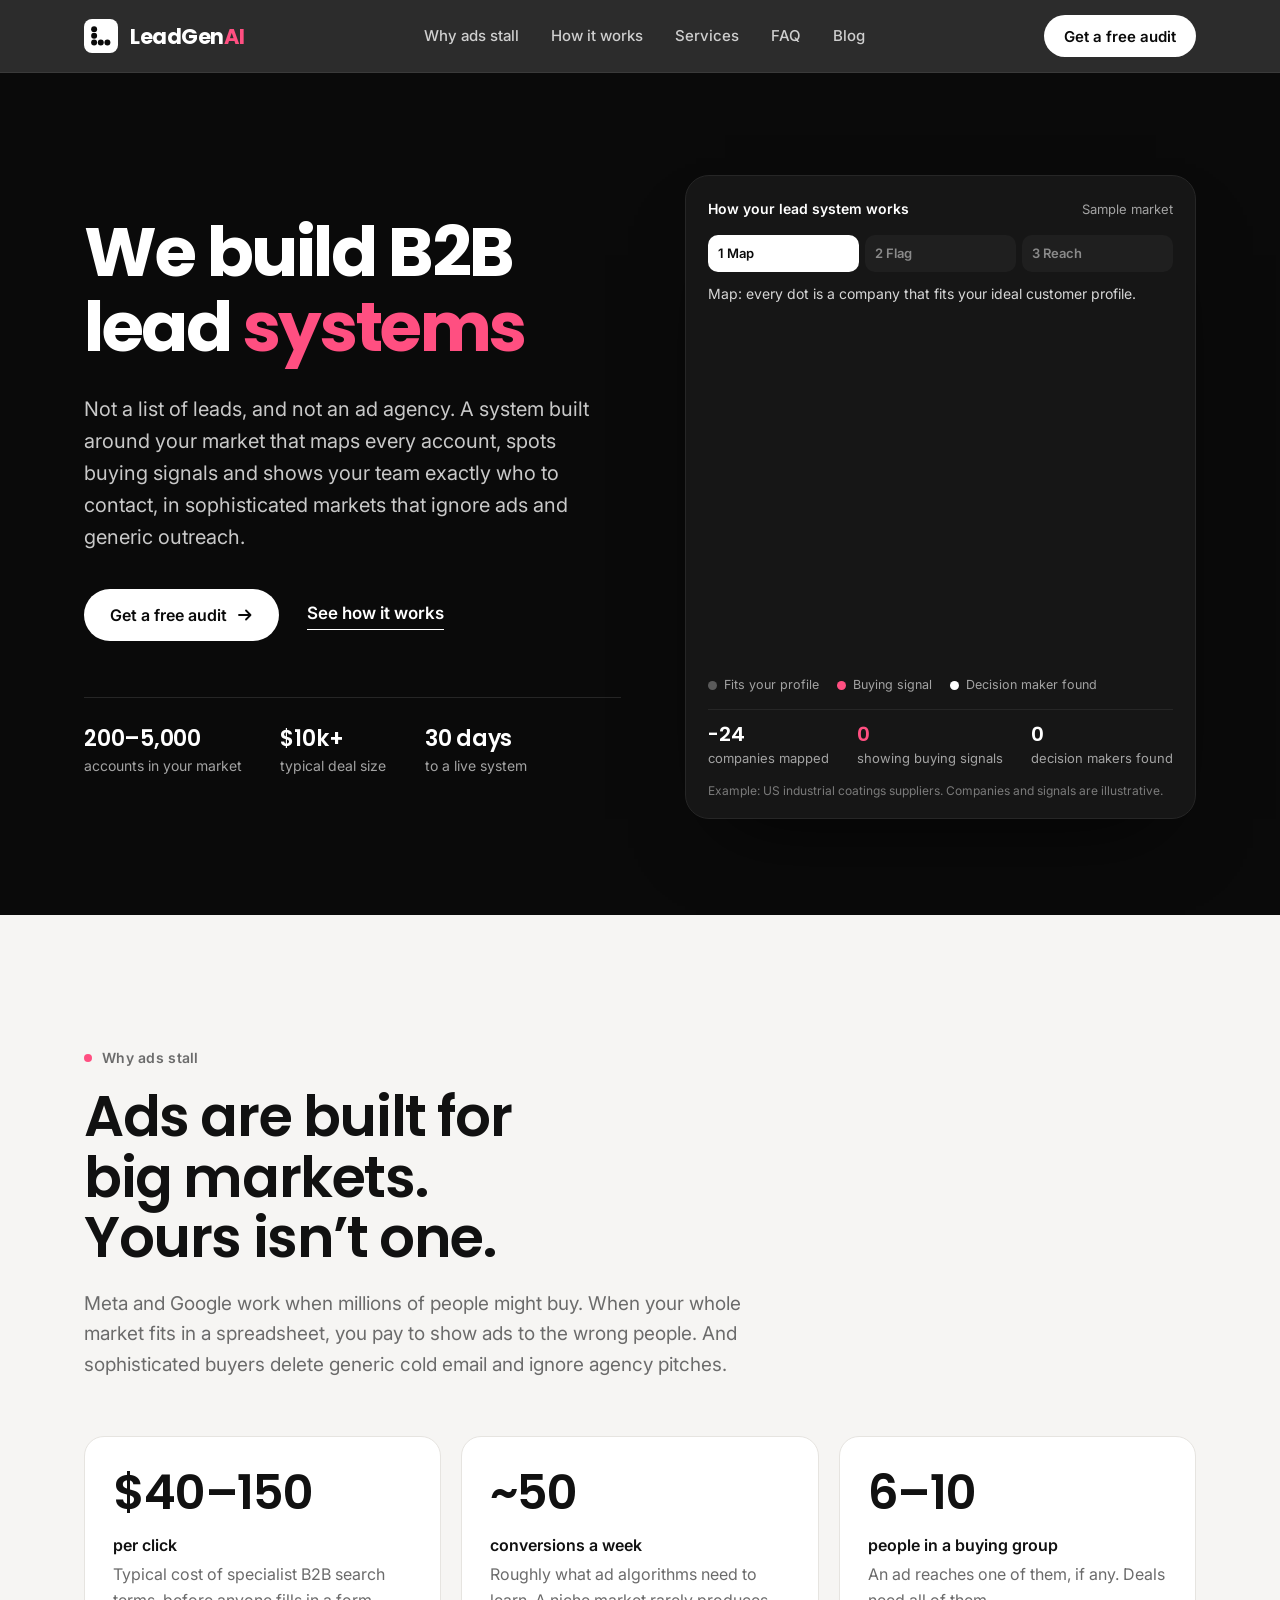
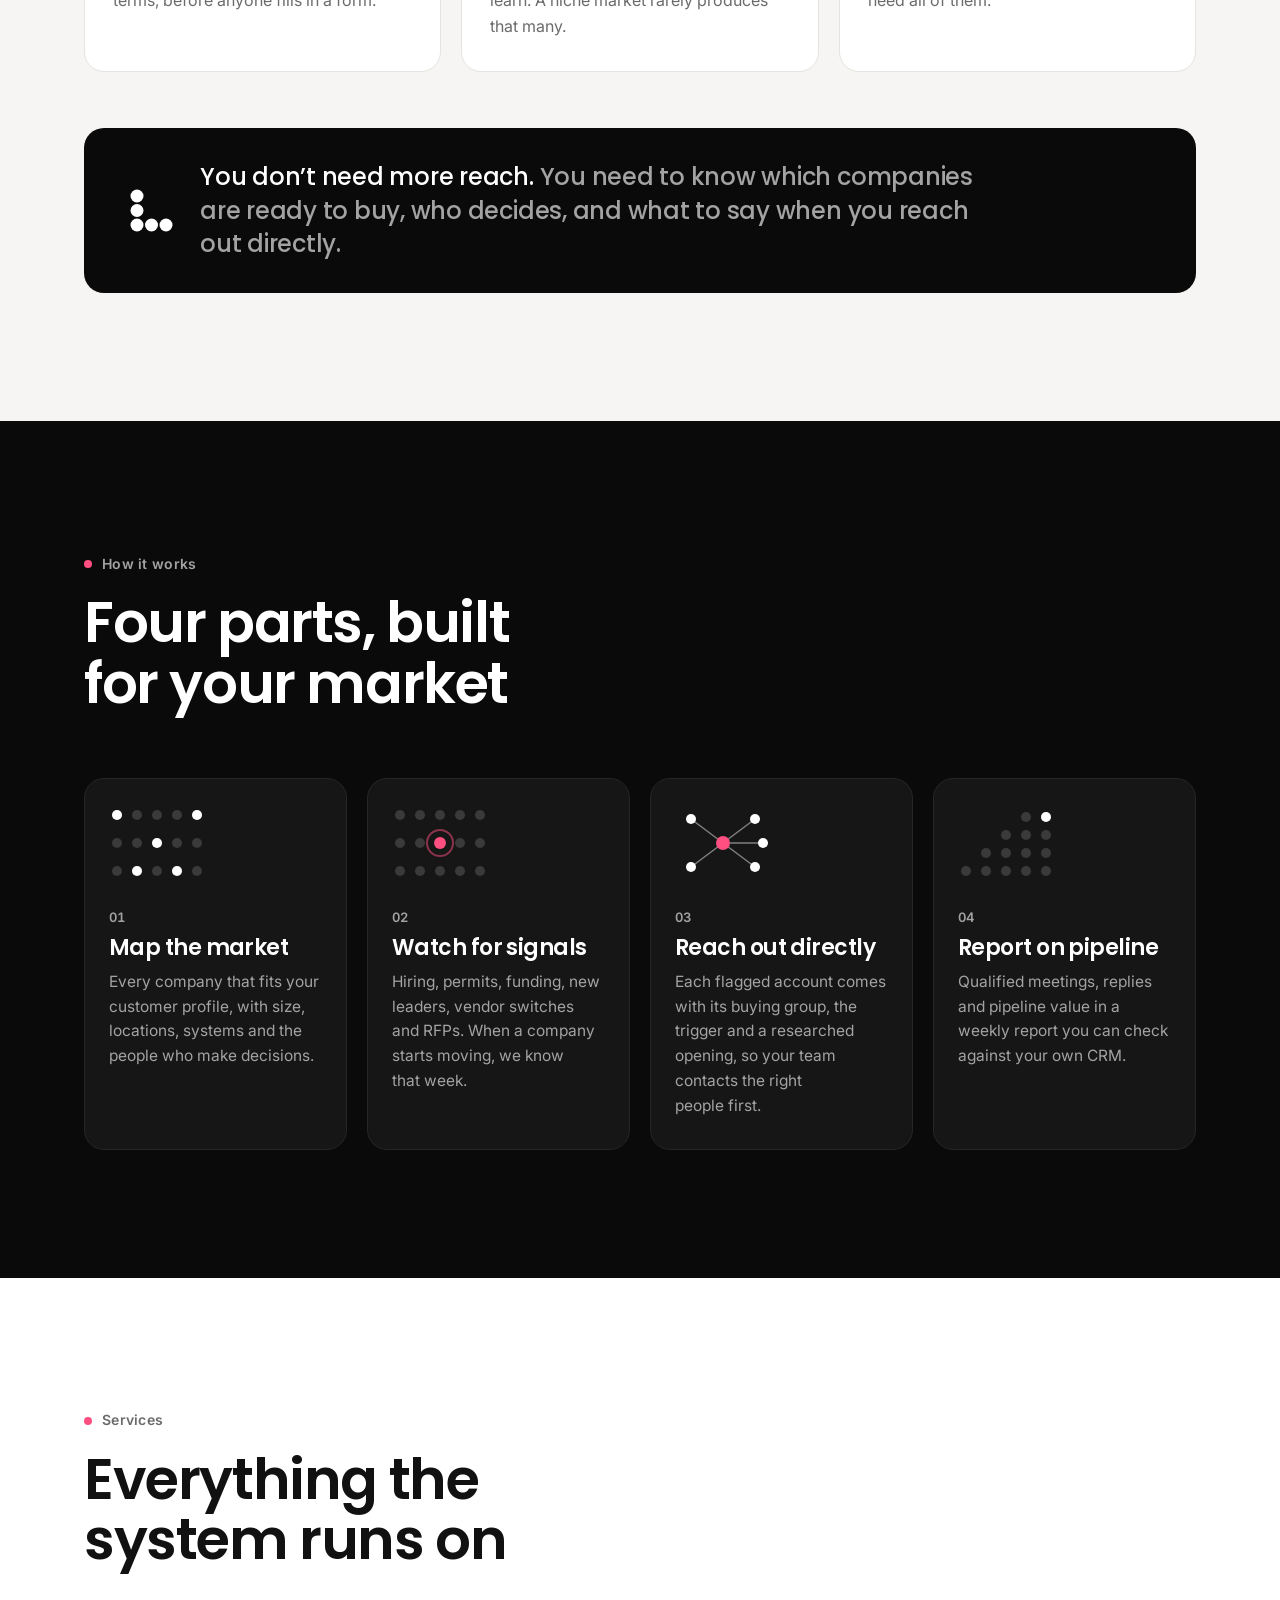
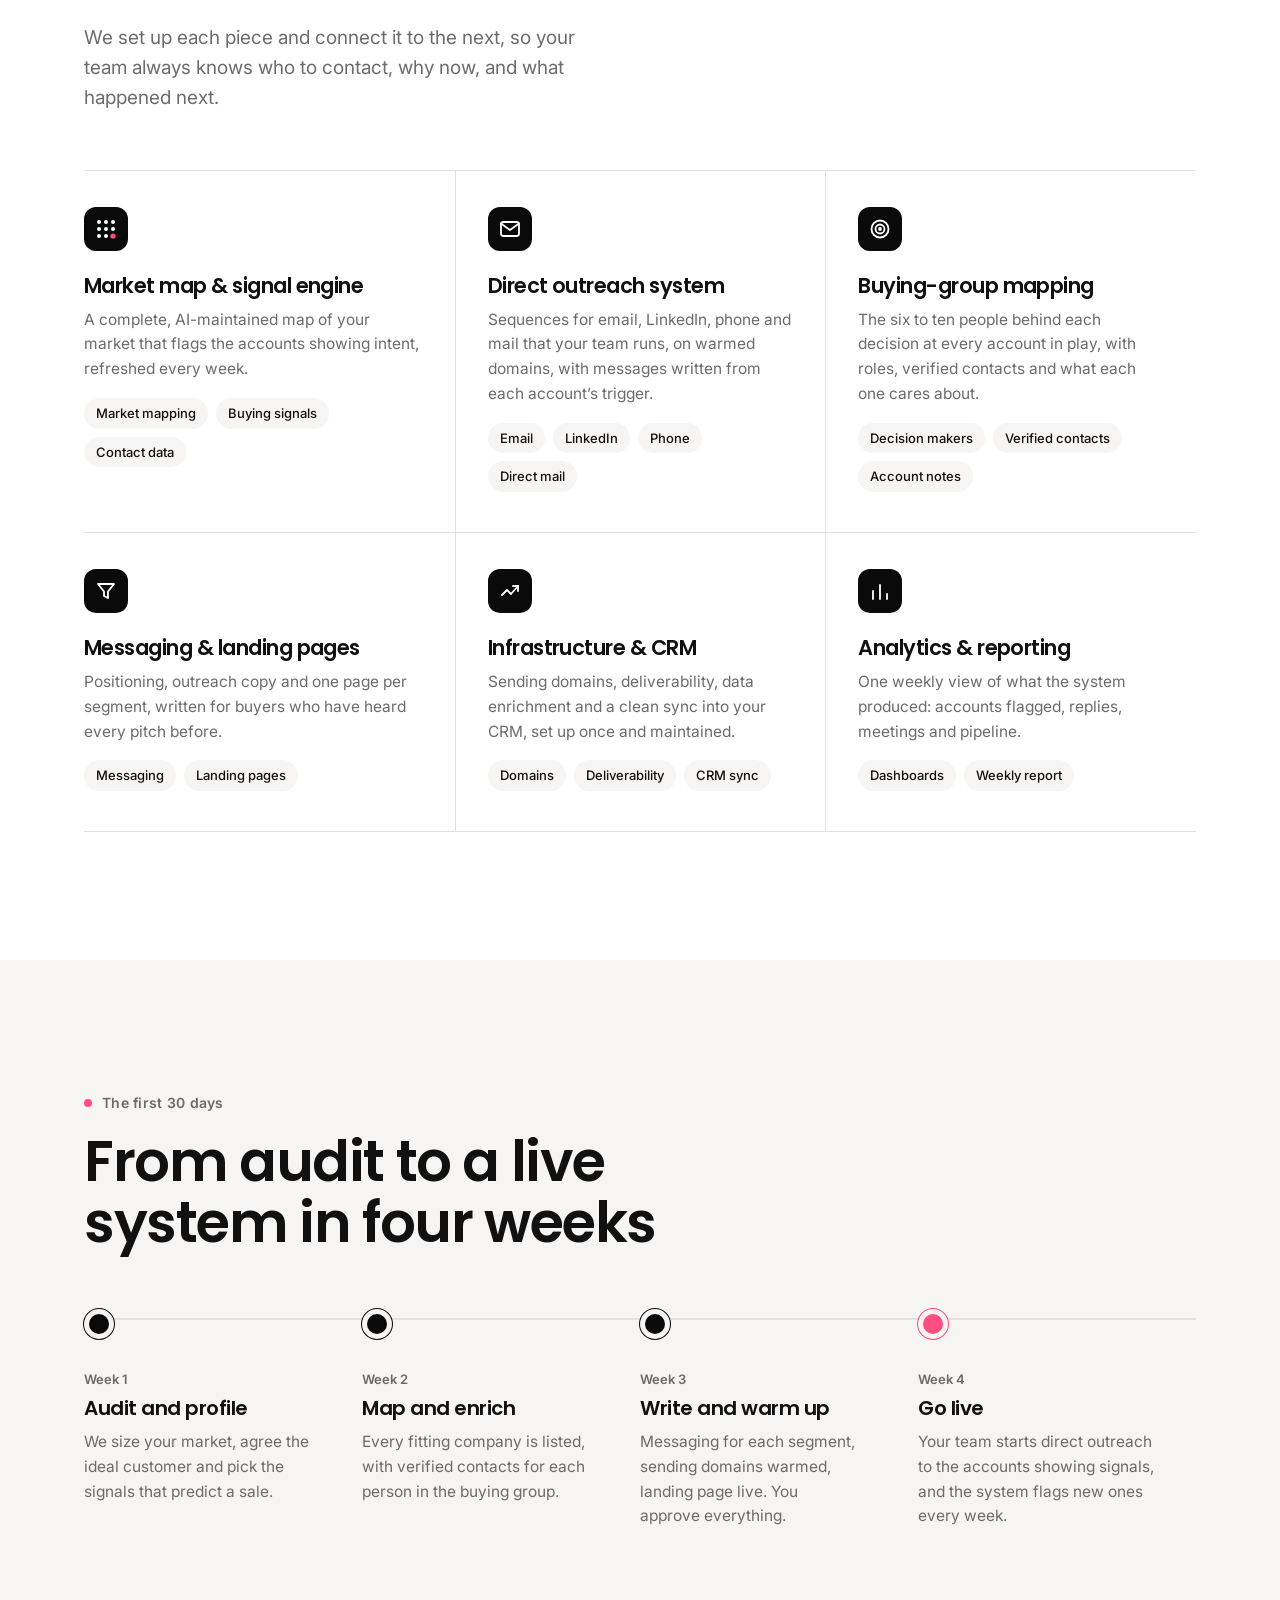
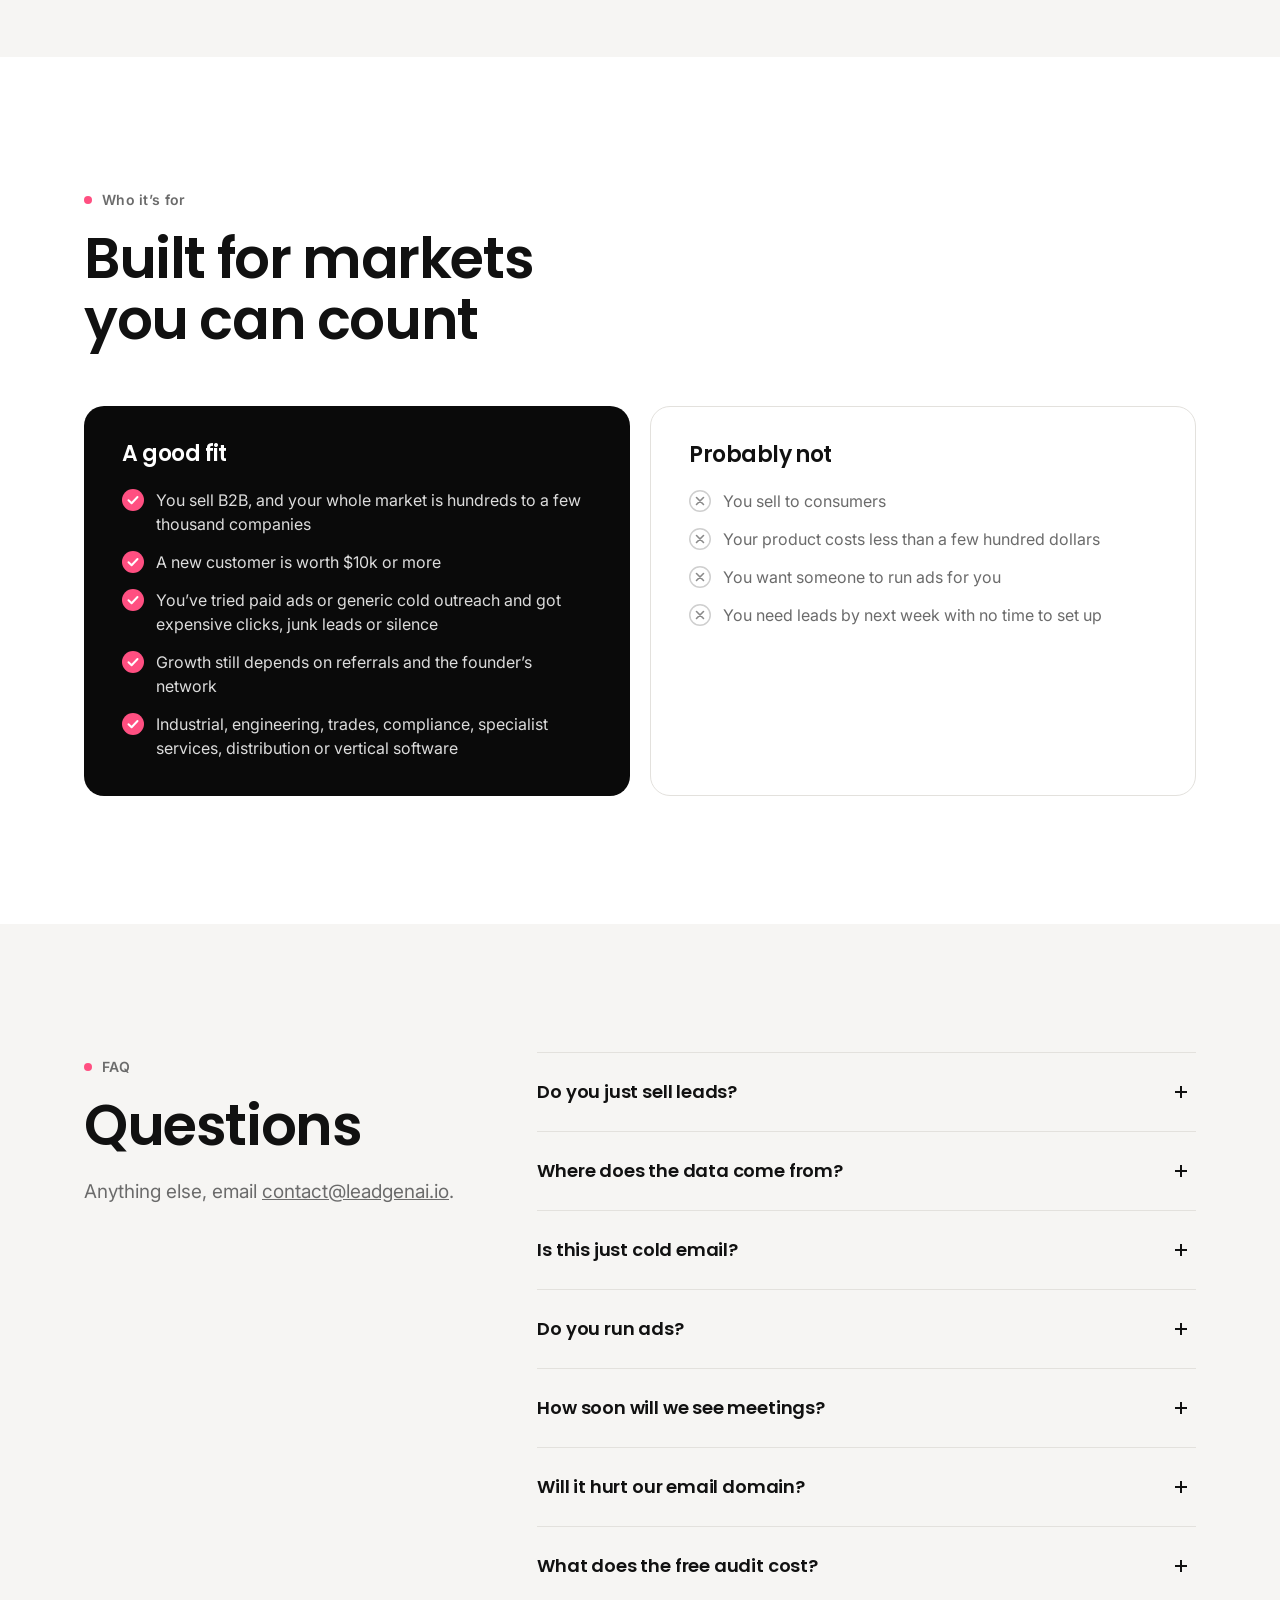
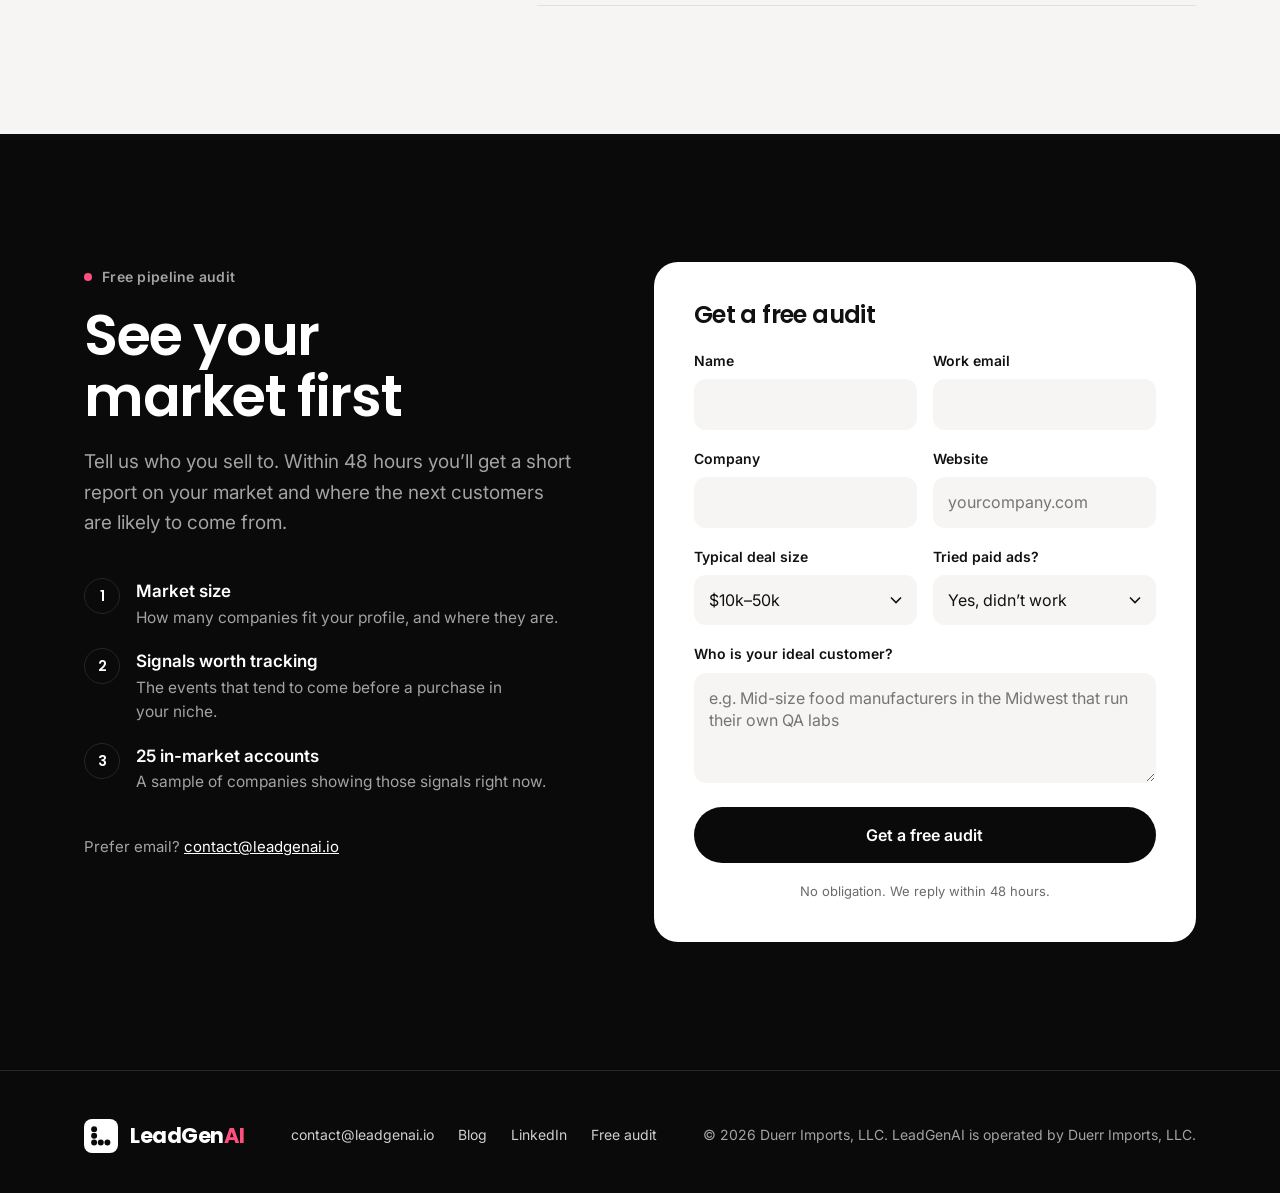
==== commit 0fe91799: "Logo: keep LeadGenAI wordmark as one word Co-Authored-By: Claude Opus 5.5 <noreply@anthropic.com>" ====
--- a/index.html
+++ b/index.html
@@ -262,7 +262,7 @@
   <div class="wrap">
     <a class="logo" href="#top" aria-label="LeadGenAI home">
       <span class="mark"><svg viewBox="0 0 48 48" aria-hidden="true"><g><circle cx="9" cy="9" r="6.5"/><circle cx="9" cy="23.5" r="6.5"/><circle cx="9" cy="38" r="6.5"/><circle cx="23.5" cy="38" r="6.5"/><circle cx="38" cy="38" r="6.5"/></g></svg></span>
-      LeadGen<span class="ai">AI</span>
+      <span>LeadGen<span class="ai">AI</span></span>
     </a>
     <ul>
       <li><a href="#why">Why ads stall</a></li>
@@ -521,7 +521,7 @@
 
 <footer class="site">
   <div class="wrap">
-    <a class="logo" href="#top"><span class="mark"><svg viewBox="0 0 48 48" aria-hidden="true"><g><circle cx="9" cy="9" r="6.5"/><circle cx="9" cy="23.5" r="6.5"/><circle cx="9" cy="38" r="6.5"/><circle cx="23.5" cy="38" r="6.5"/><circle cx="38" cy="38" r="6.5"/></g></svg></span>LeadGen<span class="ai">AI</span></a>
+    <a class="logo" href="#top"><span class="mark"><svg viewBox="0 0 48 48" aria-hidden="true"><g><circle cx="9" cy="9" r="6.5"/><circle cx="9" cy="23.5" r="6.5"/><circle cx="9" cy="38" r="6.5"/><circle cx="23.5" cy="38" r="6.5"/><circle cx="38" cy="38" r="6.5"/></g></svg></span><span>LeadGen<span class="ai">AI</span></span></a>
     <nav>
       <a href="mailto:contact@leadgenai.io">contact@leadgenai.io</a>
       <a href="/blog/">Blog</a>
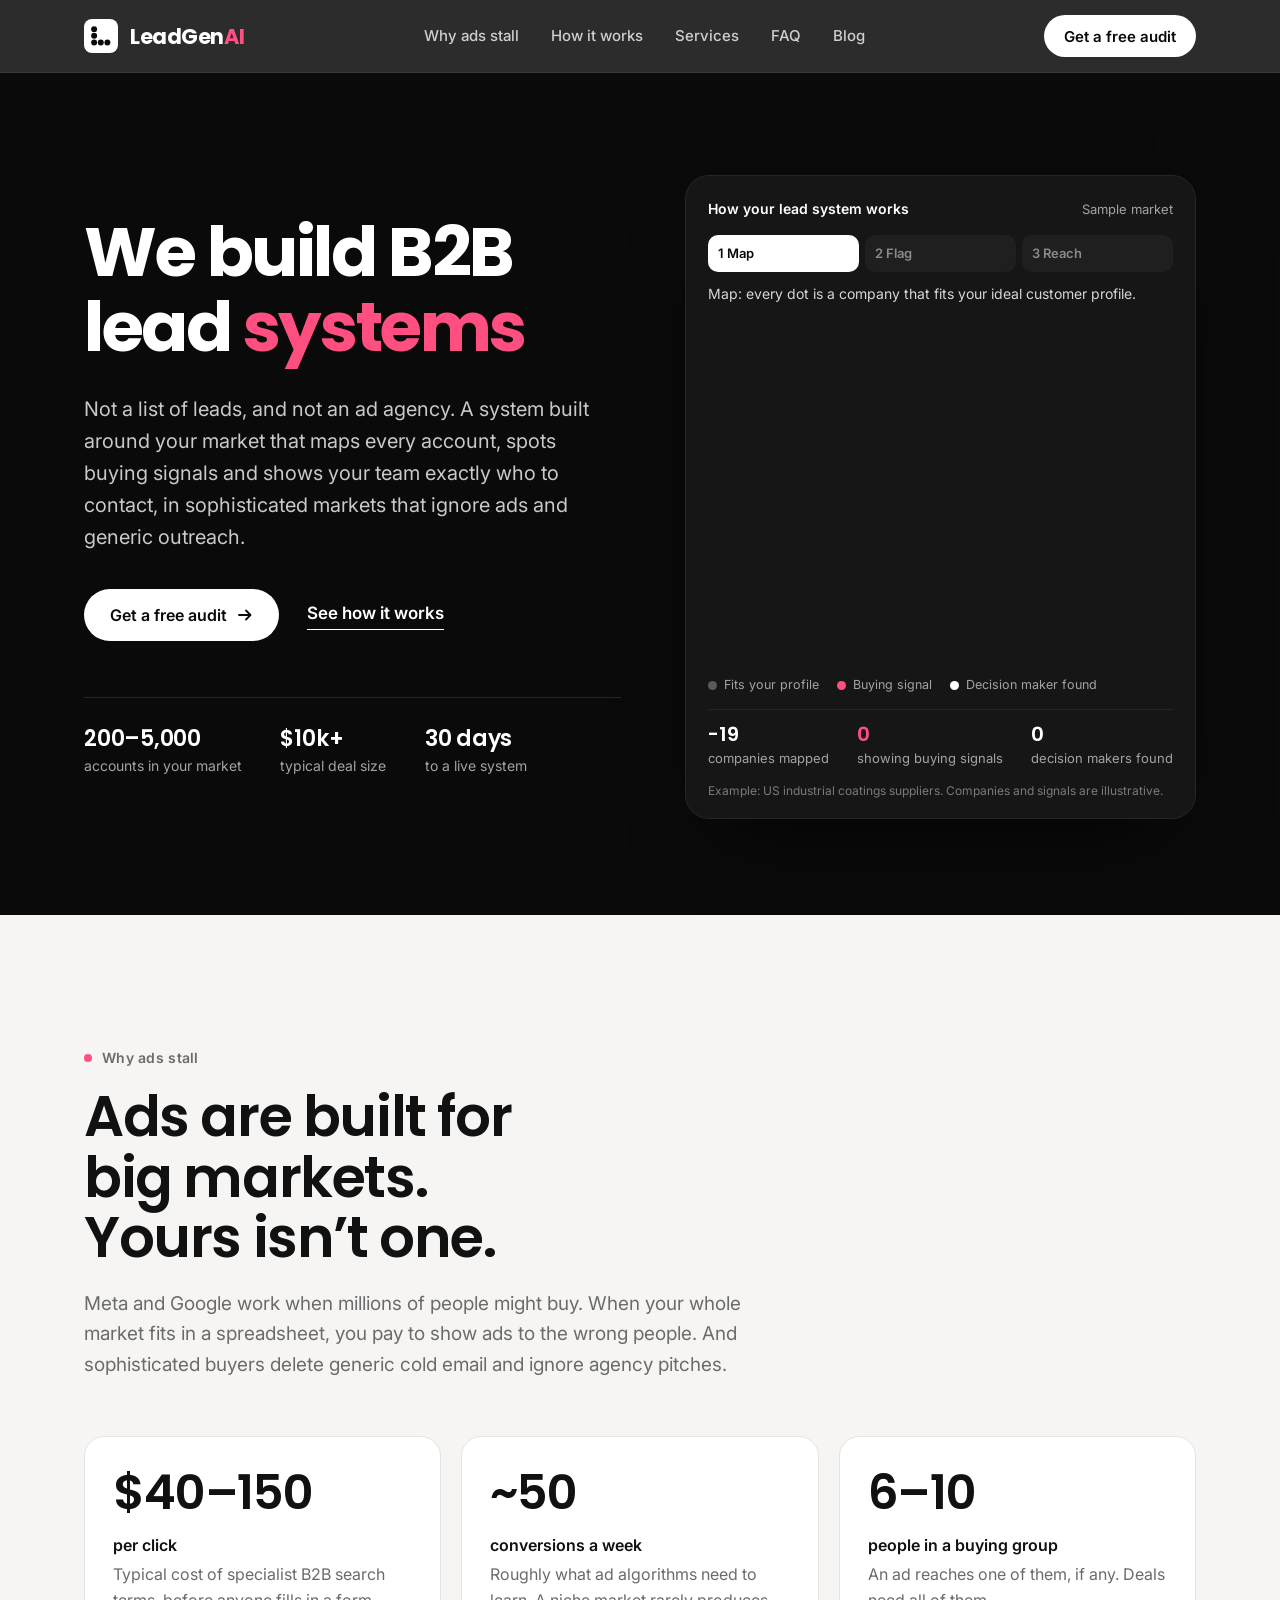
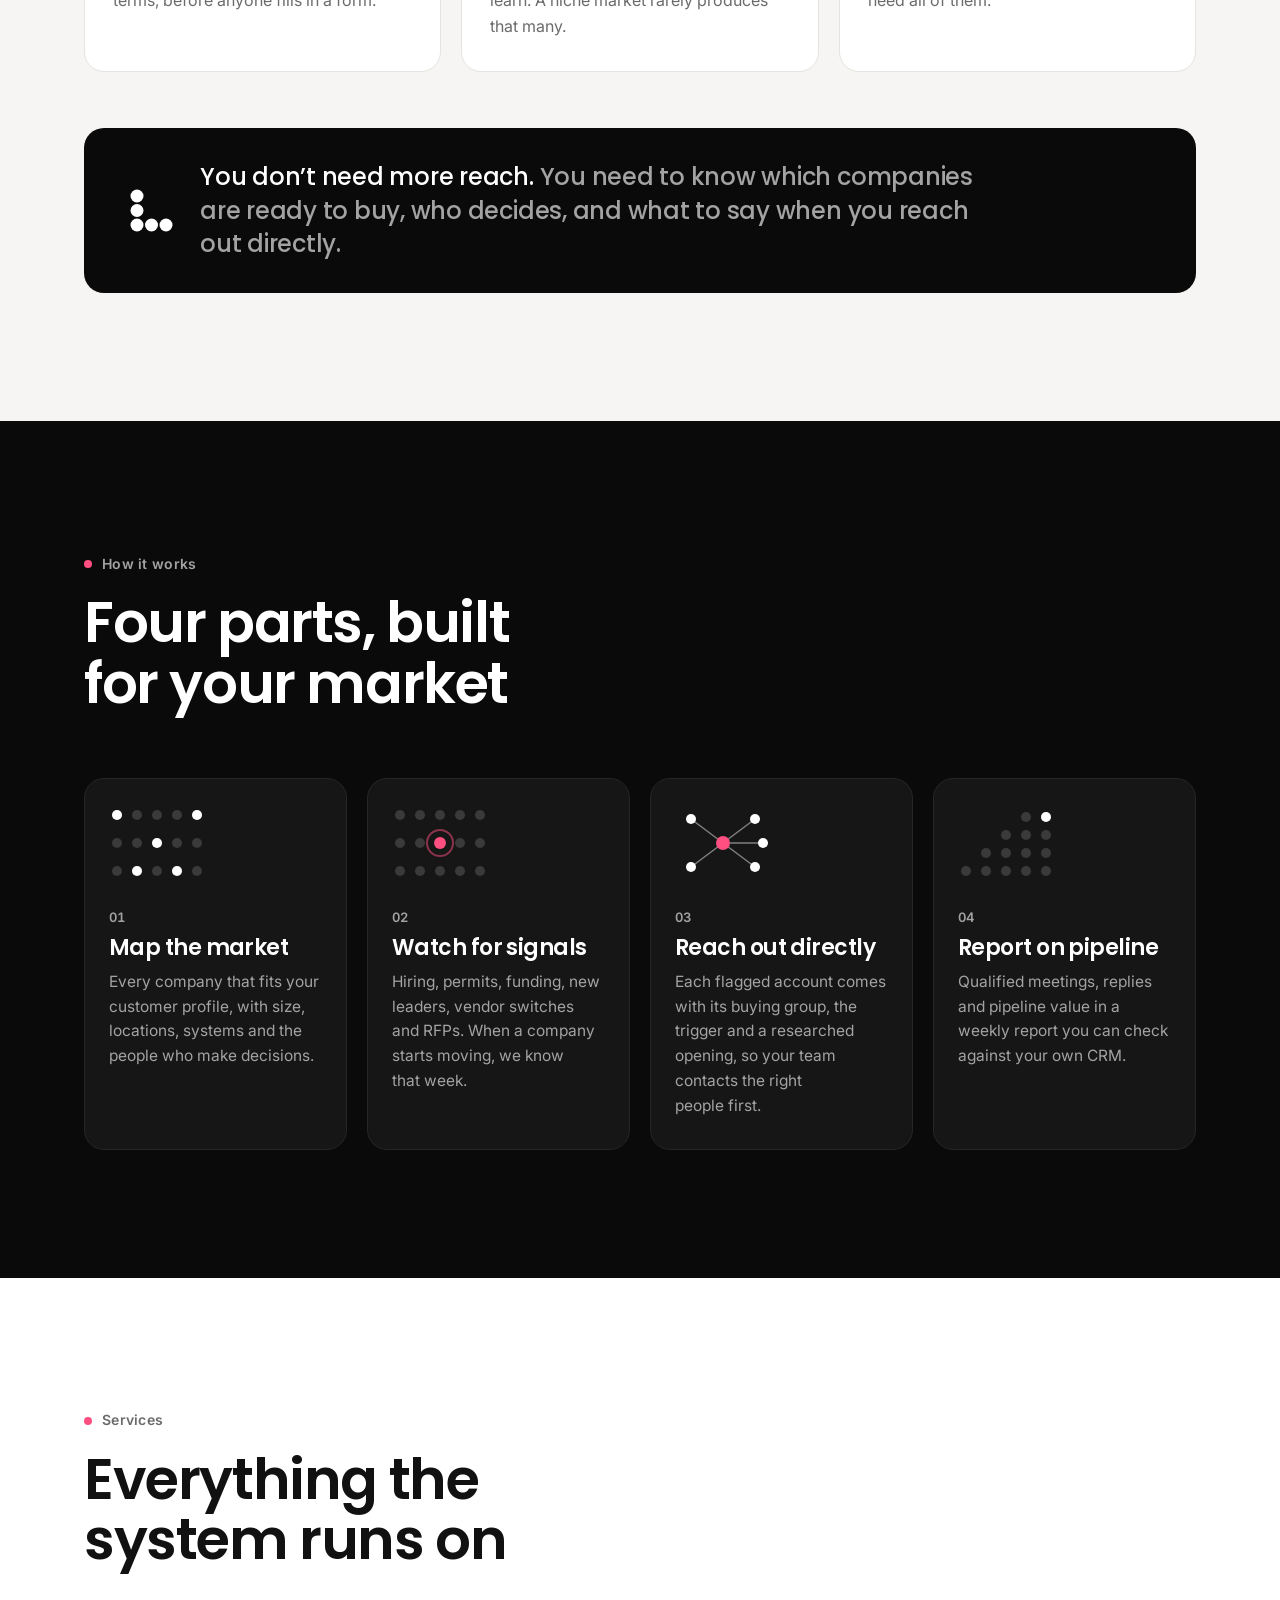
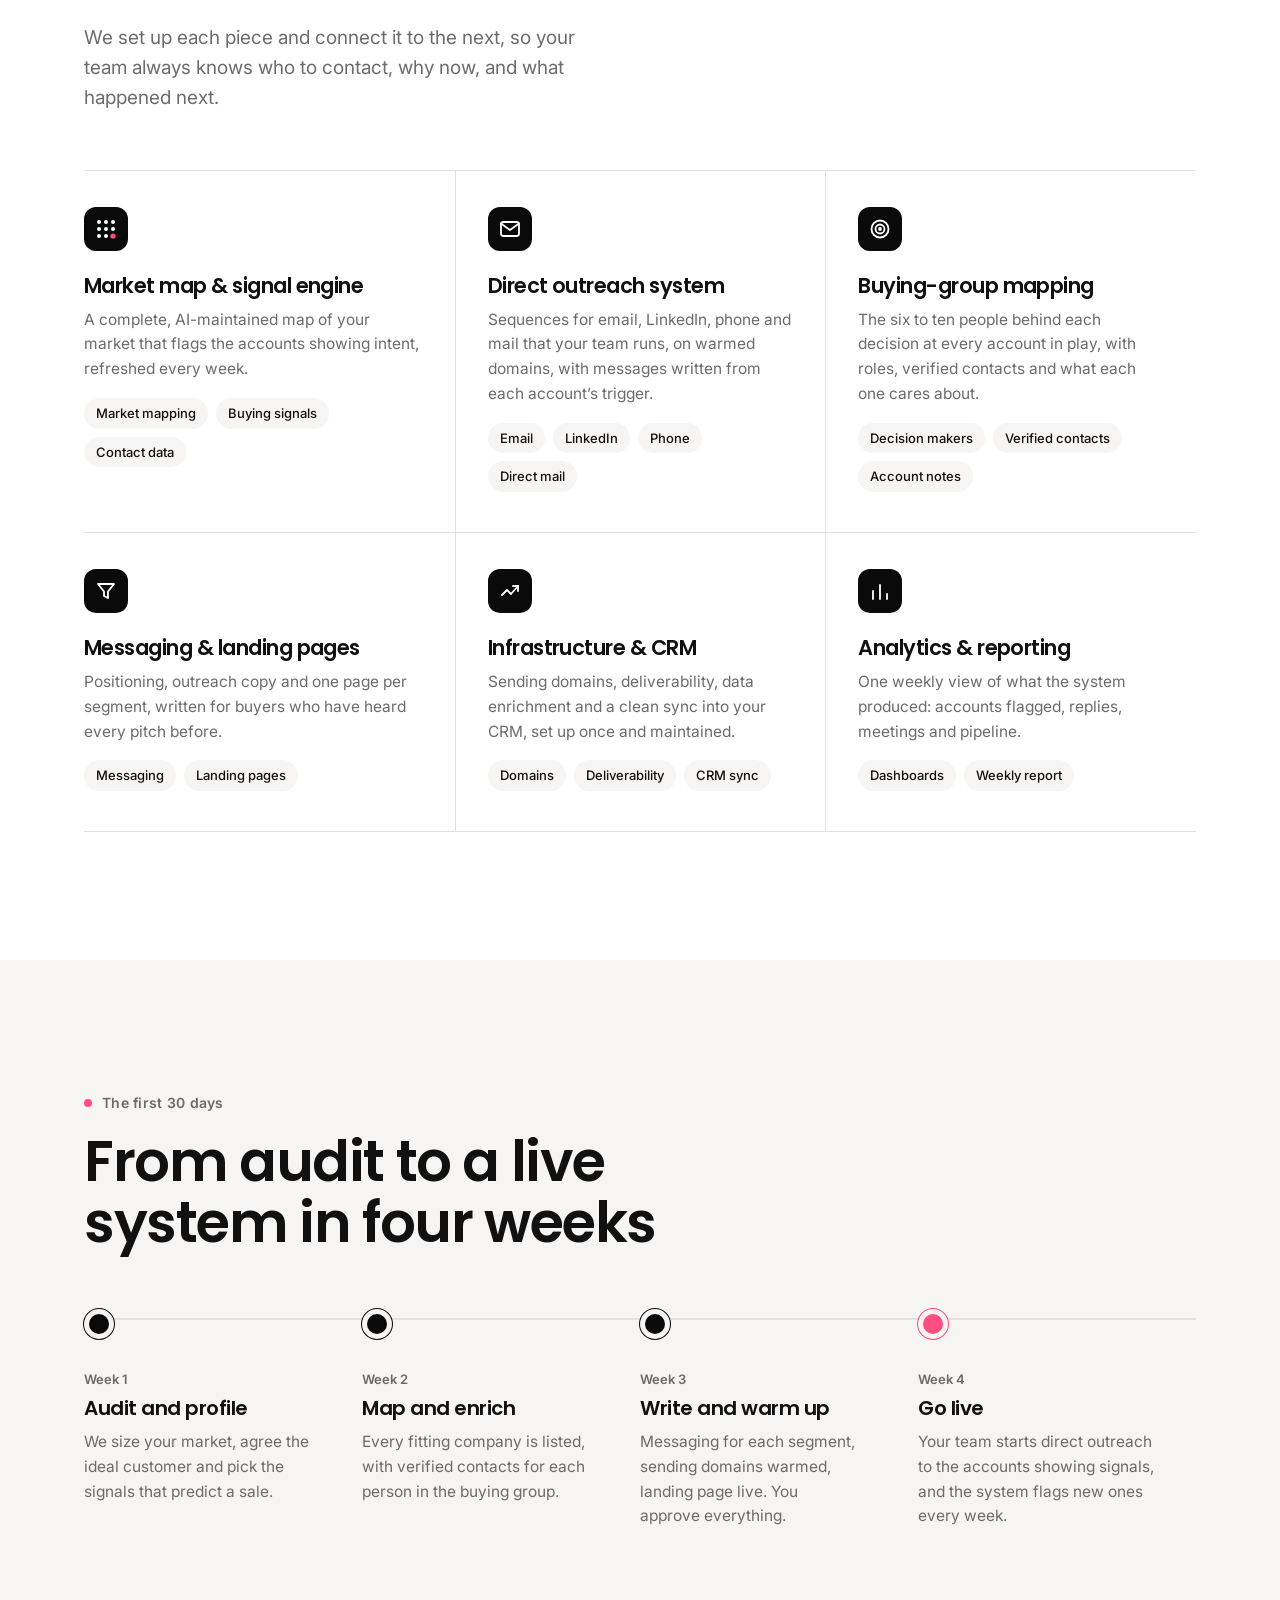
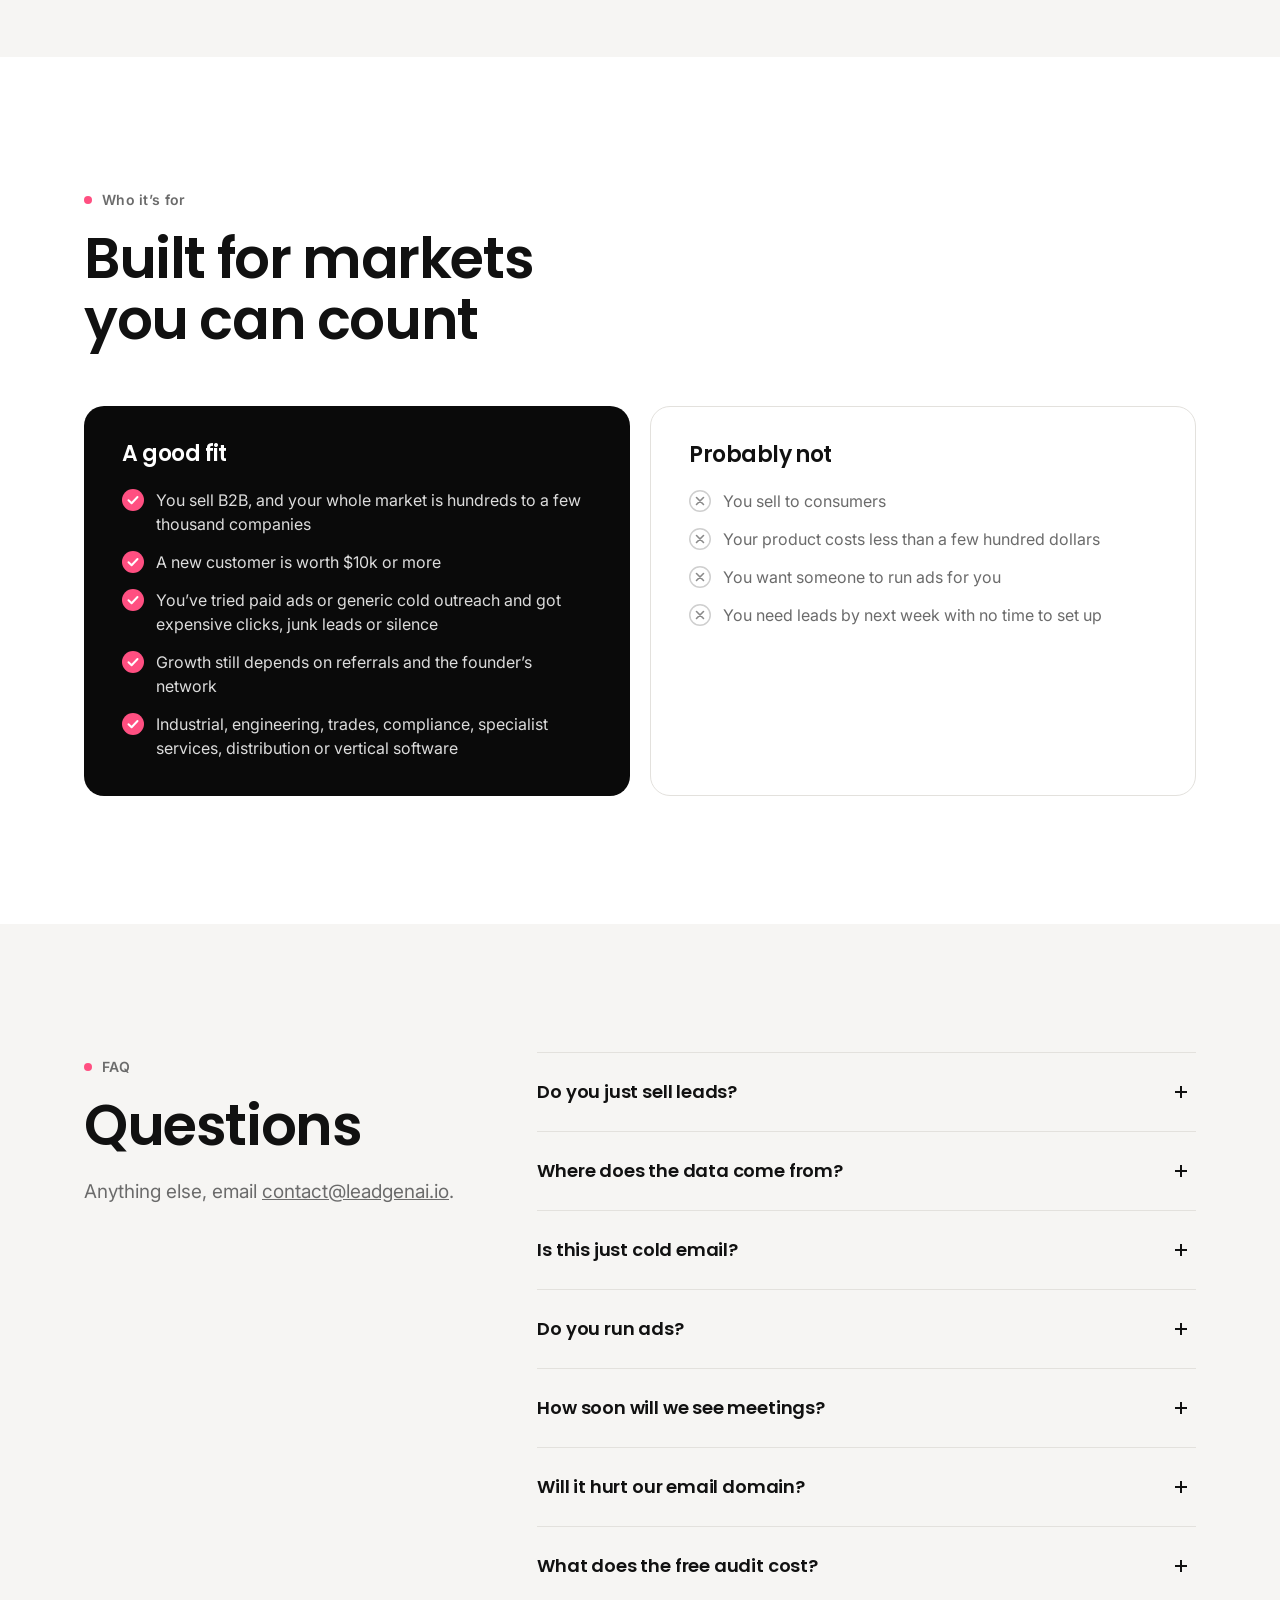
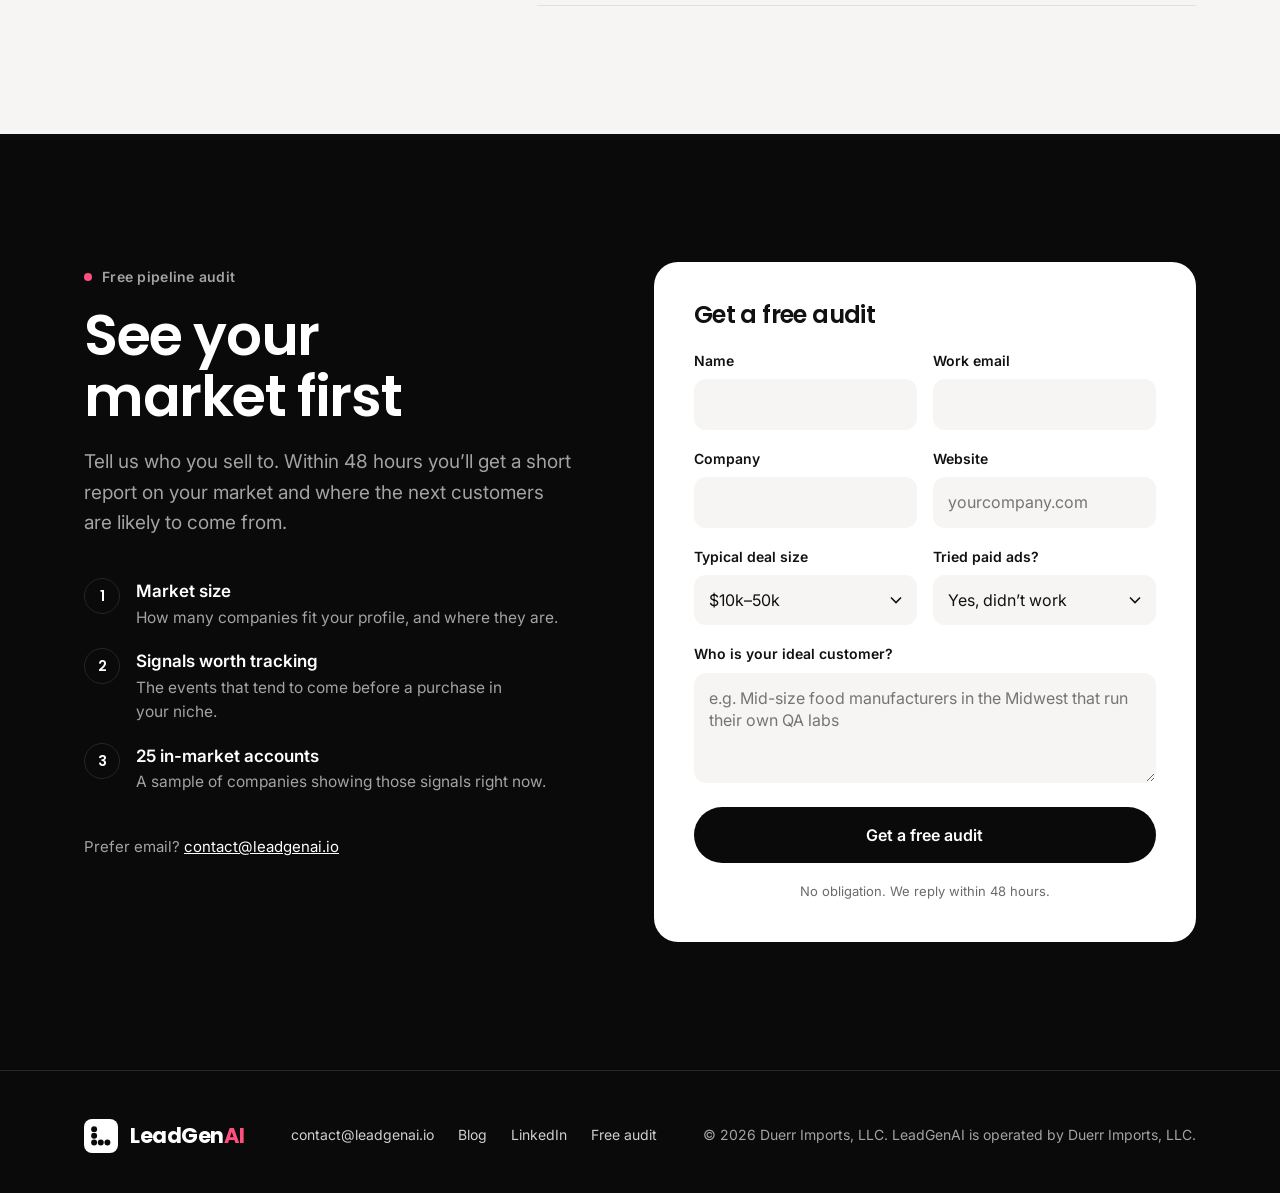
==== commit dd547bae: "Link PNG and Apple touch icons Co-Authored-By: Claude Opus 5.5 <noreply@anthropic.com>" ====
--- a/index.html
+++ b/index.html
@@ -4,7 +4,7 @@
 <meta charset="utf-8">
 <meta name="viewport" content="width=device-width, initial-scale=1">
 <title>LeadGenAI · B2B lead systems for niche markets</title>
-<meta name="description" content="LeadGenAI sets up niche B2B lead systems: a live map of your market, buying-signal tracking and the buying group at each account, so your team can reach the right prospects directly in markets that ignore ads and generic outreach.">
+<meta name="description" content="LeadGenAI sets up B2B lead systems for niche markets: a live map of your market, buying-signal tracking and the buying group at each account.">
 <meta property="og:title" content="LeadGenAI · B2B lead systems for niche markets">
 <meta property="og:description" content="Not a list of leads and not an ad agency. A lead system built around your market so your team can reach the right buyers directly.">
 <meta property="og:url" content="https://leadgenai.io/">
@@ -20,6 +20,8 @@
 <script type="application/ld+json">{"@context":"https://schema.org","@type":"Organization","name":"LeadGenAI","url":"https://leadgenai.io/","email":"contact@leadgenai.io","description":"LeadGenAI sets up niche B2B lead systems: market mapping, buying-signal tracking, buying-group research and direct-outreach infrastructure for companies whose buyers ignore ads and generic outreach.","sameAs":["https://www.linkedin.com/company/leadgenai1/"],"parentOrganization":{"@type":"Organization","name":"Duerr Imports, LLC"}}</script>
 <script type="application/ld+json">{"@context":"https://schema.org","@type":"WebSite","name":"LeadGenAI","url":"https://leadgenai.io/","publisher":{"@type":"Organization","name":"LeadGenAI","url":"https://leadgenai.io/"}}</script>
 <link rel="icon" href="data:image/svg+xml,%3Csvg xmlns='http://www.w3.org/2000/svg' viewBox='0 0 64 64'%3E%3Crect width='64' height='64' rx='12' fill='%230a0a0a'/%3E%3Cg fill='%23fff'%3E%3Ccircle cx='18' cy='16' r='7'/%3E%3Ccircle cx='18' cy='30' r='7'/%3E%3Ccircle cx='18' cy='44' r='7'/%3E%3Ccircle cx='32' cy='44' r='7'/%3E%3Ccircle cx='46' cy='44' r='7'/%3E%3C/g%3E%3C/svg%3E">
+<link rel="icon" type="image/png" sizes="512x512" href="/assets/icon-512.png">
+<link rel="apple-touch-icon" href="/assets/apple-touch-icon.png">
 <link rel="preconnect" href="https://fonts.googleapis.com">
 <link rel="preconnect" href="https://fonts.gstatic.com" crossorigin>
 <link href="https://fonts.googleapis.com/css2?family=Poppins:wght@500;600;700&family=Inter:wght@400;500;600&display=swap" rel="stylesheet">
